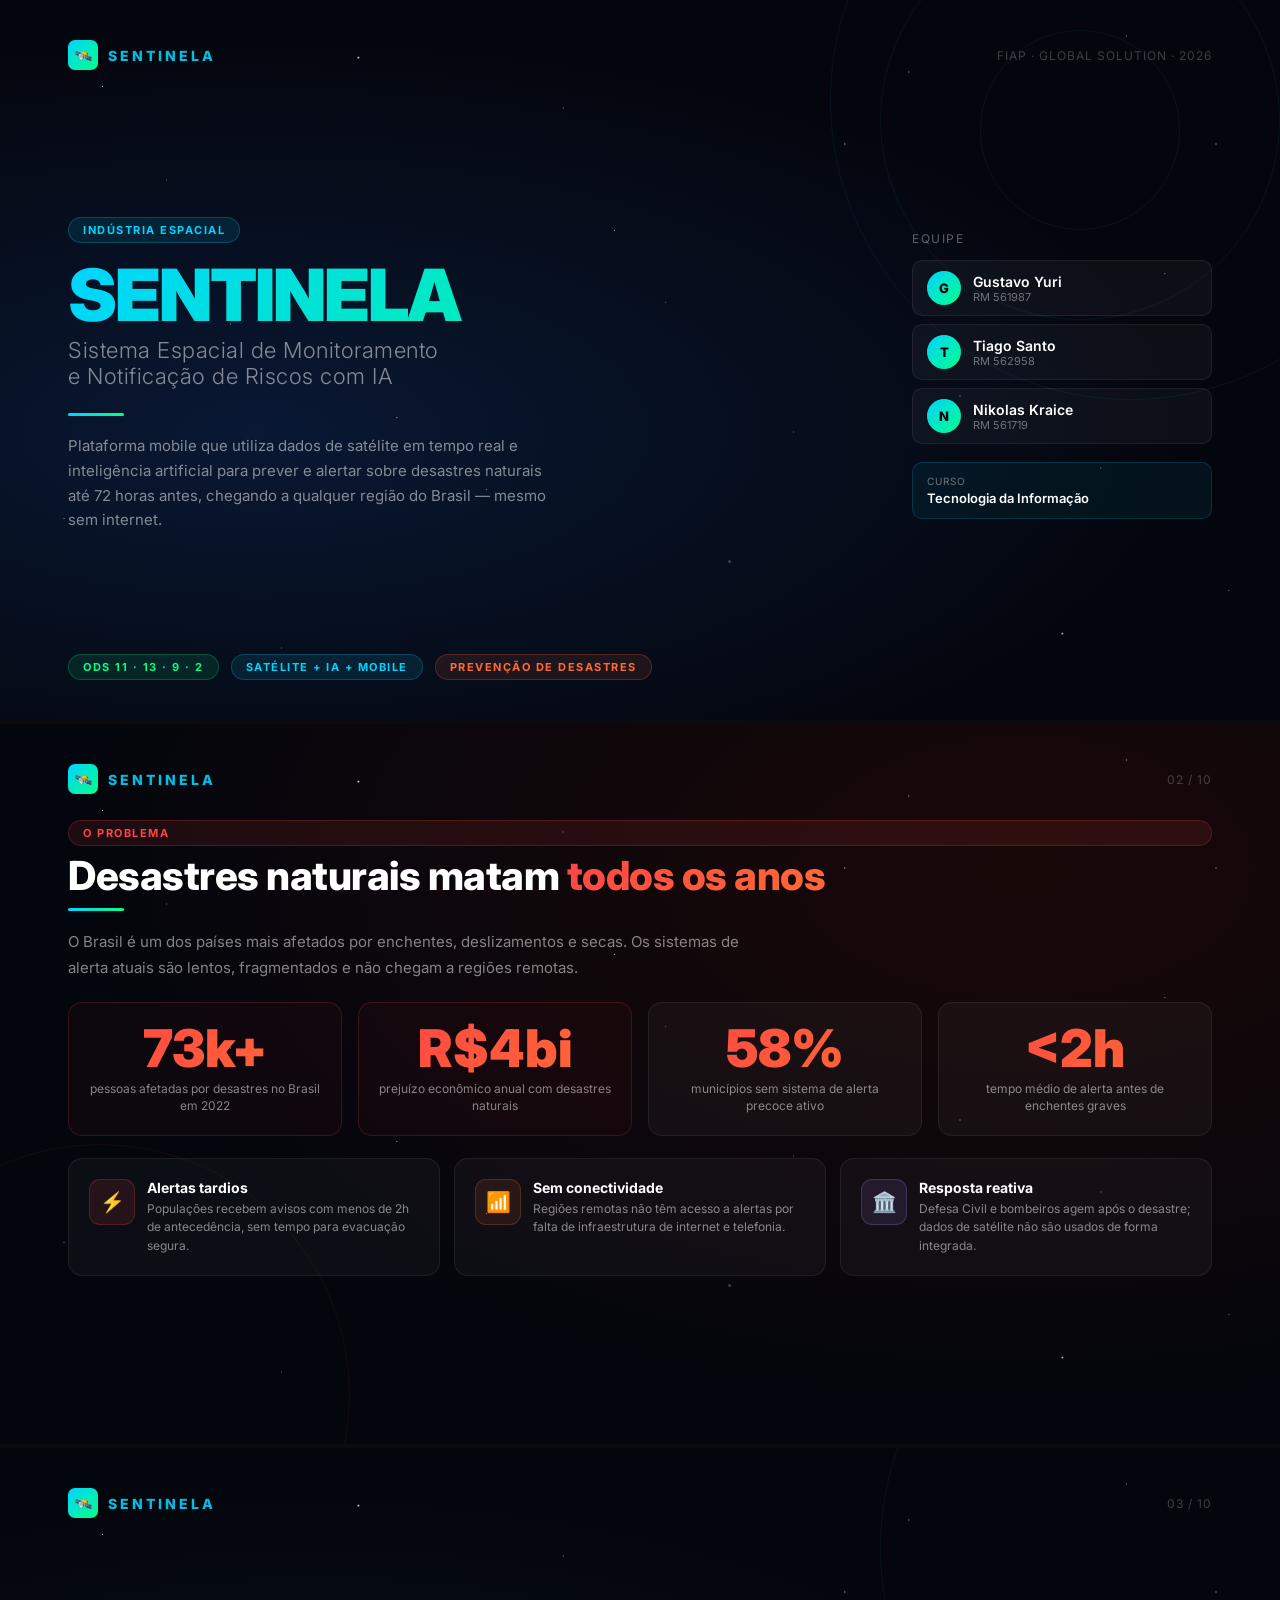
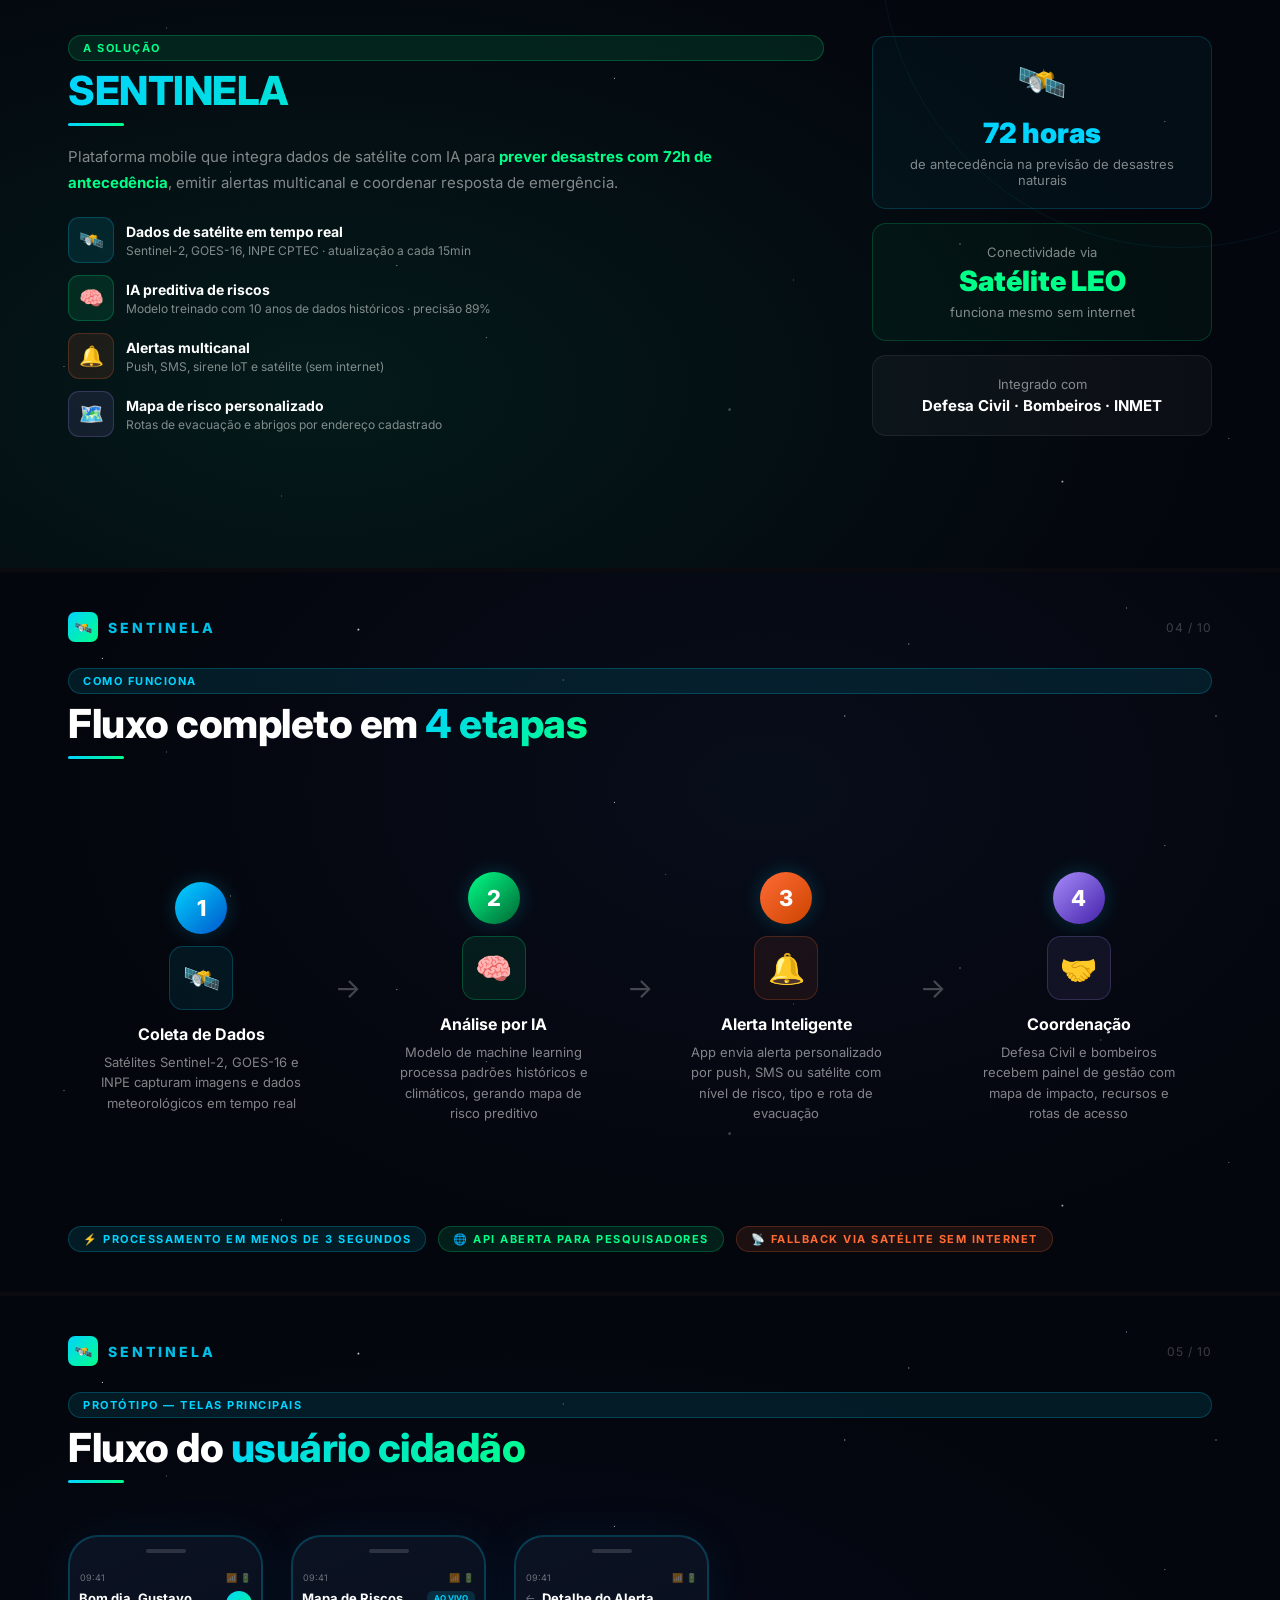
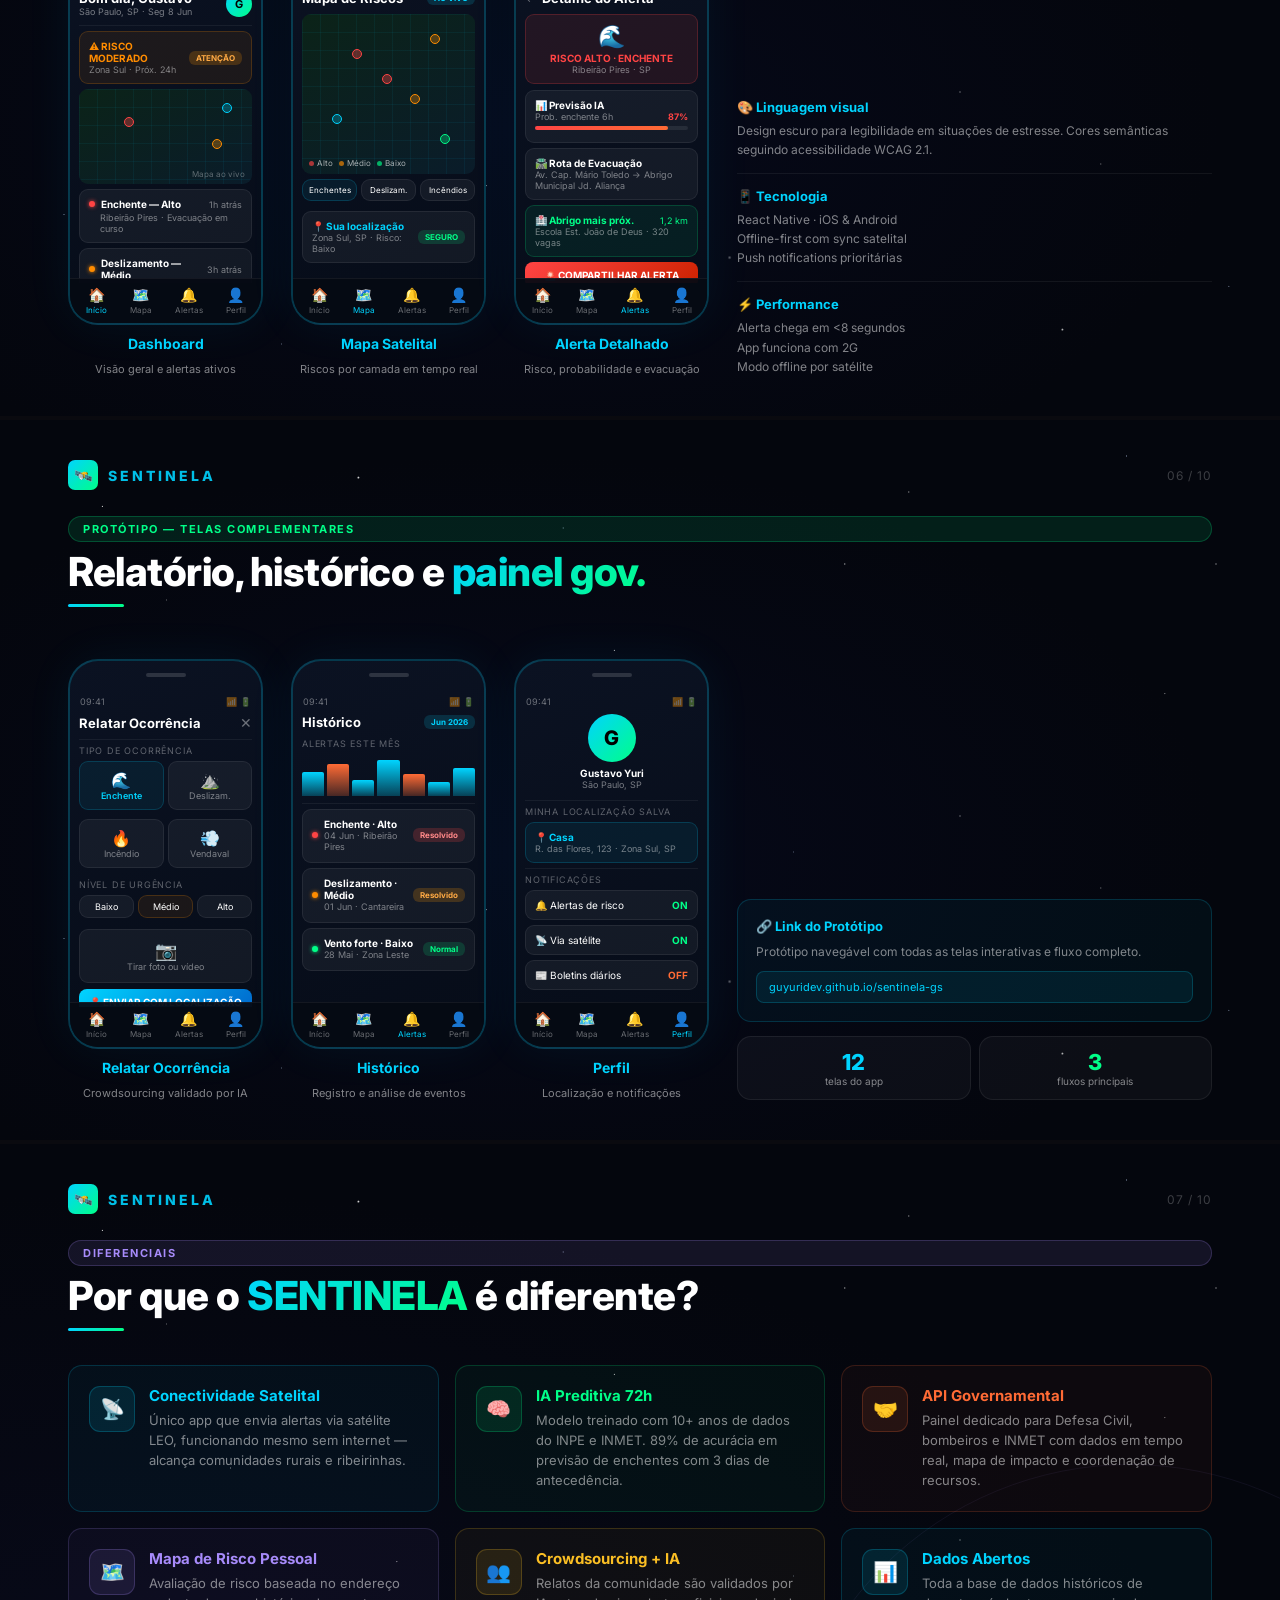
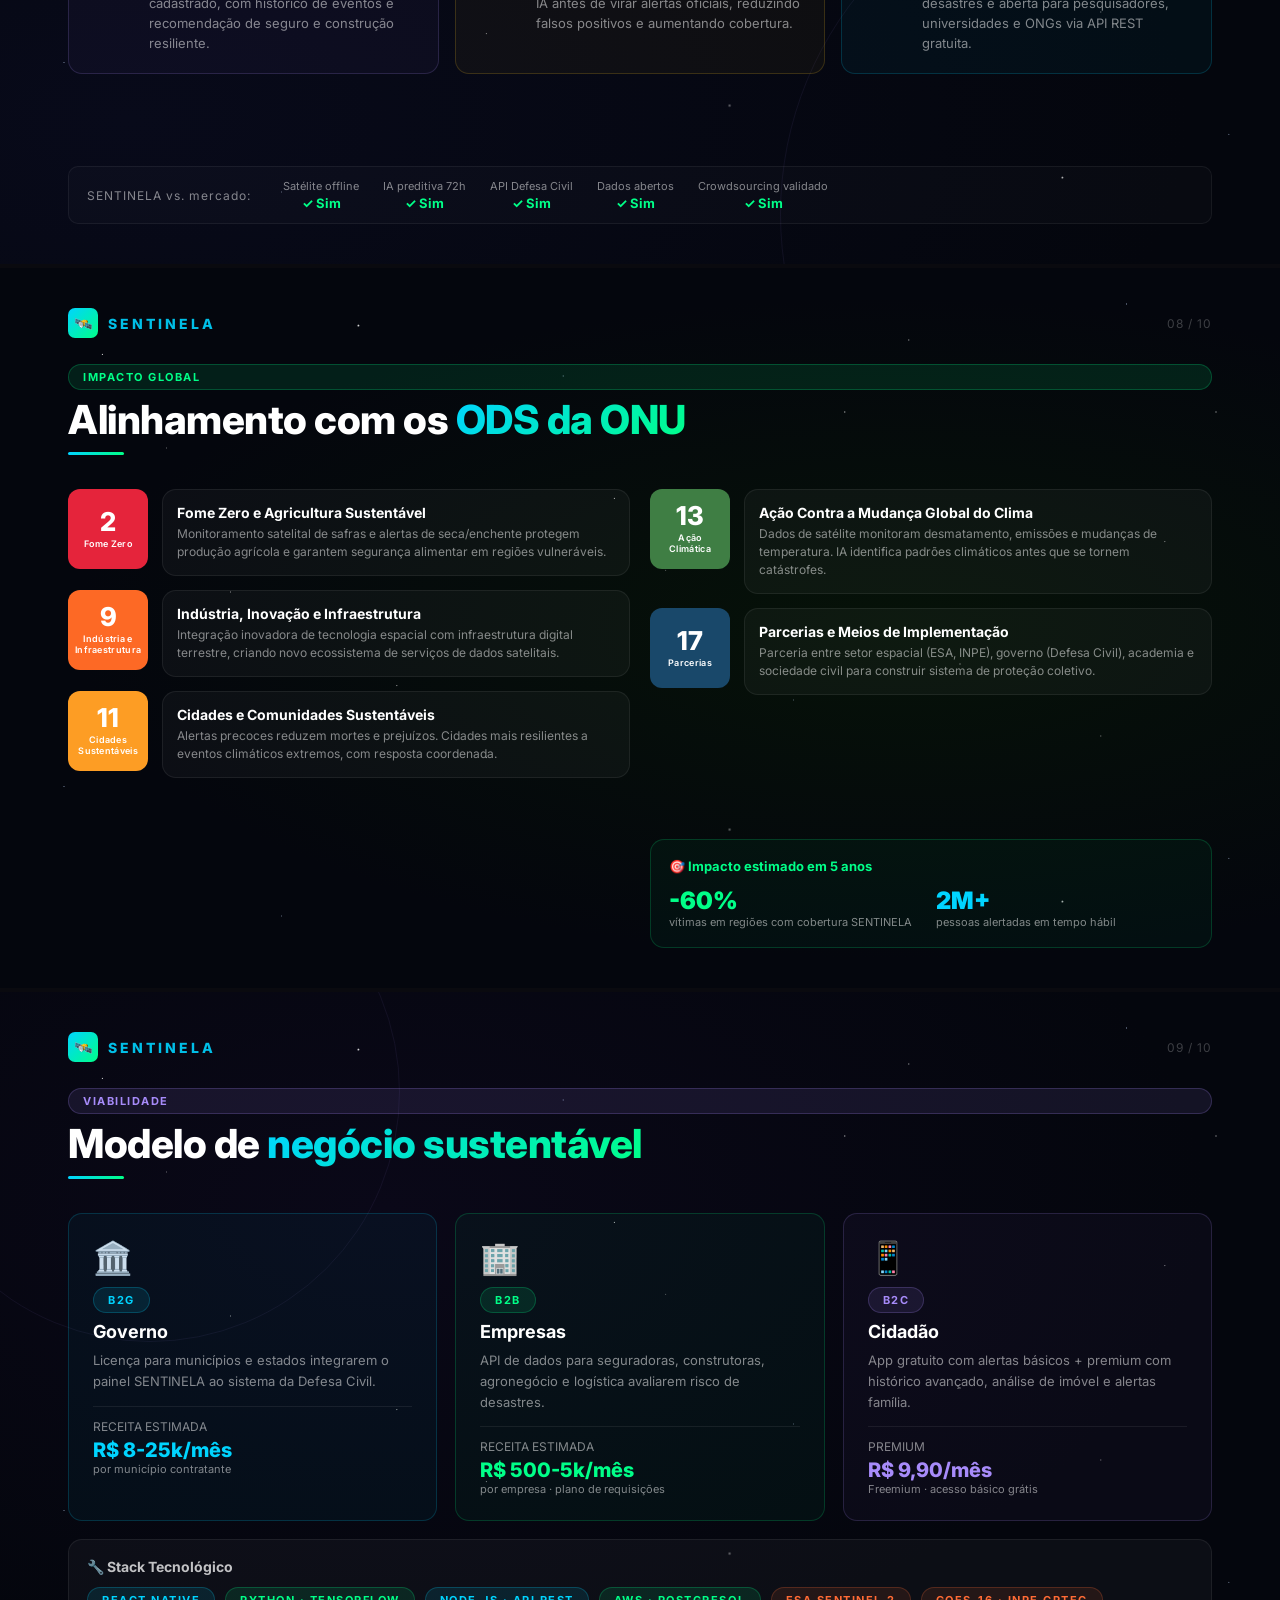
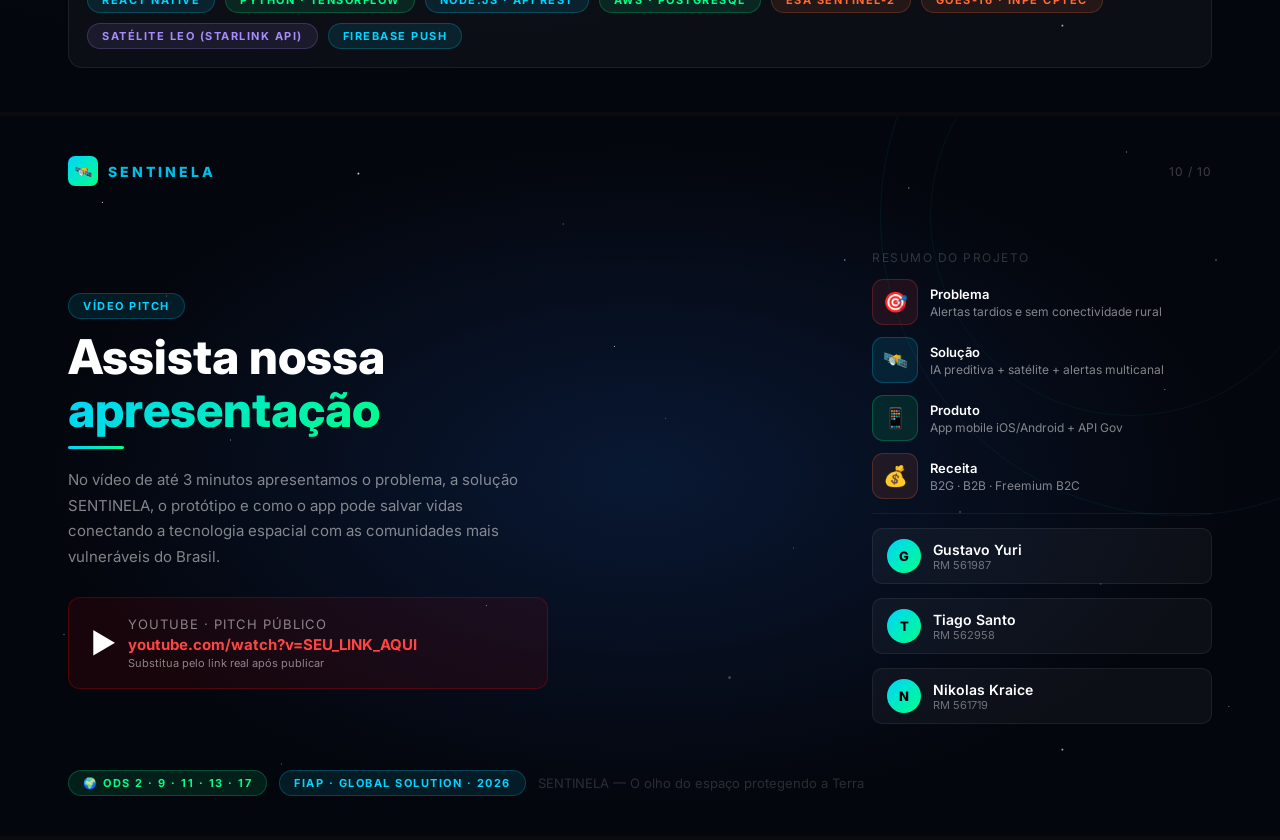
==== index.html @ 5c523df2 "feat: apresentacao global solution FIAP 2026 — sentinela" ====
<!DOCTYPE html>
<html lang="pt-BR">
<head>
  <meta charset="UTF-8">
  <meta name="viewport" content="width=device-width, initial-scale=1.0">
  <title>SENTINELA — Global Solution FIAP 2026</title>
  <link rel="preconnect" href="https://fonts.googleapis.com">
  <link rel="preconnect" href="https://fonts.gstatic.com" crossorigin>
  <link href="https://fonts.googleapis.com/css2?family=Inter:wght@300;400;500;600;700;800;900&display=swap" rel="stylesheet">
  <link rel="stylesheet" href="css/style.css">
</head>
<body>

<div class="slide slide--cover">
  <div class="stars"></div>
  <div class="orbit orbit--lg"></div>
  <div class="orbit orbit--md"></div>
  <div class="orbit orbit--sm"></div>
  <div class="content">
    <header class="slide-header">
      <div class="logo">
        <div class="logo-icon">🛰️</div>
        <span class="logo-name">SENTINELA</span>
      </div>
      <span class="slide-label">FIAP · GLOBAL SOLUTION · 2026</span>
    </header>
    <main class="cover-main">
      <div class="cover-left">
        <span class="tag tag--blue">Indústria Espacial</span>
        <h1 class="cover-title gradient-text">SENTINELA</h1>
        <p class="cover-subtitle">Sistema Espacial de Monitoramento<br>e Notificação de Riscos com IA</p>
        <div class="accent-bar"></div>
        <p class="cover-desc">
          Plataforma mobile que utiliza dados de satélite em tempo real e inteligência artificial
          para prever e alertar sobre desastres naturais até 72 horas antes, chegando a qualquer
          região do Brasil — mesmo sem internet.
        </p>
      </div>
      <div class="cover-right">
        <p class="team-label">Equipe</p>
        <div class="member-card">
          <div class="member-avatar">G</div>
          <div>
            <p class="member-name">Gustavo Yuri</p>
            <p class="member-rm">RM 561987</p>
          </div>
        </div>
        <div class="member-card">
          <div class="member-avatar">T</div>
          <div>
            <p class="member-name">Tiago Santo</p>
            <p class="member-rm">RM 562958</p>
          </div>
        </div>
        <div class="member-card">
          <div class="member-avatar">N</div>
          <div>
            <p class="member-name">Nikolas Kraice</p>
            <p class="member-rm">RM 561719</p>
          </div>
        </div>
        <div class="course-badge">
          <p class="course-label">CURSO</p>
          <p class="course-name">Tecnologia da Informação</p>
        </div>
      </div>
    </main>
    <footer class="slide-footer">
      <span class="tag tag--green">ODS 11 · 13 · 9 · 2</span>
      <span class="tag tag--blue">Satélite + IA + Mobile</span>
      <span class="tag tag--orange">Prevenção de Desastres</span>
    </footer>
  </div>
</div>

<div class="slide slide--problem">
  <div class="stars"></div>
  <div class="orbit orbit--bottom-left orbit--red"></div>
  <div class="content">
    <header class="slide-header">
      <div class="logo">
        <div class="logo-icon">🛰️</div>
        <span class="logo-name">SENTINELA</span>
      </div>
      <span class="pg-num">02 / 10</span>
    </header>
    <span class="tag tag--red">O Problema</span>
    <h2 class="section-title">Desastres naturais matam <span class="gradient-text-red">todos os anos</span></h2>
    <div class="accent-bar"></div>
    <p class="section-desc">
      O Brasil é um dos países mais afetados por enchentes, deslizamentos e secas.
      Os sistemas de alerta atuais são lentos, fragmentados e não chegam a regiões remotas.
    </p>
    <div class="stats-grid">
      <div class="stat-box stat-box--red">
        <p class="stat-number stat-number--red">73k+</p>
        <p class="stat-label">pessoas afetadas por desastres no Brasil em 2022</p>
      </div>
      <div class="stat-box stat-box--red">
        <p class="stat-number stat-number--red">R$4bi</p>
        <p class="stat-label">prejuízo econômico anual com desastres naturais</p>
      </div>
      <div class="stat-box">
        <p class="stat-number stat-number--red">58%</p>
        <p class="stat-label">municípios sem sistema de alerta precoce ativo</p>
      </div>
      <div class="stat-box">
        <p class="stat-number stat-number--red">&lt;2h</p>
        <p class="stat-label">tempo médio de alerta antes de enchentes graves</p>
      </div>
    </div>
    <div class="pain-grid">
      <div class="pain-card">
        <div class="icon-box icon-box--red">⚡</div>
        <div>
          <p class="pain-title">Alertas tardios</p>
          <p class="pain-desc">Populações recebem avisos com menos de 2h de antecedência, sem tempo para evacuação segura.</p>
        </div>
      </div>
      <div class="pain-card">
        <div class="icon-box icon-box--orange">📶</div>
        <div>
          <p class="pain-title">Sem conectividade</p>
          <p class="pain-desc">Regiões remotas não têm acesso a alertas por falta de infraestrutura de internet e telefonia.</p>
        </div>
      </div>
      <div class="pain-card">
        <div class="icon-box icon-box--purple">🏛️</div>
        <div>
          <p class="pain-title">Resposta reativa</p>
          <p class="pain-desc">Defesa Civil e bombeiros agem após o desastre; dados de satélite não são usados de forma integrada.</p>
        </div>
      </div>
    </div>
  </div>
</div>

<div class="slide slide--solution">
  <div class="stars"></div>
  <div class="orbit orbit--top-right"></div>
  <div class="content">
    <header class="slide-header">
      <div class="logo">
        <div class="logo-icon">🛰️</div>
        <span class="logo-name">SENTINELA</span>
      </div>
      <span class="pg-num">03 / 10</span>
    </header>
    <div class="two-col">
      <div class="two-col__left">
        <span class="tag tag--green">A Solução</span>
        <h2 class="section-title gradient-text">SENTINELA</h2>
        <div class="accent-bar"></div>
        <p class="section-desc">
          Plataforma mobile que integra dados de satélite com IA para
          <strong class="highlight-green">prever desastres com 72h de antecedência</strong>,
          emitir alertas multicanal e coordenar resposta de emergência.
        </p>
        <div class="feature-list">
          <div class="feature-item">
            <div class="icon-box icon-box--blue">🛰️</div>
            <div>
              <p class="feature-title">Dados de satélite em tempo real</p>
              <p class="feature-desc">Sentinel-2, GOES-16, INPE CPTEC · atualização a cada 15min</p>
            </div>
          </div>
          <div class="feature-item">
            <div class="icon-box icon-box--green">🧠</div>
            <div>
              <p class="feature-title">IA preditiva de riscos</p>
              <p class="feature-desc">Modelo treinado com 10 anos de dados históricos · precisão 89%</p>
            </div>
          </div>
          <div class="feature-item">
            <div class="icon-box icon-box--orange">🔔</div>
            <div>
              <p class="feature-title">Alertas multicanal</p>
              <p class="feature-desc">Push, SMS, sirene IoT e satélite (sem internet)</p>
            </div>
          </div>
          <div class="feature-item">
            <div class="icon-box icon-box--purple">🗺️</div>
            <div>
              <p class="feature-title">Mapa de risco personalizado</p>
              <p class="feature-desc">Rotas de evacuação e abrigos por endereço cadastrado</p>
            </div>
          </div>
        </div>
      </div>
      <div class="two-col__right">
        <div class="highlight-card highlight-card--blue">
          <div class="highlight-card__icon">🛰️</div>
          <p class="highlight-card__number">72 horas</p>
          <p class="highlight-card__label">de antecedência na previsão de desastres naturais</p>
        </div>
        <div class="highlight-card highlight-card--green">
          <p class="highlight-card__sub">Conectividade via</p>
          <p class="highlight-card__number highlight-card__number--green">Satélite LEO</p>
          <p class="highlight-card__label">funciona mesmo sem internet</p>
        </div>
        <div class="highlight-card">
          <p class="highlight-card__sub">Integrado com</p>
          <p class="highlight-card__partners">Defesa Civil · Bombeiros · INMET</p>
        </div>
      </div>
    </div>
  </div>
</div>

<div class="slide slide--how">
  <div class="stars"></div>
  <div class="content">
    <header class="slide-header">
      <div class="logo">
        <div class="logo-icon">🛰️</div>
        <span class="logo-name">SENTINELA</span>
      </div>
      <span class="pg-num">04 / 10</span>
    </header>
    <span class="tag tag--blue">Como Funciona</span>
    <h2 class="section-title">Fluxo completo em <span class="gradient-text">4 etapas</span></h2>
    <div class="accent-bar"></div>
    <div class="flow-row">
      <div class="flow-step">
        <div class="flow-num flow-num--blue">1</div>
        <div class="flow-icon-box flow-icon-box--blue">🛰️</div>
        <p class="flow-title">Coleta de Dados</p>
        <p class="flow-desc">Satélites Sentinel-2, GOES-16 e INPE capturam imagens e dados meteorológicos em tempo real</p>
      </div>
      <div class="flow-arrow">→</div>
      <div class="flow-step">
        <div class="flow-num flow-num--green">2</div>
        <div class="flow-icon-box flow-icon-box--green">🧠</div>
        <p class="flow-title">Análise por IA</p>
        <p class="flow-desc">Modelo de machine learning processa padrões históricos e climáticos, gerando mapa de risco preditivo</p>
      </div>
      <div class="flow-arrow">→</div>
      <div class="flow-step">
        <div class="flow-num flow-num--orange">3</div>
        <div class="flow-icon-box flow-icon-box--orange">🔔</div>
        <p class="flow-title">Alerta Inteligente</p>
        <p class="flow-desc">App envia alerta personalizado por push, SMS ou satélite com nível de risco, tipo e rota de evacuação</p>
      </div>
      <div class="flow-arrow">→</div>
      <div class="flow-step">
        <div class="flow-num flow-num--purple">4</div>
        <div class="flow-icon-box flow-icon-box--purple">🤝</div>
        <p class="flow-title">Coordenação</p>
        <p class="flow-desc">Defesa Civil e bombeiros recebem painel de gestão com mapa de impacto, recursos e rotas de acesso</p>
      </div>
    </div>
    <div class="flow-tags">
      <span class="tag tag--blue">⚡ Processamento em menos de 3 segundos</span>
      <span class="tag tag--green">🌐 API aberta para pesquisadores</span>
      <span class="tag tag--orange">📡 Fallback via satélite sem internet</span>
    </div>
  </div>
</div>

<div class="slide slide--proto">
  <div class="stars"></div>
  <div class="content">
    <header class="slide-header">
      <div class="logo">
        <div class="logo-icon">🛰️</div>
        <span class="logo-name">SENTINELA</span>
      </div>
      <span class="pg-num">05 / 10</span>
    </header>
    <span class="tag tag--blue">Protótipo — Telas Principais</span>
    <h2 class="section-title">Fluxo do <span class="gradient-text">usuário cidadão</span></h2>
    <div class="accent-bar"></div>
    <div class="phones-row">
      <div class="phone-wrap">
        <div class="phone">
          <div class="phone-notch"></div>
          <div class="phone-screen">
            <div class="ph-status"><span>09:41</span><span>📶 🔋</span></div>
            <div class="ph-topbar">
              <div>
                <p class="ph-heading">Bom dia, Gustavo</p>
                <p class="ph-tiny">São Paulo, SP · Seg 8 Jun</p>
              </div>
              <div class="ph-avatar">G</div>
            </div>
            <div class="ph-divider"></div>
            <div class="ph-card ph-card--orange">
              <div class="ph-row">
                <div>
                  <p class="ph-bold ph-bold--orange">⚠ RISCO MODERADO</p>
                  <p class="ph-tiny">Zona Sul · Próx. 24h</p>
                </div>
                <span class="ph-badge ph-badge--orange">ATENÇÃO</span>
              </div>
            </div>
            <div class="ph-map">
              <div class="ph-map-grid"></div>
              <div class="ph-pin ph-pin--red"></div>
              <div class="ph-pin ph-pin--orange"></div>
              <div class="ph-pin ph-pin--blue"></div>
              <p class="ph-map-label">Mapa ao vivo</p>
            </div>
            <div class="ph-card">
              <div class="ph-row ph-row--mb">
                <div class="ph-dot ph-dot--red"></div>
                <p class="ph-bold ph-row__flex">Enchente — Alto</p>
                <p class="ph-tiny">1h atrás</p>
              </div>
              <p class="ph-tiny ph-tiny--indent">Ribeirão Pires · Evacuação em curso</p>
            </div>
            <div class="ph-card">
              <div class="ph-row ph-row--mb">
                <div class="ph-dot ph-dot--orange"></div>
                <p class="ph-bold ph-row__flex">Deslizamento — Médio</p>
                <p class="ph-tiny">3h atrás</p>
              </div>
              <p class="ph-tiny ph-tiny--indent">Serra da Cantareira · Monitorando</p>
            </div>
          </div>
          <div class="ph-nav">
            <div class="ph-nav-item"><span class="ph-nav-ico">🏠</span><span class="ph-nav-lbl ph-nav-lbl--active">Início</span></div>
            <div class="ph-nav-item"><span class="ph-nav-ico">🗺️</span><span class="ph-nav-lbl">Mapa</span></div>
            <div class="ph-nav-item"><span class="ph-nav-ico">🔔</span><span class="ph-nav-lbl">Alertas</span></div>
            <div class="ph-nav-item"><span class="ph-nav-ico">👤</span><span class="ph-nav-lbl">Perfil</span></div>
          </div>
        </div>
        <p class="phone-title">Dashboard</p>
        <p class="phone-sub">Visão geral e alertas ativos</p>
      </div>

      <div class="phone-wrap">
        <div class="phone">
          <div class="phone-notch"></div>
          <div class="phone-screen">
            <div class="ph-status"><span>09:41</span><span>📶 🔋</span></div>
            <div class="ph-topbar">
              <p class="ph-heading">Mapa de Riscos</p>
              <span class="ph-badge ph-badge--blue">AO VIVO</span>
            </div>
            <div class="ph-map ph-map--tall">
              <div class="ph-map-grid"></div>
              <div class="ph-pin ph-pin--red" style="top:35px;left:50px;"></div>
              <div class="ph-pin ph-pin--red" style="top:60px;left:80px;"></div>
              <div class="ph-pin ph-pin--orange" style="top:20px;right:35px;"></div>
              <div class="ph-pin ph-pin--orange" style="top:80px;right:55px;"></div>
              <div class="ph-pin ph-pin--blue" style="top:100px;left:30px;"></div>
              <div class="ph-pin ph-pin--green" style="top:120px;right:25px;"></div>
              <div class="ph-map-legend">
                <span class="legend-item legend-item--red">Alto</span>
                <span class="legend-item legend-item--orange">Médio</span>
                <span class="legend-item legend-item--green">Baixo</span>
              </div>
            </div>
            <div class="ph-layer-row">
              <div class="ph-card ph-card--blue ph-layer">Enchentes</div>
              <div class="ph-card ph-layer">Deslizam.</div>
              <div class="ph-card ph-layer">Incêndios</div>
            </div>
            <div class="ph-card">
              <div class="ph-row">
                <div>
                  <p class="ph-bold ph-bold--blue">📍 Sua localização</p>
                  <p class="ph-tiny">Zona Sul, SP · Risco: Baixo</p>
                </div>
                <span class="ph-badge ph-badge--green">SEGURO</span>
              </div>
            </div>
          </div>
          <div class="ph-nav">
            <div class="ph-nav-item"><span class="ph-nav-ico">🏠</span><span class="ph-nav-lbl">Início</span></div>
            <div class="ph-nav-item"><span class="ph-nav-ico">🗺️</span><span class="ph-nav-lbl ph-nav-lbl--active">Mapa</span></div>
            <div class="ph-nav-item"><span class="ph-nav-ico">🔔</span><span class="ph-nav-lbl">Alertas</span></div>
            <div class="ph-nav-item"><span class="ph-nav-ico">👤</span><span class="ph-nav-lbl">Perfil</span></div>
          </div>
        </div>
        <p class="phone-title">Mapa Satelital</p>
        <p class="phone-sub">Riscos por camada em tempo real</p>
      </div>

      <div class="phone-wrap">
        <div class="phone">
          <div class="phone-notch"></div>
          <div class="phone-screen">
            <div class="ph-status"><span>09:41</span><span>📶 🔋</span></div>
            <div class="ph-back-row">
              <span class="ph-back">←</span>
              <p class="ph-heading">Detalhe do Alerta</p>
            </div>
            <div class="ph-card ph-card--red ph-alert-header">
              <span class="ph-alert-icon">🌊</span>
              <p class="ph-bold ph-bold--red">RISCO ALTO · ENCHENTE</p>
              <p class="ph-tiny">Ribeirão Pires · SP</p>
            </div>
            <div class="ph-card">
              <p class="ph-bold">📊 Previsão IA</p>
              <div class="ph-prob-row">
                <p class="ph-tiny">Prob. enchente 6h</p>
                <p class="ph-tiny ph-tiny--red">87%</p>
              </div>
              <div class="ph-progress">
                <div class="ph-progress-fill"></div>
              </div>
            </div>
            <div class="ph-card">
              <p class="ph-bold">🛣️ Rota de Evacuação</p>
              <p class="ph-tiny">Av. Cap. Mário Toledo → Abrigo Municipal Jd. Aliança</p>
            </div>
            <div class="ph-card ph-card--green">
              <div class="ph-row">
                <p class="ph-bold ph-bold--green">🏥 Abrigo mais próx.</p>
                <p class="ph-tiny ph-tiny--green">1,2 km</p>
              </div>
              <p class="ph-tiny">Escola Est. João de Deus · 320 vagas</p>
            </div>
            <div class="ph-btn ph-btn--red">🚨 COMPARTILHAR ALERTA</div>
          </div>
          <div class="ph-nav">
            <div class="ph-nav-item"><span class="ph-nav-ico">🏠</span><span class="ph-nav-lbl">Início</span></div>
            <div class="ph-nav-item"><span class="ph-nav-ico">🗺️</span><span class="ph-nav-lbl">Mapa</span></div>
            <div class="ph-nav-item"><span class="ph-nav-ico">🔔</span><span class="ph-nav-lbl ph-nav-lbl--active">Alertas</span></div>
            <div class="ph-nav-item"><span class="ph-nav-ico">👤</span><span class="ph-nav-lbl">Perfil</span></div>
          </div>
        </div>
        <p class="phone-title">Alerta Detalhado</p>
        <p class="phone-sub">Risco, probabilidade e evacuação</p>
      </div>

      <div class="proto-info">
        <div class="proto-block">
          <p class="proto-block__title">🎨 Linguagem visual</p>
          <p class="proto-block__text">Design escuro para legibilidade em situações de estresse. Cores semânticas seguindo acessibilidade WCAG 2.1.</p>
        </div>
        <div class="proto-divider"></div>
        <div class="proto-block">
          <p class="proto-block__title">📱 Tecnologia</p>
          <p class="proto-block__text">React Native · iOS &amp; Android<br>Offline-first com sync satelital<br>Push notifications prioritárias</p>
        </div>
        <div class="proto-divider"></div>
        <div class="proto-block">
          <p class="proto-block__title">⚡ Performance</p>
          <p class="proto-block__text">Alerta chega em &lt;8 segundos<br>App funciona com 2G<br>Modo offline por satélite</p>
        </div>
      </div>
    </div>
  </div>
</div>

<div class="slide slide--proto">
  <div class="stars"></div>
  <div class="content">
    <header class="slide-header">
      <div class="logo">
        <div class="logo-icon">🛰️</div>
        <span class="logo-name">SENTINELA</span>
      </div>
      <span class="pg-num">06 / 10</span>
    </header>
    <span class="tag tag--green">Protótipo — Telas Complementares</span>
    <h2 class="section-title">Relatório, histórico e <span class="gradient-text">painel gov.</span></h2>
    <div class="accent-bar"></div>
    <div class="phones-row">
      <div class="phone-wrap">
        <div class="phone">
          <div class="phone-notch"></div>
          <div class="phone-screen">
            <div class="ph-status"><span>09:41</span><span>📶 🔋</span></div>
            <div class="ph-topbar">
              <p class="ph-heading">Relatar Ocorrência</p>
              <span class="ph-close">✕</span>
            </div>
            <div class="ph-divider"></div>
            <p class="ph-section-label">TIPO DE OCORRÊNCIA</p>
            <div class="ph-type-grid">
              <div class="ph-card ph-card--blue ph-type-item">
                <span>🌊</span>
                <p class="ph-tiny ph-tiny--blue">Enchente</p>
              </div>
              <div class="ph-card ph-type-item">
                <span>⛰️</span>
                <p class="ph-tiny">Deslizam.</p>
              </div>
              <div class="ph-card ph-type-item">
                <span>🔥</span>
                <p class="ph-tiny">Incêndio</p>
              </div>
              <div class="ph-card ph-type-item">
                <span>💨</span>
                <p class="ph-tiny">Vendaval</p>
              </div>
            </div>
            <p class="ph-section-label">NÍVEL DE URGÊNCIA</p>
            <div class="ph-level-row">
              <div class="ph-card ph-level">Baixo</div>
              <div class="ph-card ph-card--orange ph-level">Médio</div>
              <div class="ph-card ph-level">Alto</div>
            </div>
            <div class="ph-card ph-photo-card">
              <span>📷</span>
              <p class="ph-tiny">Tirar foto ou vídeo</p>
            </div>
            <div class="ph-btn">📍 ENVIAR COM LOCALIZAÇÃO</div>
          </div>
          <div class="ph-nav">
            <div class="ph-nav-item"><span class="ph-nav-ico">🏠</span><span class="ph-nav-lbl">Início</span></div>
            <div class="ph-nav-item"><span class="ph-nav-ico">🗺️</span><span class="ph-nav-lbl">Mapa</span></div>
            <div class="ph-nav-item"><span class="ph-nav-ico">🔔</span><span class="ph-nav-lbl">Alertas</span></div>
            <div class="ph-nav-item"><span class="ph-nav-ico">👤</span><span class="ph-nav-lbl">Perfil</span></div>
          </div>
        </div>
        <p class="phone-title">Relatar Ocorrência</p>
        <p class="phone-sub">Crowdsourcing validado por IA</p>
      </div>

      <div class="phone-wrap">
        <div class="phone">
          <div class="phone-notch"></div>
          <div class="phone-screen">
            <div class="ph-status"><span>09:41</span><span>📶 🔋</span></div>
            <div class="ph-topbar">
              <p class="ph-heading">Histórico</p>
              <span class="ph-badge ph-badge--blue">Jun 2026</span>
            </div>
            <p class="ph-section-label">ALERTAS ESTE MÊS</p>
            <div class="ph-bars">
              <div class="ph-bar ph-bar--blue" style="height:60%;"></div>
              <div class="ph-bar ph-bar--orange" style="height:80%;"></div>
              <div class="ph-bar ph-bar--blue" style="height:40%;"></div>
              <div class="ph-bar ph-bar--blue" style="height:90%;"></div>
              <div class="ph-bar ph-bar--orange" style="height:55%;"></div>
              <div class="ph-bar ph-bar--blue" style="height:35%;"></div>
              <div class="ph-bar ph-bar--blue" style="height:70%;"></div>
            </div>
            <div class="ph-divider"></div>
            <div class="ph-card">
              <div class="ph-row ph-row--mb">
                <div class="ph-dot ph-dot--red"></div>
                <div class="ph-row__flex">
                  <p class="ph-bold">Enchente · Alto</p>
                  <p class="ph-tiny">04 Jun · Ribeirão Pires</p>
                </div>
                <span class="ph-badge ph-badge--red">Resolvido</span>
              </div>
            </div>
            <div class="ph-card">
              <div class="ph-row ph-row--mb">
                <div class="ph-dot ph-dot--orange"></div>
                <div class="ph-row__flex">
                  <p class="ph-bold">Deslizamento · Médio</p>
                  <p class="ph-tiny">01 Jun · Cantareira</p>
                </div>
                <span class="ph-badge ph-badge--orange">Resolvido</span>
              </div>
            </div>
            <div class="ph-card">
              <div class="ph-row ph-row--mb">
                <div class="ph-dot ph-dot--green"></div>
                <div class="ph-row__flex">
                  <p class="ph-bold">Vento forte · Baixo</p>
                  <p class="ph-tiny">28 Mai · Zona Leste</p>
                </div>
                <span class="ph-badge ph-badge--green">Normal</span>
              </div>
            </div>
          </div>
          <div class="ph-nav">
            <div class="ph-nav-item"><span class="ph-nav-ico">🏠</span><span class="ph-nav-lbl">Início</span></div>
            <div class="ph-nav-item"><span class="ph-nav-ico">🗺️</span><span class="ph-nav-lbl">Mapa</span></div>
            <div class="ph-nav-item"><span class="ph-nav-ico">🔔</span><span class="ph-nav-lbl ph-nav-lbl--active">Alertas</span></div>
            <div class="ph-nav-item"><span class="ph-nav-ico">👤</span><span class="ph-nav-lbl">Perfil</span></div>
          </div>
        </div>
        <p class="phone-title">Histórico</p>
        <p class="phone-sub">Registro e análise de eventos</p>
      </div>

      <div class="phone-wrap">
        <div class="phone">
          <div class="phone-notch"></div>
          <div class="phone-screen">
            <div class="ph-status"><span>09:41</span><span>📶 🔋</span></div>
            <div class="ph-profile-header">
              <div class="ph-profile-avatar">G</div>
              <p class="ph-bold">Gustavo Yuri</p>
              <p class="ph-tiny">São Paulo, SP</p>
            </div>
            <div class="ph-divider"></div>
            <p class="ph-section-label">MINHA LOCALIZAÇÃO SALVA</p>
            <div class="ph-card ph-card--blue">
              <p class="ph-bold ph-bold--blue">📍 Casa</p>
              <p class="ph-tiny">R. das Flores, 123 · Zona Sul, SP</p>
            </div>
            <div class="ph-divider"></div>
            <p class="ph-section-label">NOTIFICAÇÕES</p>
            <div class="ph-card">
              <div class="ph-row"><p class="ph-text">🔔 Alertas de risco</p><p class="ph-toggle ph-toggle--on">ON</p></div>
            </div>
            <div class="ph-card">
              <div class="ph-row"><p class="ph-text">📡 Via satélite</p><p class="ph-toggle ph-toggle--on">ON</p></div>
            </div>
            <div class="ph-card">
              <div class="ph-row"><p class="ph-text">📰 Boletins diários</p><p class="ph-toggle ph-toggle--off">OFF</p></div>
            </div>
          </div>
          <div class="ph-nav">
            <div class="ph-nav-item"><span class="ph-nav-ico">🏠</span><span class="ph-nav-lbl">Início</span></div>
            <div class="ph-nav-item"><span class="ph-nav-ico">🗺️</span><span class="ph-nav-lbl">Mapa</span></div>
            <div class="ph-nav-item"><span class="ph-nav-ico">🔔</span><span class="ph-nav-lbl">Alertas</span></div>
            <div class="ph-nav-item"><span class="ph-nav-ico">👤</span><span class="ph-nav-lbl ph-nav-lbl--active">Perfil</span></div>
          </div>
        </div>
        <p class="phone-title">Perfil</p>
        <p class="phone-sub">Localização e notificações</p>
      </div>

      <div class="proto-info">
        <div class="proto-link-card">
          <p class="proto-link-card__title">🔗 Link do Protótipo</p>
          <p class="proto-link-card__desc">Protótipo navegável com todas as telas interativas e fluxo completo.</p>
          <div class="proto-link-card__url">guyuridev.github.io/sentinela-gs</div>
        </div>
        <div class="proto-stats">
          <div class="proto-stat">
            <p class="proto-stat__num">12</p>
            <p class="proto-stat__lbl">telas do app</p>
          </div>
          <div class="proto-stat">
            <p class="proto-stat__num proto-stat__num--green">3</p>
            <p class="proto-stat__lbl">fluxos principais</p>
          </div>
        </div>
      </div>
    </div>
  </div>
</div>

<div class="slide slide--diff">
  <div class="stars"></div>
  <div class="orbit orbit--bottom-right orbit--purple"></div>
  <div class="content">
    <header class="slide-header">
      <div class="logo">
        <div class="logo-icon">🛰️</div>
        <span class="logo-name">SENTINELA</span>
      </div>
      <span class="pg-num">07 / 10</span>
    </header>
    <span class="tag tag--purple">Diferenciais</span>
    <h2 class="section-title">Por que o <span class="gradient-text">SENTINELA</span> é diferente?</h2>
    <div class="accent-bar"></div>
    <div class="diff-grid">
      <div class="diff-card diff-card--blue">
        <div class="icon-box icon-box--blue">📡</div>
        <div>
          <p class="diff-title diff-title--blue">Conectividade Satelital</p>
          <p class="diff-desc">Único app que envia alertas via satélite LEO, funcionando mesmo sem internet — alcança comunidades rurais e ribeirinhas.</p>
        </div>
      </div>
      <div class="diff-card diff-card--green">
        <div class="icon-box icon-box--green">🧠</div>
        <div>
          <p class="diff-title diff-title--green">IA Preditiva 72h</p>
          <p class="diff-desc">Modelo treinado com 10+ anos de dados do INPE e INMET. 89% de acurácia em previsão de enchentes com 3 dias de antecedência.</p>
        </div>
      </div>
      <div class="diff-card diff-card--orange">
        <div class="icon-box icon-box--orange">🤝</div>
        <div>
          <p class="diff-title diff-title--orange">API Governamental</p>
          <p class="diff-desc">Painel dedicado para Defesa Civil, bombeiros e INMET com dados em tempo real, mapa de impacto e coordenação de recursos.</p>
        </div>
      </div>
      <div class="diff-card diff-card--purple">
        <div class="icon-box icon-box--purple">🗺️</div>
        <div>
          <p class="diff-title diff-title--purple">Mapa de Risco Pessoal</p>
          <p class="diff-desc">Avaliação de risco baseada no endereço cadastrado, com histórico de eventos e recomendação de seguro e construção resiliente.</p>
        </div>
      </div>
      <div class="diff-card diff-card--yellow">
        <div class="icon-box icon-box--yellow">👥</div>
        <div>
          <p class="diff-title diff-title--yellow">Crowdsourcing + IA</p>
          <p class="diff-desc">Relatos da comunidade são validados por IA antes de virar alertas oficiais, reduzindo falsos positivos e aumentando cobertura.</p>
        </div>
      </div>
      <div class="diff-card diff-card--blue">
        <div class="icon-box icon-box--blue">📊</div>
        <div>
          <p class="diff-title diff-title--blue">Dados Abertos</p>
          <p class="diff-desc">Toda a base de dados históricos de desastres é aberta para pesquisadores, universidades e ONGs via API REST gratuita.</p>
        </div>
      </div>
    </div>
    <div class="vs-bar">
      <span class="vs-label">SENTINELA vs. mercado:</span>
      <div class="vs-items">
        <div class="vs-item"><p class="vs-item__label">Satélite offline</p><p class="vs-item__value">✓ Sim</p></div>
        <div class="vs-item"><p class="vs-item__label">IA preditiva 72h</p><p class="vs-item__value">✓ Sim</p></div>
        <div class="vs-item"><p class="vs-item__label">API Defesa Civil</p><p class="vs-item__value">✓ Sim</p></div>
        <div class="vs-item"><p class="vs-item__label">Dados abertos</p><p class="vs-item__value">✓ Sim</p></div>
        <div class="vs-item"><p class="vs-item__label">Crowdsourcing validado</p><p class="vs-item__value">✓ Sim</p></div>
      </div>
    </div>
  </div>
</div>

<div class="slide slide--ods">
  <div class="stars"></div>
  <div class="content">
    <header class="slide-header">
      <div class="logo">
        <div class="logo-icon">🛰️</div>
        <span class="logo-name">SENTINELA</span>
      </div>
      <span class="pg-num">08 / 10</span>
    </header>
    <span class="tag tag--green">Impacto Global</span>
    <h2 class="section-title">Alinhamento com os <span class="gradient-text">ODS da ONU</span></h2>
    <div class="accent-bar"></div>
    <div class="ods-layout">
      <div class="ods-col">
        <div class="ods-row">
          <div class="ods-badge" style="background:#e5243b;">
            <span class="ods-num">2</span>
            <span class="ods-lbl">Fome Zero</span>
          </div>
          <div class="card ods-card">
            <p class="ods-card__title">Fome Zero e Agricultura Sustentável</p>
            <p class="ods-card__desc">Monitoramento satelital de safras e alertas de seca/enchente protegem produção agrícola e garantem segurança alimentar em regiões vulneráveis.</p>
          </div>
        </div>
        <div class="ods-row">
          <div class="ods-badge" style="background:#fd6925;">
            <span class="ods-num">9</span>
            <span class="ods-lbl">Indústria e Infraestrutura</span>
          </div>
          <div class="card ods-card">
            <p class="ods-card__title">Indústria, Inovação e Infraestrutura</p>
            <p class="ods-card__desc">Integração inovadora de tecnologia espacial com infraestrutura digital terrestre, criando novo ecossistema de serviços de dados satelitais.</p>
          </div>
        </div>
        <div class="ods-row">
          <div class="ods-badge" style="background:#fd9d24;">
            <span class="ods-num">11</span>
            <span class="ods-lbl">Cidades Sustentáveis</span>
          </div>
          <div class="card ods-card">
            <p class="ods-card__title">Cidades e Comunidades Sustentáveis</p>
            <p class="ods-card__desc">Alertas precoces reduzem mortes e prejuízos. Cidades mais resilientes a eventos climáticos extremos, com resposta coordenada.</p>
          </div>
        </div>
      </div>
      <div class="ods-col">
        <div class="ods-row">
          <div class="ods-badge" style="background:#3f7e44;">
            <span class="ods-num">13</span>
            <span class="ods-lbl">Ação Climática</span>
          </div>
          <div class="card ods-card">
            <p class="ods-card__title">Ação Contra a Mudança Global do Clima</p>
            <p class="ods-card__desc">Dados de satélite monitoram desmatamento, emissões e mudanças de temperatura. IA identifica padrões climáticos antes que se tornem catástrofes.</p>
          </div>
        </div>
        <div class="ods-row">
          <div class="ods-badge" style="background:#19486a;">
            <span class="ods-num">17</span>
            <span class="ods-lbl">Parcerias</span>
          </div>
          <div class="card ods-card">
            <p class="ods-card__title">Parcerias e Meios de Implementação</p>
            <p class="ods-card__desc">Parceria entre setor espacial (ESA, INPE), governo (Defesa Civil), academia e sociedade civil para construir sistema de proteção coletivo.</p>
          </div>
        </div>
        <div class="card ods-impact">
          <p class="ods-impact__title">🎯 Impacto estimado em 5 anos</p>
          <div class="ods-impact__stats">
            <div>
              <p class="ods-impact__num ods-impact__num--green">-60%</p>
              <p class="ods-impact__lbl">vítimas em regiões com cobertura SENTINELA</p>
            </div>
            <div>
              <p class="ods-impact__num ods-impact__num--blue">2M+</p>
              <p class="ods-impact__lbl">pessoas alertadas em tempo hábil</p>
            </div>
          </div>
        </div>
      </div>
    </div>
  </div>
</div>

<div class="slide slide--biz">
  <div class="stars"></div>
  <div class="orbit orbit--top-left orbit--purple"></div>
  <div class="content">
    <header class="slide-header">
      <div class="logo">
        <div class="logo-icon">🛰️</div>
        <span class="logo-name">SENTINELA</span>
      </div>
      <span class="pg-num">09 / 10</span>
    </header>
    <span class="tag tag--purple">Viabilidade</span>
    <h2 class="section-title">Modelo de <span class="gradient-text">negócio sustentável</span></h2>
    <div class="accent-bar"></div>
    <div class="biz-grid">
      <div class="biz-card biz-card--blue">
        <span class="biz-icon">🏛️</span>
        <span class="tag tag--blue">B2G</span>
        <p class="biz-title">Governo</p>
        <p class="biz-desc">Licença para municípios e estados integrarem o painel SENTINELA ao sistema da Defesa Civil.</p>
        <div class="biz-revenue">
          <p class="biz-revenue__label">RECEITA ESTIMADA</p>
          <p class="biz-revenue__value biz-revenue__value--blue">R$ 8-25k/mês</p>
          <p class="biz-revenue__detail">por município contratante</p>
        </div>
      </div>
      <div class="biz-card biz-card--green">
        <span class="biz-icon">🏢</span>
        <span class="tag tag--green">B2B</span>
        <p class="biz-title">Empresas</p>
        <p class="biz-desc">API de dados para seguradoras, construtoras, agronegócio e logística avaliarem risco de desastres.</p>
        <div class="biz-revenue">
          <p class="biz-revenue__label">RECEITA ESTIMADA</p>
          <p class="biz-revenue__value biz-revenue__value--green">R$ 500-5k/mês</p>
          <p class="biz-revenue__detail">por empresa · plano de requisições</p>
        </div>
      </div>
      <div class="biz-card biz-card--purple">
        <span class="biz-icon">📱</span>
        <span class="tag tag--purple">B2C</span>
        <p class="biz-title">Cidadão</p>
        <p class="biz-desc">App gratuito com alertas básicos + premium com histórico avançado, análise de imóvel e alertas família.</p>
        <div class="biz-revenue">
          <p class="biz-revenue__label">PREMIUM</p>
          <p class="biz-revenue__value biz-revenue__value--purple">R$ 9,90/mês</p>
          <p class="biz-revenue__detail">Freemium · acesso básico grátis</p>
        </div>
      </div>
    </div>
    <div class="tech-stack">
      <p class="tech-stack__label">🔧 Stack Tecnológico</p>
      <div class="tech-stack__tags">
        <span class="tag tag--blue">React Native</span>
        <span class="tag tag--green">Python · TensorFlow</span>
        <span class="tag tag--blue">Node.js · API REST</span>
        <span class="tag tag--green">AWS · PostgreSQL</span>
        <span class="tag tag--orange">ESA Sentinel-2</span>
        <span class="tag tag--orange">GOES-16 · INPE CPTEC</span>
        <span class="tag tag--purple">Satélite LEO (Starlink API)</span>
        <span class="tag tag--blue">Firebase Push</span>
      </div>
    </div>
  </div>
</div>

<div class="slide slide--pitch">
  <div class="stars"></div>
  <div class="orbit orbit--top-right"></div>
  <div class="orbit orbit--md orbit--green" style="top:-100px;right:-50px;"></div>
  <div class="content">
    <header class="slide-header">
      <div class="logo">
        <div class="logo-icon">🛰️</div>
        <span class="logo-name">SENTINELA</span>
      </div>
      <span class="pg-num">10 / 10</span>
    </header>
    <main class="pitch-main">
      <div class="pitch-left">
        <span class="tag tag--blue">Vídeo Pitch</span>
        <h2 class="pitch-title">Assista nossa<br><span class="gradient-text">apresentação</span></h2>
        <div class="accent-bar"></div>
        <p class="pitch-desc">
          No vídeo de até 3 minutos apresentamos o problema, a solução SENTINELA,
          o protótipo e como o app pode salvar vidas conectando a tecnologia espacial
          com as comunidades mais vulneráveis do Brasil.
        </p>
        <div class="youtube-box">
          <span class="youtube-box__icon">▶️</span>
          <div>
            <p class="youtube-box__label">YOUTUBE · PITCH PÚBLICO</p>
            <p class="youtube-box__link">youtube.com/watch?v=SEU_LINK_AQUI</p>
            <p class="youtube-box__hint">Substitua pelo link real após publicar</p>
          </div>
        </div>
      </div>
      <div class="pitch-right">
        <p class="pitch-summary-label">Resumo do Projeto</p>
        <div class="pitch-summary-items">
          <div class="pitch-summary-item">
            <div class="icon-box icon-box--red">🎯</div>
            <div>
              <p class="pitch-summary-item__title">Problema</p>
              <p class="pitch-summary-item__desc">Alertas tardios e sem conectividade rural</p>
            </div>
          </div>
          <div class="pitch-summary-item">
            <div class="icon-box icon-box--blue">🛰️</div>
            <div>
              <p class="pitch-summary-item__title">Solução</p>
              <p class="pitch-summary-item__desc">IA preditiva + satélite + alertas multicanal</p>
            </div>
          </div>
          <div class="pitch-summary-item">
            <div class="icon-box icon-box--green">📱</div>
            <div>
              <p class="pitch-summary-item__title">Produto</p>
              <p class="pitch-summary-item__desc">App mobile iOS/Android + API Gov</p>
            </div>
          </div>
          <div class="pitch-summary-item">
            <div class="icon-box icon-box--orange">💰</div>
            <div>
              <p class="pitch-summary-item__title">Receita</p>
              <p class="pitch-summary-item__desc">B2G · B2B · Freemium B2C</p>
            </div>
          </div>
        </div>
        <div class="pitch-divider"></div>
        <div class="pitch-team">
          <div class="member-card">
            <div class="member-avatar">G</div>
            <div><p class="member-name">Gustavo Yuri</p><p class="member-rm">RM 561987</p></div>
          </div>
          <div class="member-card">
            <div class="member-avatar">T</div>
            <div><p class="member-name">Tiago Santo</p><p class="member-rm">RM 562958</p></div>
          </div>
          <div class="member-card">
            <div class="member-avatar">N</div>
            <div><p class="member-name">Nikolas Kraice</p><p class="member-rm">RM 561719</p></div>
          </div>
        </div>
      </div>
    </main>
    <footer class="slide-footer">
      <div class="footer-tags">
        <span class="tag tag--green">🌍 ODS 2 · 9 · 11 · 13 · 17</span>
        <span class="tag tag--blue">FIAP · Global Solution · 2026</span>
      </div>
      <p class="footer-tagline">SENTINELA — O olho do espaço protegendo a Terra</p>
    </footer>
  </div>
</div>

<script src="js/app.js"></script>
</body>
</html>
---- css/style.css ----
@import url('https://fonts.googleapis.com/css2?family=Inter:wght@300;400;500;600;700;800;900&display=swap');

*, *::before, *::after {
  margin: 0;
  padding: 0;
  box-sizing: border-box;
}

:root {
  --blue: #00d4ff;
  --green: #00ff88;
  --orange: #ff6b35;
  --purple: #a78bfa;
  --yellow: #fbbf24;
  --red: #ff4444;
  --bg-dark: #04060d;
  --bg-slide: #060a14;
  --text-muted: rgba(255, 255, 255, 0.5);
  --text-semi: rgba(255, 255, 255, 0.75);
  --border-subtle: rgba(255, 255, 255, 0.07);
  --card-bg: rgba(255, 255, 255, 0.035);
}

body {
  font-family: 'Inter', 'Segoe UI', sans-serif;
  background: #0a0a0f;
  color: #fff;
}

@media print {
  @page {
    size: 1280px 720px landscape;
    margin: 0;
  }
  body {
    background: #000;
  }
  .slide {
    page-break-after: always;
    page-break-inside: avoid;
  }
}

.slide {
  width: 1280px;
  height: 720px;
  position: relative;
  overflow: hidden;
  display: flex;
  flex-direction: column;
  margin-bottom: 4px;
}

.slide--cover   { background: radial-gradient(ellipse at 20% 60%, #091833 0%, var(--bg-dark) 65%); }
.slide--problem { background: radial-gradient(ellipse at 80% 20%, #1a0808 0%, var(--bg-dark) 65%); }
.slide--solution{ background: radial-gradient(ellipse at 25% 75%, #041a1a 0%, var(--bg-dark) 65%); }
.slide--how     { background: radial-gradient(ellipse at 60% 30%, #080d1a 0%, var(--bg-dark) 65%); }
.slide--proto   { background: radial-gradient(ellipse at 40% 60%, #06091a 0%, var(--bg-dark) 65%); }
.slide--diff    { background: radial-gradient(ellipse at 10% 80%, #080a1a 0%, var(--bg-dark) 65%); }
.slide--ods     { background: radial-gradient(ellipse at 70% 50%, #061208 0%, var(--bg-dark) 65%); }
.slide--biz     { background: radial-gradient(ellipse at 30% 30%, #0a0818 0%, var(--bg-dark) 65%); }
.slide--pitch   { background: radial-gradient(ellipse at 50% 50%, #091833 0%, var(--bg-dark) 65%); }

.stars {
  position: absolute;
  inset: 0;
  pointer-events: none;
  z-index: 1;
}

.stars::before {
  content: '';
  position: absolute;
  inset: 0;
  background-image:
    radial-gradient(1px 1px at 8% 12%, rgba(255,255,255,.85) 0%, transparent 100%),
    radial-gradient(1px 1px at 18% 45%, rgba(255,255,255,.55) 0%, transparent 100%),
    radial-gradient(1.5px 1.5px at 28% 8%, rgba(255,255,255,.9) 0%, transparent 100%),
    radial-gradient(1px 1px at 38% 68%, rgba(255,255,255,.5) 0%, transparent 100%),
    radial-gradient(1px 1px at 48% 32%, rgba(255,255,255,.7) 0%, transparent 100%),
    radial-gradient(2px 2px at 57% 78%, rgba(255,255,255,.35) 0%, transparent 100%),
    radial-gradient(1px 1px at 66% 20%, rgba(255,255,255,.8) 0%, transparent 100%),
    radial-gradient(1px 1px at 75% 55%, rgba(255,255,255,.6) 0%, transparent 100%),
    radial-gradient(1.5px 1.5px at 83% 88%, rgba(255,255,255,.75) 0%, transparent 100%),
    radial-gradient(1px 1px at 91% 38%, rgba(255,255,255,.5) 0%, transparent 100%),
    radial-gradient(1px 1px at 5% 72%, rgba(200,220,255,.6) 0%, transparent 100%),
    radial-gradient(1px 1px at 22% 90%, rgba(200,220,255,.45) 0%, transparent 100%),
    radial-gradient(1px 1px at 44% 15%, rgba(200,220,255,.55) 0%, transparent 100%),
    radial-gradient(1px 1px at 62% 60%, rgba(200,220,255,.4) 0%, transparent 100%),
    radial-gradient(1px 1px at 88% 5%, rgba(200,220,255,.7) 0%, transparent 100%),
    radial-gradient(1px 1px at 96% 82%, rgba(200,220,255,.5) 0%, transparent 100%);
}

.stars::after {
  content: '';
  position: absolute;
  inset: 0;
  background-image:
    radial-gradient(1px 1px at 13% 25%, rgba(255,255,255,.4) 0%, transparent 100%),
    radial-gradient(1px 1px at 31% 58%, rgba(255,255,255,.6) 0%, transparent 100%),
    radial-gradient(1px 1px at 52% 42%, rgba(255,255,255,.3) 0%, transparent 100%),
    radial-gradient(1px 1px at 71% 10%, rgba(255,255,255,.65) 0%, transparent 100%),
    radial-gradient(1px 1px at 86% 65%, rgba(255,255,255,.45) 0%, transparent 100%),
    radial-gradient(1px 1px at 95% 20%, rgba(255,255,255,.7) 0%, transparent 100%);
}

.orbit {
  position: absolute;
  border-radius: 50%;
  border: 1px solid rgba(0, 212, 255, 0.07);
  pointer-events: none;
  z-index: 1;
}

.orbit--lg  { width: 600px; height: 600px; top: -200px; right: -150px; }
.orbit--md  { width: 400px; height: 400px; top: -80px; right: 0px; }
.orbit--sm  { width: 200px; height: 200px; top: 30px; right: 100px; }
.orbit--red         { border-color: rgba(255, 68, 68, 0.07); }
.orbit--purple      { border-color: rgba(167, 139, 250, 0.07); }
.orbit--green       { border-color: rgba(0, 255, 136, 0.06); }
.orbit--top-right   { width: 600px; height: 600px; top: -200px; right: -200px; }
.orbit--top-left    { width: 500px; height: 500px; top: -150px; left: -100px; }
.orbit--bottom-left { width: 500px; height: 500px; bottom: -200px; left: -150px; }
.orbit--bottom-right{ width: 700px; height: 700px; bottom: -300px; right: -200px; }

.content {
  position: relative;
  z-index: 2;
  padding: 40px 68px;
  height: 100%;
  display: flex;
  flex-direction: column;
}

.slide-header {
  display: flex;
  align-items: center;
  justify-content: space-between;
  margin-bottom: 26px;
}

.logo {
  display: flex;
  align-items: center;
  gap: 10px;
}

.logo-icon {
  width: 30px;
  height: 30px;
  border-radius: 7px;
  background: linear-gradient(135deg, var(--blue), var(--green));
  display: flex;
  align-items: center;
  justify-content: center;
  font-size: 15px;
}

.logo-name {
  font-size: 14px;
  font-weight: 800;
  letter-spacing: 3px;
  color: var(--blue);
  opacity: 0.9;
}

.slide-label {
  font-size: 12px;
  opacity: 0.22;
  letter-spacing: 1px;
}

.pg-num {
  font-size: 12px;
  opacity: 0.22;
  letter-spacing: 1px;
}

.tag {
  display: inline-block;
  padding: 5px 14px;
  border-radius: 20px;
  font-size: 11px;
  font-weight: 700;
  letter-spacing: 1.5px;
  text-transform: uppercase;
}

.tag--blue   { background: rgba(0,212,255,.1); color: var(--blue); border: 1px solid rgba(0,212,255,.22); }
.tag--green  { background: rgba(0,255,136,.1); color: var(--green); border: 1px solid rgba(0,255,136,.22); }
.tag--orange { background: rgba(255,107,53,.1); color: var(--orange); border: 1px solid rgba(255,107,53,.22); }
.tag--purple { background: rgba(167,139,250,.1); color: var(--purple); border: 1px solid rgba(167,139,250,.22); }
.tag--red    { background: rgba(255,68,68,.1); color: var(--red); border: 1px solid rgba(255,68,68,.22); }

.gradient-text {
  background: linear-gradient(135deg, var(--blue), var(--green));
  -webkit-background-clip: text;
  -webkit-text-fill-color: transparent;
  background-clip: text;
}

.gradient-text-red {
  background: linear-gradient(135deg, var(--red), var(--orange));
  -webkit-background-clip: text;
  -webkit-text-fill-color: transparent;
  background-clip: text;
}

.accent-bar {
  width: 56px;
  height: 3px;
  background: linear-gradient(90deg, var(--blue), var(--green));
  border-radius: 2px;
  margin: 10px 0 18px;
}

.section-title {
  font-size: 40px;
  font-weight: 800;
  line-height: 1.1;
  letter-spacing: -0.5px;
  margin-top: 8px;
}

.section-desc {
  font-size: 15px;
  color: var(--text-muted);
  line-height: 1.7;
  margin-bottom: 22px;
  max-width: 680px;
}

.card {
  background: var(--card-bg);
  border: 1px solid var(--border-subtle);
  border-radius: 14px;
  padding: 22px;
}

.icon-box {
  width: 46px;
  height: 46px;
  border-radius: 11px;
  display: flex;
  align-items: center;
  justify-content: center;
  font-size: 20px;
  flex-shrink: 0;
}

.icon-box--blue   { background: rgba(0,212,255,.1); border: 1px solid rgba(0,212,255,.22); }
.icon-box--green  { background: rgba(0,255,136,.1); border: 1px solid rgba(0,255,136,.22); }
.icon-box--orange { background: rgba(255,107,53,.1); border: 1px solid rgba(255,107,53,.22); }
.icon-box--purple { background: rgba(167,139,250,.1); border: 1px solid rgba(167,139,250,.22); }
.icon-box--yellow { background: rgba(251,191,36,.1); border: 1px solid rgba(251,191,36,.22); }
.icon-box--red    { background: rgba(255,68,68,.1); border: 1px solid rgba(255,68,68,.22); }

.slide-footer {
  display: flex;
  align-items: center;
  gap: 12px;
}

.cover-main {
  flex: 1;
  display: flex;
  align-items: center;
  gap: 80px;
}

.cover-left {
  flex: 1;
}

.cover-title {
  font-size: 72px;
  font-weight: 900;
  line-height: 1.0;
  letter-spacing: -2px;
  margin-bottom: 6px;
  margin-top: 16px;
}

.cover-subtitle {
  font-size: 22px;
  font-weight: 300;
  color: var(--text-muted);
  margin-bottom: 24px;
  letter-spacing: 0.5px;
}

.cover-desc {
  font-size: 15px;
  color: var(--text-muted);
  max-width: 480px;
  line-height: 1.65;
}

.cover-right {
  width: 300px;
}

.team-label {
  font-size: 12px;
  opacity: 0.35;
  letter-spacing: 1.5px;
  text-transform: uppercase;
  margin-bottom: 14px;
}

.member-card {
  display: flex;
  align-items: center;
  gap: 12px;
  background: rgba(255,255,255,.04);
  border: 1px solid var(--border-subtle);
  border-radius: 10px;
  padding: 10px 14px;
  margin-bottom: 8px;
}

.member-avatar {
  width: 34px;
  height: 34px;
  border-radius: 50%;
  background: linear-gradient(135deg, var(--blue), var(--green));
  display: flex;
  align-items: center;
  justify-content: center;
  font-weight: 800;
  font-size: 13px;
  color: #000;
  flex-shrink: 0;
}

.member-name {
  font-size: 14px;
  font-weight: 600;
}

.member-rm {
  font-size: 11px;
  opacity: 0.4;
}

.course-badge {
  margin-top: 18px;
  padding: 12px 14px;
  background: rgba(0,212,255,.06);
  border: 1px solid rgba(0,212,255,.16);
  border-radius: 10px;
}

.course-label {
  font-size: 10px;
  opacity: 0.4;
  margin-bottom: 3px;
  letter-spacing: 1px;
}

.course-name {
  font-size: 13px;
  font-weight: 600;
}

.stats-grid {
  display: grid;
  grid-template-columns: repeat(4, 1fr);
  gap: 16px;
  margin-bottom: 22px;
}

.stat-box {
  background: var(--card-bg);
  border: 1px solid var(--border-subtle);
  border-radius: 14px;
  padding: 20px;
  text-align: center;
}

.stat-box--red {
  background: rgba(255,68,68,.04);
  border-color: rgba(255,68,68,.18);
}

.stat-number {
  font-size: 52px;
  font-weight: 900;
  line-height: 1;
  background: linear-gradient(135deg, var(--blue), var(--green));
  -webkit-background-clip: text;
  -webkit-text-fill-color: transparent;
  background-clip: text;
}

.stat-number--red {
  background: linear-gradient(135deg, var(--red), var(--orange));
  -webkit-background-clip: text;
  -webkit-text-fill-color: transparent;
  background-clip: text;
}

.stat-label {
  font-size: 12px;
  color: var(--text-muted);
  margin-top: 6px;
  line-height: 1.4;
}

.pain-grid {
  display: grid;
  grid-template-columns: repeat(3, 1fr);
  gap: 14px;
}

.pain-card {
  background: var(--card-bg);
  border: 1px solid var(--border-subtle);
  border-radius: 14px;
  padding: 20px;
  display: flex;
  align-items: flex-start;
  gap: 12px;
}

.pain-title {
  font-size: 14px;
  font-weight: 700;
  margin-bottom: 4px;
}

.pain-desc {
  font-size: 12px;
  color: var(--text-muted);
  line-height: 1.55;
}

.two-col {
  display: flex;
  gap: 48px;
  flex: 1;
  align-items: stretch;
}

.two-col__left {
  flex: 1.1;
  display: flex;
  flex-direction: column;
  justify-content: center;
}

.two-col__right {
  width: 340px;
  display: flex;
  flex-direction: column;
  gap: 14px;
  justify-content: center;
}

.feature-list {
  display: flex;
  flex-direction: column;
  gap: 12px;
}

.feature-item {
  display: flex;
  align-items: center;
  gap: 12px;
}

.feature-title {
  font-size: 14px;
  font-weight: 700;
  margin-bottom: 3px;
}

.feature-desc {
  font-size: 12px;
  color: var(--text-muted);
}

.highlight-green {
  color: var(--green);
  opacity: 1;
}

.highlight-card {
  background: var(--card-bg);
  border: 1px solid var(--border-subtle);
  border-radius: 14px;
  padding: 20px;
  text-align: center;
}

.highlight-card--blue {
  background: rgba(0,212,255,.04);
  border-color: rgba(0,212,255,.18);
}

.highlight-card--green {
  background: rgba(0,255,136,.04);
  border-color: rgba(0,255,136,.18);
}

.highlight-card__icon {
  font-size: 40px;
  margin-bottom: 10px;
}

.highlight-card__number {
  font-size: 28px;
  font-weight: 900;
  color: var(--blue);
}

.highlight-card__number--green {
  color: var(--green);
}

.highlight-card__label {
  font-size: 13px;
  color: var(--text-muted);
  margin-top: 6px;
}

.highlight-card__sub {
  font-size: 13px;
  color: var(--text-muted);
  margin-bottom: 4px;
}

.highlight-card__partners {
  font-size: 15px;
  font-weight: 700;
}

.flow-row {
  display: flex;
  align-items: flex-start;
  gap: 0;
  flex: 1;
  align-items: center;
  margin-top: 12px;
}

.flow-step {
  flex: 1;
  display: flex;
  flex-direction: column;
  align-items: center;
  text-align: center;
}

.flow-arrow {
  font-size: 28px;
  opacity: 0.25;
  flex-shrink: 0;
  margin-top: -20px;
}

.flow-num {
  width: 52px;
  height: 52px;
  border-radius: 50%;
  display: flex;
  align-items: center;
  justify-content: center;
  font-size: 22px;
  font-weight: 800;
  margin-bottom: 12px;
  box-shadow: 0 0 20px rgba(0,212,255,.2);
}

.flow-num--blue   { background: linear-gradient(135deg, var(--blue), #0055cc); }
.flow-num--green  { background: linear-gradient(135deg, var(--green), #006633); }
.flow-num--orange { background: linear-gradient(135deg, var(--orange), #cc4400); }
.flow-num--purple { background: linear-gradient(135deg, var(--purple), #4422aa); }

.flow-icon-box {
  width: 64px;
  height: 64px;
  border-radius: 14px;
  display: flex;
  align-items: center;
  justify-content: center;
  font-size: 30px;
  margin-bottom: 14px;
}

.flow-icon-box--blue   { background: rgba(0,212,255,.08); border: 1px solid rgba(0,212,255,.22); }
.flow-icon-box--green  { background: rgba(0,255,136,.08); border: 1px solid rgba(0,255,136,.22); }
.flow-icon-box--orange { background: rgba(255,107,53,.08); border: 1px solid rgba(255,107,53,.22); }
.flow-icon-box--purple { background: rgba(167,139,250,.08); border: 1px solid rgba(167,139,250,.22); }

.flow-title {
  font-size: 16px;
  font-weight: 700;
  margin-bottom: 8px;
}

.flow-desc {
  font-size: 13px;
  color: var(--text-muted);
  line-height: 1.55;
  max-width: 200px;
}

.flow-tags {
  display: flex;
  gap: 12px;
  margin-top: 20px;
}

.phones-row {
  display: flex;
  gap: 28px;
  flex: 1;
  align-items: flex-end;
}

.phone-wrap {
  display: flex;
  flex-direction: column;
  align-items: center;
  gap: 10px;
}

.phone {
  width: 195px;
  height: 390px;
  background: linear-gradient(160deg, #0b1222, #060c18);
  border-radius: 30px;
  border: 2px solid rgba(0,212,255,.22);
  position: relative;
  overflow: hidden;
  flex-shrink: 0;
  box-shadow: 0 0 50px rgba(0,212,255,.06);
}

.phone-notch {
  position: absolute;
  top: 12px;
  left: 50%;
  transform: translateX(-50%);
  width: 40px;
  height: 4px;
  background: rgba(255,255,255,.14);
  border-radius: 2px;
  z-index: 5;
}

.phone-screen {
  margin-top: 28px;
  height: calc(100% - 68px);
  overflow: hidden;
  padding: 7px 9px 0;
}

.phone-title {
  font-size: 14px;
  font-weight: 700;
  color: var(--blue);
  text-align: center;
}

.phone-sub {
  font-size: 11px;
  color: var(--text-muted);
  text-align: center;
}

.ph-status {
  display: flex;
  justify-content: space-between;
  font-size: 9px;
  opacity: 0.4;
  margin-bottom: 7px;
  padding: 0 1px;
}

.ph-topbar {
  display: flex;
  align-items: center;
  justify-content: space-between;
  margin-bottom: 8px;
}

.ph-heading {
  font-size: 13px;
  font-weight: 700;
}

.ph-tiny {
  font-size: 9px;
  opacity: 0.45;
}

.ph-tiny--red   { color: var(--red); opacity: 1; font-weight: 700; }
.ph-tiny--green { color: var(--green); opacity: 1; }
.ph-tiny--blue  { color: var(--blue); opacity: 1; font-weight: 600; }
.ph-tiny--indent { padding-left: 11px; }

.ph-divider {
  height: 1px;
  background: rgba(255,255,255,.06);
  margin: 5px 0;
}

.ph-card {
  background: rgba(255,255,255,.05);
  border: 1px solid rgba(255,255,255,.07);
  border-radius: 9px;
  padding: 8px 9px;
  margin-bottom: 5px;
}

.ph-card--red    { background: rgba(255,68,68,.1); border-color: rgba(255,68,68,.22); }
.ph-card--orange { background: rgba(255,140,0,.08); border-color: rgba(255,140,0,.2); }
.ph-card--green  { background: rgba(0,255,136,.07); border-color: rgba(0,255,136,.18); }
.ph-card--blue   { background: rgba(0,212,255,.07); border-color: rgba(0,212,255,.18); }

.ph-row {
  display: flex;
  align-items: center;
  justify-content: space-between;
}

.ph-row--mb {
  margin-bottom: 2px;
}

.ph-row__flex {
  flex: 1;
  margin-left: 6px;
}

.ph-bold {
  font-size: 10px;
  font-weight: 700;
}

.ph-bold--orange { color: #ff8c00; }
.ph-bold--red    { color: var(--red); }
.ph-bold--green  { color: var(--green); }
.ph-bold--blue   { color: var(--blue); }

.ph-badge {
  display: inline-block;
  padding: 2px 7px;
  border-radius: 6px;
  font-size: 8px;
  font-weight: 700;
}

.ph-badge--red    { background: rgba(255,68,68,.2); color: #ff8888; }
.ph-badge--orange { background: rgba(255,150,0,.2); color: #ffaa44; }
.ph-badge--green  { background: rgba(0,255,136,.15); color: var(--green); }
.ph-badge--blue   { background: rgba(0,212,255,.15); color: var(--blue); }

.ph-avatar {
  width: 26px;
  height: 26px;
  border-radius: 50%;
  background: linear-gradient(135deg, var(--blue), var(--green));
  display: flex;
  align-items: center;
  justify-content: center;
  font-size: 11px;
  font-weight: 700;
  color: #000;
  flex-shrink: 0;
}

.ph-map {
  height: 95px;
  border-radius: 9px;
  background: linear-gradient(150deg, #0b2318, #0a1c2a);
  position: relative;
  overflow: hidden;
  margin-bottom: 5px;
}

.ph-map--tall {
  height: 160px;
}

.ph-map-grid {
  position: absolute;
  inset: 0;
  background-image:
    linear-gradient(rgba(0,212,255,.06) 1px, transparent 1px),
    linear-gradient(90deg, rgba(0,212,255,.06) 1px, transparent 1px);
  background-size: 18px 18px;
}

.ph-map-label {
  position: absolute;
  bottom: 5px;
  right: 7px;
  font-size: 8px;
  opacity: 0.35;
}

.ph-pin {
  position: absolute;
  width: 10px;
  height: 10px;
  border-radius: 50%;
  border: 1.5px solid;
}

.ph-pin--red    { background: rgba(255,68,68,.35); border-color: var(--red); top: 28px; left: 45px; }
.ph-pin--orange { background: rgba(255,140,0,.3); border-color: #ff8c00; top: 50px; right: 30px; }
.ph-pin--blue   { background: rgba(0,212,255,.25); border-color: var(--blue); top: 14px; right: 20px; }
.ph-pin--green  { background: rgba(0,255,136,.3); border-color: var(--green); }

.ph-map-legend {
  position: absolute;
  bottom: 6px;
  left: 7px;
  display: flex;
  gap: 6px;
}

.legend-item {
  font-size: 8px;
  opacity: 0.65;
  display: flex;
  align-items: center;
  gap: 3px;
}

.legend-item::before {
  content: '';
  width: 5px;
  height: 5px;
  border-radius: 50%;
  flex-shrink: 0;
}

.legend-item--red::before    { background: var(--red); }
.legend-item--orange::before { background: #ff8c00; }
.legend-item--green::before  { background: var(--green); }

.ph-layer-row {
  display: flex;
  gap: 4px;
  margin-bottom: 5px;
}

.ph-layer {
  flex: 1;
  text-align: center;
  padding: 5px;
  font-size: 8px;
}

.ph-dot {
  width: 6px;
  height: 6px;
  border-radius: 50%;
  flex-shrink: 0;
}

.ph-dot--red    { background: var(--red); box-shadow: 0 0 4px var(--red); }
.ph-dot--orange { background: #ff8c00; box-shadow: 0 0 4px #ff8c00; }
.ph-dot--green  { background: var(--green); box-shadow: 0 0 4px var(--green); }
.ph-dot--blue   { background: var(--blue); box-shadow: 0 0 4px var(--blue); }

.ph-progress {
  height: 4px;
  background: rgba(255,255,255,.08);
  border-radius: 2px;
  margin: 4px 0;
}

.ph-progress-fill {
  width: 87%;
  height: 100%;
  background: linear-gradient(90deg, var(--red), var(--orange));
  border-radius: 2px;
}

.ph-prob-row {
  display: flex;
  justify-content: space-between;
}

.ph-alert-header {
  text-align: center;
  margin-bottom: 6px;
}

.ph-alert-icon {
  display: block;
  font-size: 22px;
  margin-bottom: 3px;
}

.ph-back-row {
  display: flex;
  align-items: center;
  gap: 6px;
  margin-bottom: 8px;
}

.ph-back {
  font-size: 11px;
  opacity: 0.4;
}

.ph-btn {
  background: linear-gradient(135deg, var(--blue), #0066cc);
  border-radius: 8px;
  padding: 7px;
  text-align: center;
  font-size: 10px;
  font-weight: 700;
  margin-top: 4px;
}

.ph-btn--red {
  background: linear-gradient(135deg, var(--red), #cc2200);
}

.ph-nav {
  position: absolute;
  bottom: 0;
  left: 0;
  right: 0;
  background: rgba(6,10,20,.95);
  border-top: 1px solid rgba(255,255,255,.06);
  display: flex;
  justify-content: space-around;
  padding: 7px 4px 8px;
}

.ph-nav-item {
  display: flex;
  flex-direction: column;
  align-items: center;
  gap: 2px;
}

.ph-nav-ico {
  font-size: 14px;
}

.ph-nav-lbl {
  font-size: 8px;
  opacity: 0.4;
}

.ph-nav-lbl--active {
  color: var(--blue);
  opacity: 1;
}

.ph-close {
  font-size: 14px;
  opacity: 0.4;
}

.ph-section-label {
  font-size: 9px;
  opacity: 0.35;
  letter-spacing: 0.8px;
  margin-bottom: 5px;
}

.ph-type-grid {
  display: grid;
  grid-template-columns: 1fr 1fr;
  gap: 4px;
  margin-bottom: 6px;
}

.ph-type-item {
  text-align: center;
  padding: 8px;
  font-size: 16px;
}

.ph-level-row {
  display: flex;
  gap: 4px;
  margin-bottom: 6px;
}

.ph-level {
  flex: 1;
  text-align: center;
  padding: 5px;
  font-size: 9px;
}

.ph-photo-card {
  text-align: center;
  padding: 10px;
  margin-bottom: 6px;
  font-size: 18px;
}

.ph-bars {
  display: flex;
  align-items: flex-end;
  gap: 3px;
  height: 44px;
  padding: 2px 0;
  margin-bottom: 5px;
}

.ph-bar {
  flex: 1;
  border-radius: 2px 2px 0 0;
}

.ph-bar--blue   { background: linear-gradient(180deg, var(--blue), rgba(0,212,255,.25)); }
.ph-bar--orange { background: linear-gradient(180deg, var(--orange), rgba(255,107,53,.25)); }

.ph-profile-header {
  text-align: center;
  margin-bottom: 10px;
}

.ph-profile-avatar {
  width: 48px;
  height: 48px;
  border-radius: 50%;
  background: linear-gradient(135deg, var(--blue), var(--green));
  display: flex;
  align-items: center;
  justify-content: center;
  font-size: 20px;
  font-weight: 800;
  color: #000;
  margin: 0 auto 5px;
}

.ph-text {
  font-size: 10px;
}

.ph-toggle {
  font-size: 10px;
  font-weight: 700;
}

.ph-toggle--on  { color: var(--green); }
.ph-toggle--off { color: var(--orange); }

.proto-info {
  flex: 1;
  display: flex;
  flex-direction: column;
  justify-content: center;
  gap: 14px;
}

.proto-block__title {
  font-size: 13px;
  font-weight: 700;
  color: var(--blue);
  margin-bottom: 6px;
}

.proto-block__text {
  font-size: 12px;
  color: var(--text-muted);
  line-height: 1.6;
}

.proto-divider {
  height: 1px;
  background: rgba(255,255,255,.06);
}

.proto-link-card {
  background: rgba(0,212,255,.04);
  border: 1px solid rgba(0,212,255,.18);
  border-radius: 14px;
  padding: 18px;
}

.proto-link-card__title {
  font-size: 13px;
  font-weight: 700;
  color: var(--blue);
  margin-bottom: 8px;
}

.proto-link-card__desc {
  font-size: 12px;
  color: var(--text-muted);
  line-height: 1.6;
  margin-bottom: 10px;
}

.proto-link-card__url {
  background: rgba(0,212,255,.08);
  border: 1px solid rgba(0,212,255,.2);
  border-radius: 8px;
  padding: 8px 12px;
  font-size: 11px;
  color: var(--blue);
  word-break: break-all;
}

.proto-stats {
  display: grid;
  grid-template-columns: 1fr 1fr;
  gap: 8px;
}

.proto-stat {
  background: var(--card-bg);
  border: 1px solid var(--border-subtle);
  border-radius: 14px;
  padding: 12px;
  text-align: center;
}

.proto-stat__num {
  font-size: 22px;
  font-weight: 800;
  color: var(--blue);
}

.proto-stat__num--green {
  color: var(--green);
}

.proto-stat__lbl {
  font-size: 10px;
  color: var(--text-muted);
}

.diff-grid {
  display: grid;
  grid-template-columns: repeat(3, 1fr);
  gap: 16px;
  flex: 1;
  align-content: start;
  margin-top: 16px;
}

.diff-card {
  background: var(--card-bg);
  border: 1px solid var(--border-subtle);
  border-radius: 14px;
  padding: 20px;
  display: flex;
  align-items: flex-start;
  gap: 14px;
}

.diff-card--blue   { background: rgba(0,212,255,.04); border-color: rgba(0,212,255,.18); }
.diff-card--green  { background: rgba(0,255,136,.04); border-color: rgba(0,255,136,.18); }
.diff-card--orange { background: rgba(255,107,53,.04); border-color: rgba(255,107,53,.18); }
.diff-card--purple { background: rgba(167,139,250,.04); border-color: rgba(167,139,250,.18); }
.diff-card--yellow { background: rgba(251,191,36,.04); border-color: rgba(251,191,36,.18); }

.diff-title {
  font-size: 15px;
  font-weight: 700;
  margin-bottom: 5px;
}

.diff-title--blue   { color: var(--blue); }
.diff-title--green  { color: var(--green); }
.diff-title--orange { color: var(--orange); }
.diff-title--purple { color: var(--purple); }
.diff-title--yellow { color: var(--yellow); }

.diff-desc {
  font-size: 13px;
  color: var(--text-muted);
  line-height: 1.55;
}

.vs-bar {
  margin-top: 14px;
  padding: 12px 18px;
  background: rgba(255,255,255,.02);
  border: 1px solid rgba(255,255,255,.06);
  border-radius: 10px;
  display: flex;
  gap: 32px;
  align-items: center;
}

.vs-label {
  font-size: 12px;
  color: var(--text-muted);
  letter-spacing: 1px;
  white-space: nowrap;
}

.vs-items {
  display: flex;
  gap: 24px;
}

.vs-item {
  text-align: center;
}

.vs-item__label {
  font-size: 11px;
  color: var(--text-muted);
  margin-bottom: 2px;
}

.vs-item__value {
  font-size: 13px;
  font-weight: 700;
  color: var(--green);
}

.ods-layout {
  display: flex;
  gap: 20px;
  flex: 1;
  margin-top: 16px;
}

.ods-col {
  flex: 1;
  display: flex;
  flex-direction: column;
  gap: 14px;
}

.ods-row {
  display: flex;
  gap: 14px;
  align-items: flex-start;
}

.ods-badge {
  border-radius: 12px;
  display: flex;
  flex-direction: column;
  align-items: center;
  justify-content: center;
  font-weight: 800;
  padding: 12px;
  text-align: center;
  width: 80px;
  height: 80px;
  min-width: 80px;
}

.ods-num {
  font-size: 26px;
  line-height: 1;
}

.ods-lbl {
  font-size: 9px;
  margin-top: 4px;
  line-height: 1.2;
  font-weight: 600;
  letter-spacing: 0.3px;
}

.ods-card {
  flex: 1;
  padding: 14px;
}

.ods-card__title {
  font-size: 14px;
  font-weight: 700;
  margin-bottom: 4px;
}

.ods-card__desc {
  font-size: 12px;
  color: var(--text-muted);
  line-height: 1.5;
}

.ods-impact {
  padding: 18px;
  margin-top: auto;
  background: rgba(0,255,136,.04);
  border-color: rgba(0,255,136,.18);
}

.ods-impact__title {
  font-size: 13px;
  font-weight: 700;
  color: var(--green);
  margin-bottom: 12px;
}

.ods-impact__stats {
  display: grid;
  grid-template-columns: 1fr 1fr;
  gap: 10px;
}

.ods-impact__num {
  font-size: 24px;
  font-weight: 900;
}

.ods-impact__num--green { color: var(--green); }
.ods-impact__num--blue  { color: var(--blue); }

.ods-impact__lbl {
  font-size: 11px;
  color: var(--text-muted);
}

.biz-grid {
  display: grid;
  grid-template-columns: repeat(3, 1fr);
  gap: 18px;
  margin-top: 16px;
  margin-bottom: 18px;
}

.biz-card {
  background: var(--card-bg);
  border: 1px solid var(--border-subtle);
  border-radius: 14px;
  padding: 24px;
}

.biz-card--blue   { background: rgba(0,212,255,.04); border-color: rgba(0,212,255,.18); }
.biz-card--green  { background: rgba(0,255,136,.04); border-color: rgba(0,255,136,.18); }
.biz-card--purple { background: rgba(167,139,250,.04); border-color: rgba(167,139,250,.18); }

.biz-icon {
  display: block;
  font-size: 32px;
  margin-bottom: 10px;
}

.biz-title {
  font-size: 18px;
  font-weight: 700;
  margin: 8px 0;
}

.biz-desc {
  font-size: 13px;
  color: var(--text-muted);
  line-height: 1.6;
  margin-bottom: 14px;
}

.biz-revenue {
  border-top: 1px solid var(--border-subtle);
  padding-top: 12px;
}

.biz-revenue__label {
  font-size: 12px;
  color: var(--text-muted);
  margin-bottom: 4px;
}

.biz-revenue__value {
  font-size: 20px;
  font-weight: 800;
}

.biz-revenue__value--blue   { color: var(--blue); }
.biz-revenue__value--green  { color: var(--green); }
.biz-revenue__value--purple { color: var(--purple); }

.biz-revenue__detail {
  font-size: 11px;
  color: var(--text-muted);
}

.tech-stack {
  background: var(--card-bg);
  border: 1px solid var(--border-subtle);
  border-radius: 14px;
  padding: 18px;
}

.tech-stack__label {
  font-size: 14px;
  font-weight: 700;
  color: var(--text-semi);
  margin-bottom: 12px;
}

.tech-stack__tags {
  display: flex;
  gap: 10px;
  flex-wrap: wrap;
}

.pitch-main {
  flex: 1;
  display: flex;
  align-items: center;
  gap: 60px;
}

.pitch-left {
  flex: 1;
}

.pitch-title {
  font-size: 48px;
  font-weight: 800;
  line-height: 1.1;
  margin: 12px 0 8px;
}

.pitch-desc {
  font-size: 15px;
  color: var(--text-muted);
  line-height: 1.7;
  max-width: 480px;
  margin-bottom: 28px;
}

.youtube-box {
  background: rgba(255,0,0,.08);
  border: 1px solid rgba(255,0,0,.25);
  border-radius: 12px;
  padding: 18px 22px;
  max-width: 480px;
  display: flex;
  align-items: center;
  gap: 12px;
}

.youtube-box__icon {
  font-size: 28px;
}

.youtube-box__label {
  font-size: 13px;
  color: var(--text-muted);
  margin-bottom: 3px;
  letter-spacing: 1px;
}

.youtube-box__link {
  font-size: 15px;
  font-weight: 700;
  color: #ff4444;
}

.youtube-box__hint {
  font-size: 11px;
  color: var(--text-muted);
  margin-top: 2px;
}

.pitch-right {
  width: 340px;
}

.pitch-summary-label {
  font-size: 12px;
  color: var(--text-muted);
  letter-spacing: 1.5px;
  text-transform: uppercase;
  margin-bottom: 14px;
  opacity: 0.35;
}

.pitch-summary-items {
  display: flex;
  flex-direction: column;
  gap: 12px;
}

.pitch-summary-item {
  display: flex;
  align-items: center;
  gap: 12px;
}

.pitch-summary-item__title {
  font-size: 13px;
  font-weight: 600;
  margin-bottom: 2px;
}

.pitch-summary-item__desc {
  font-size: 12px;
  color: var(--text-muted);
}

.pitch-divider {
  height: 1px;
  background: rgba(255,255,255,.06);
  margin: 14px 0;
}

.pitch-team {
  display: flex;
  flex-direction: column;
  gap: 6px;
}

.footer-tags {
  display: flex;
  gap: 12px;
}

.footer-tagline {
  font-size: 13px;
  color: var(--text-muted);
  opacity: 0.3;
}
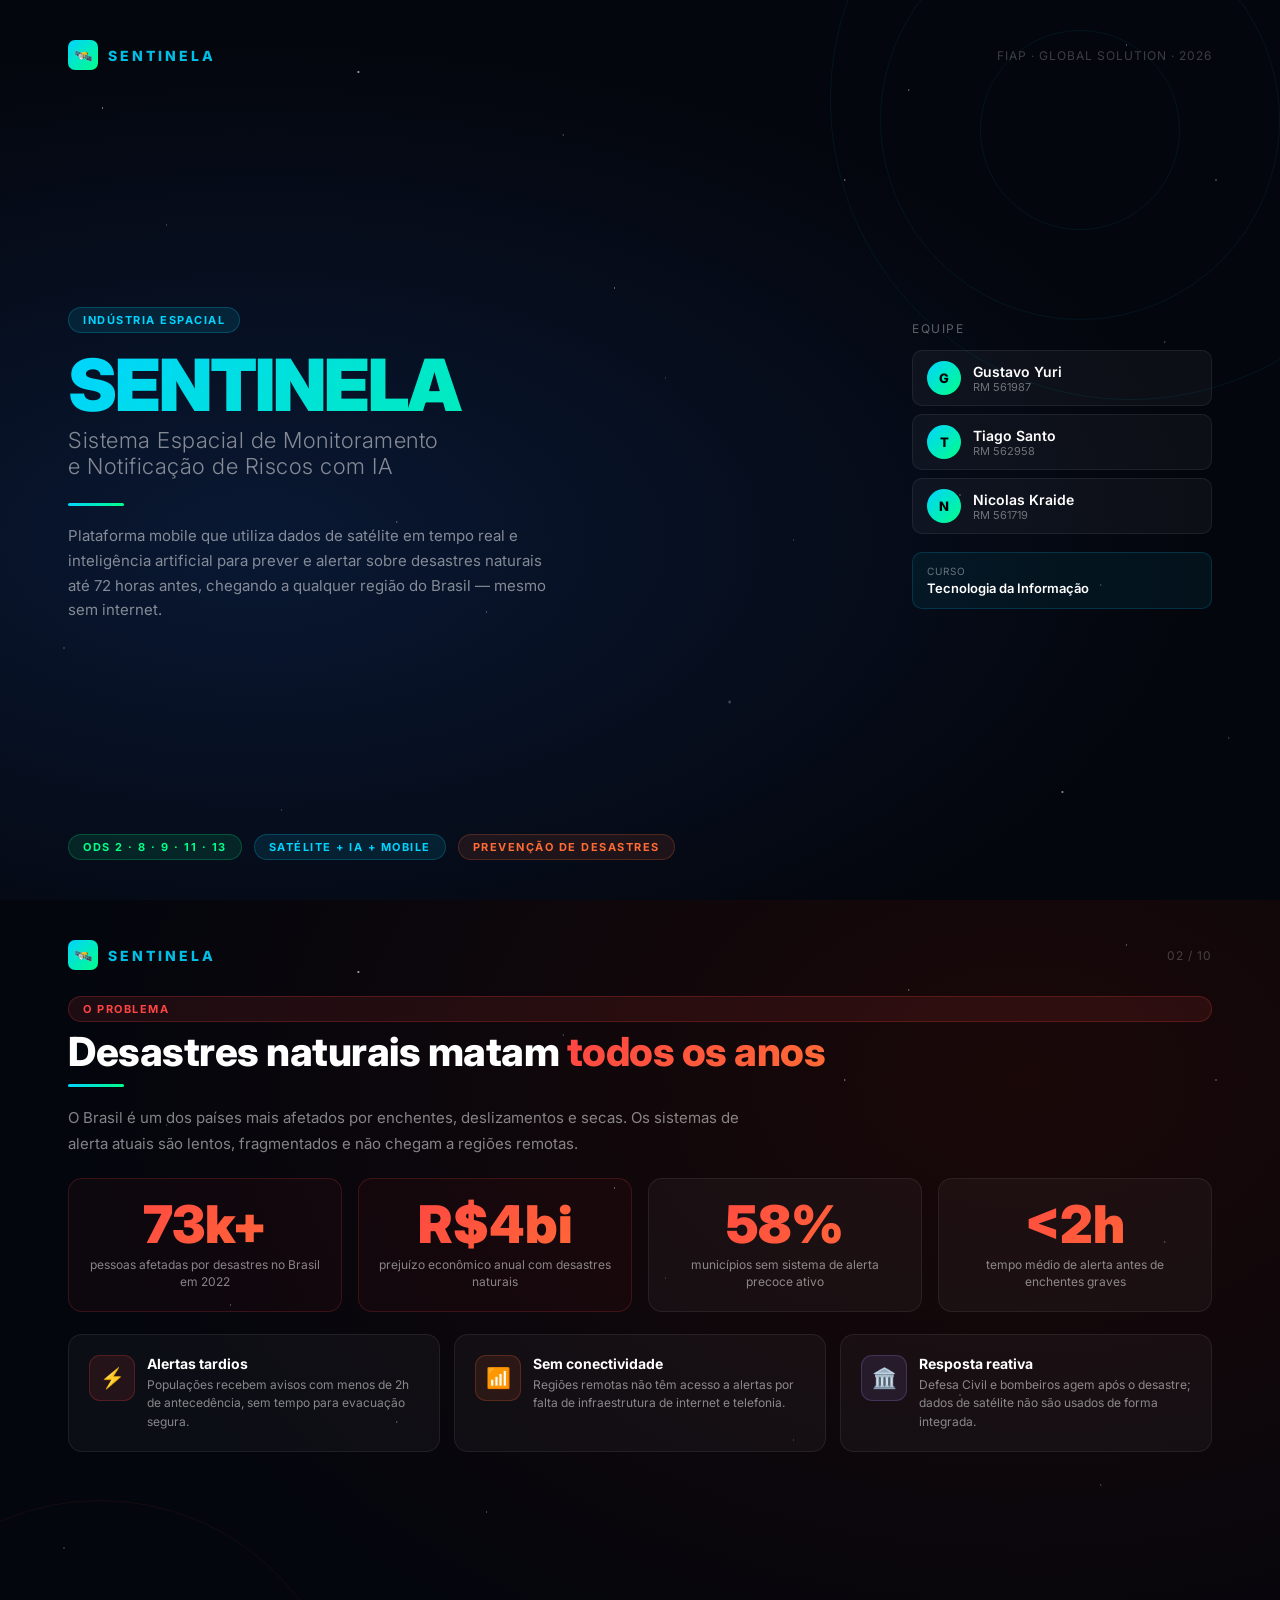
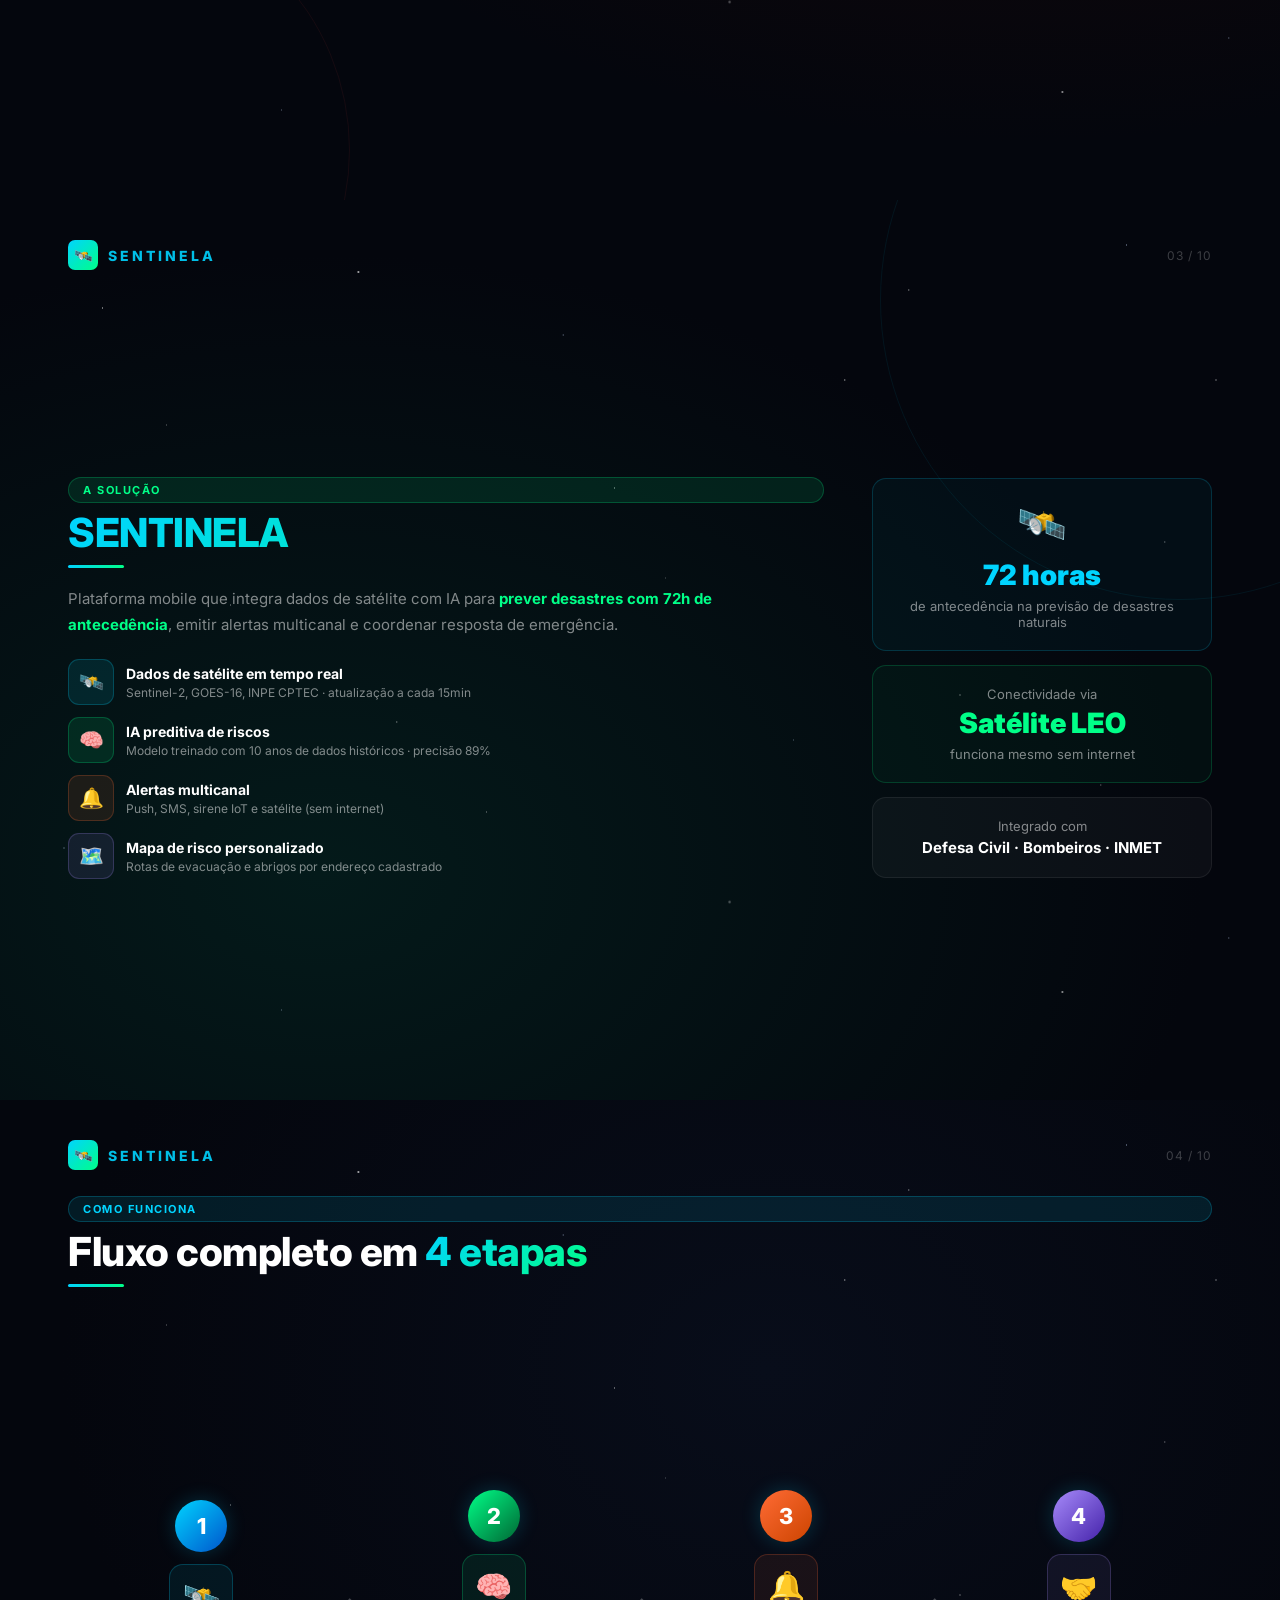
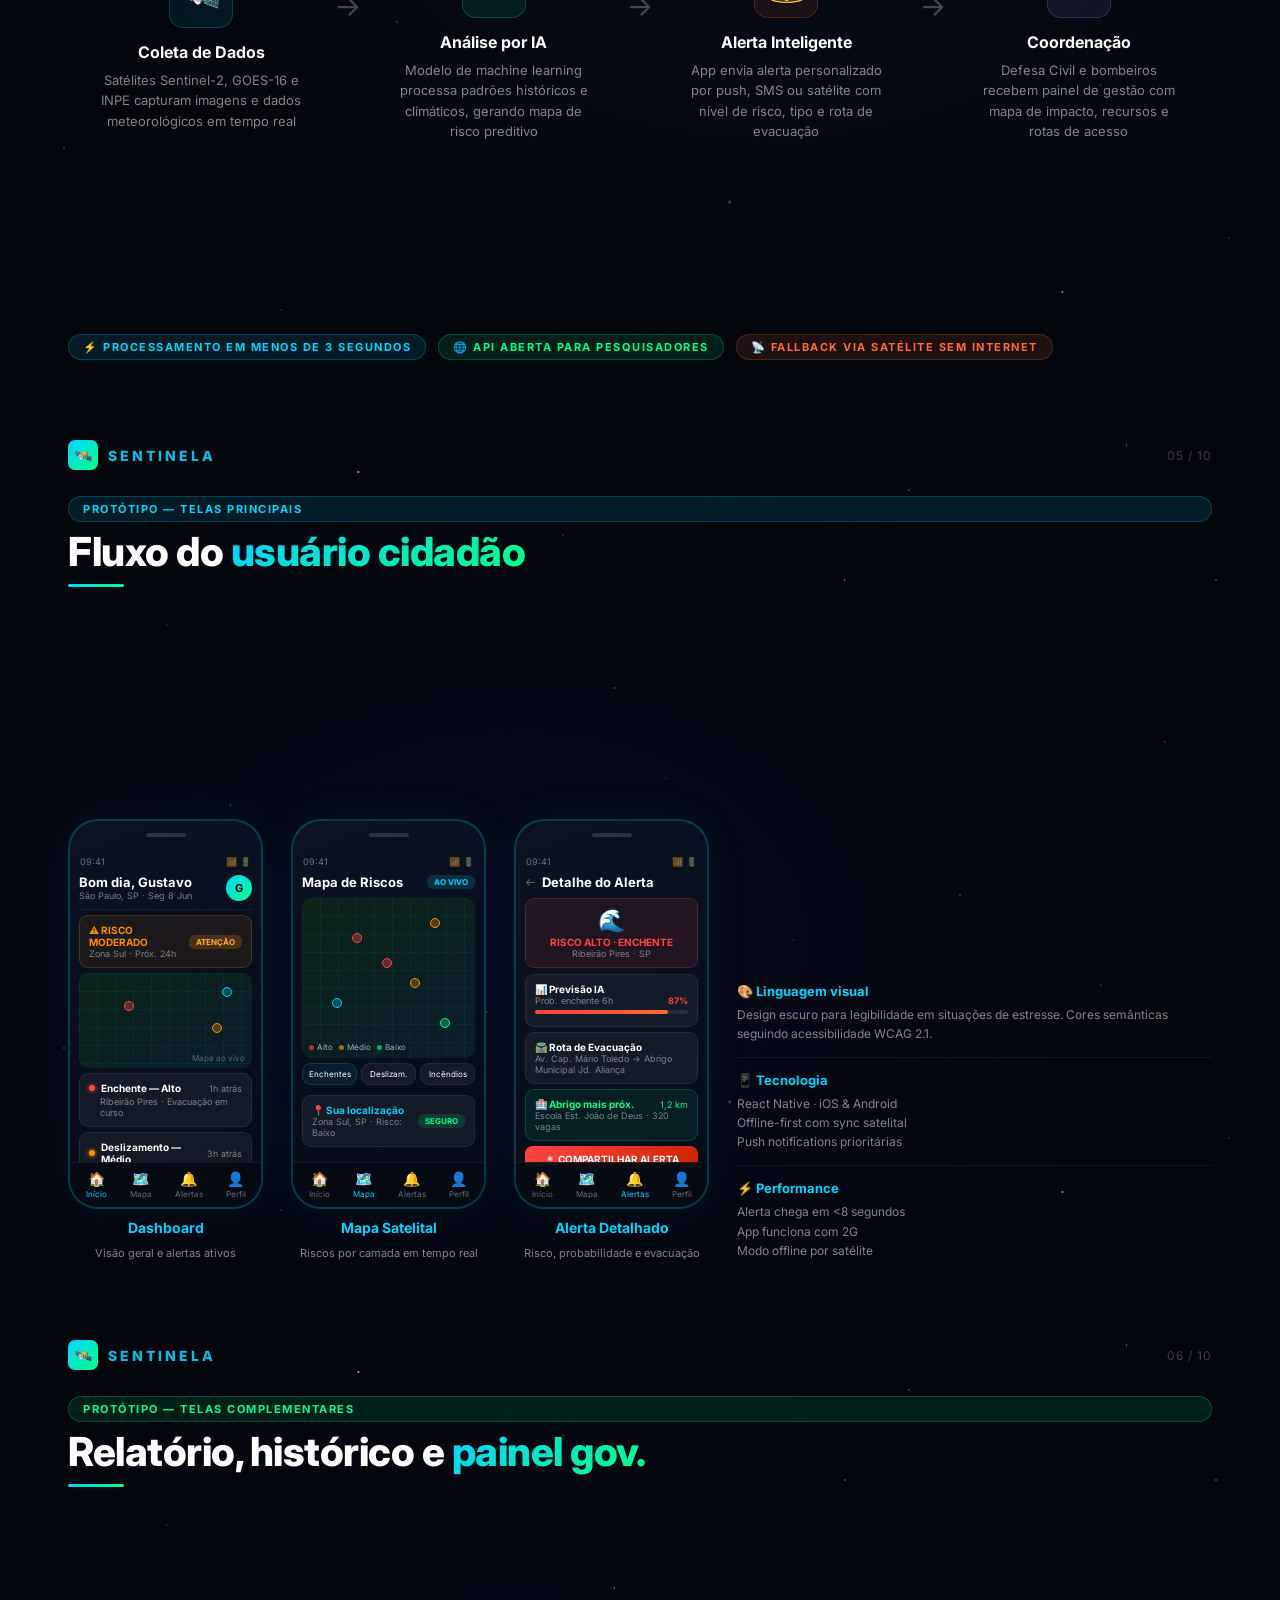
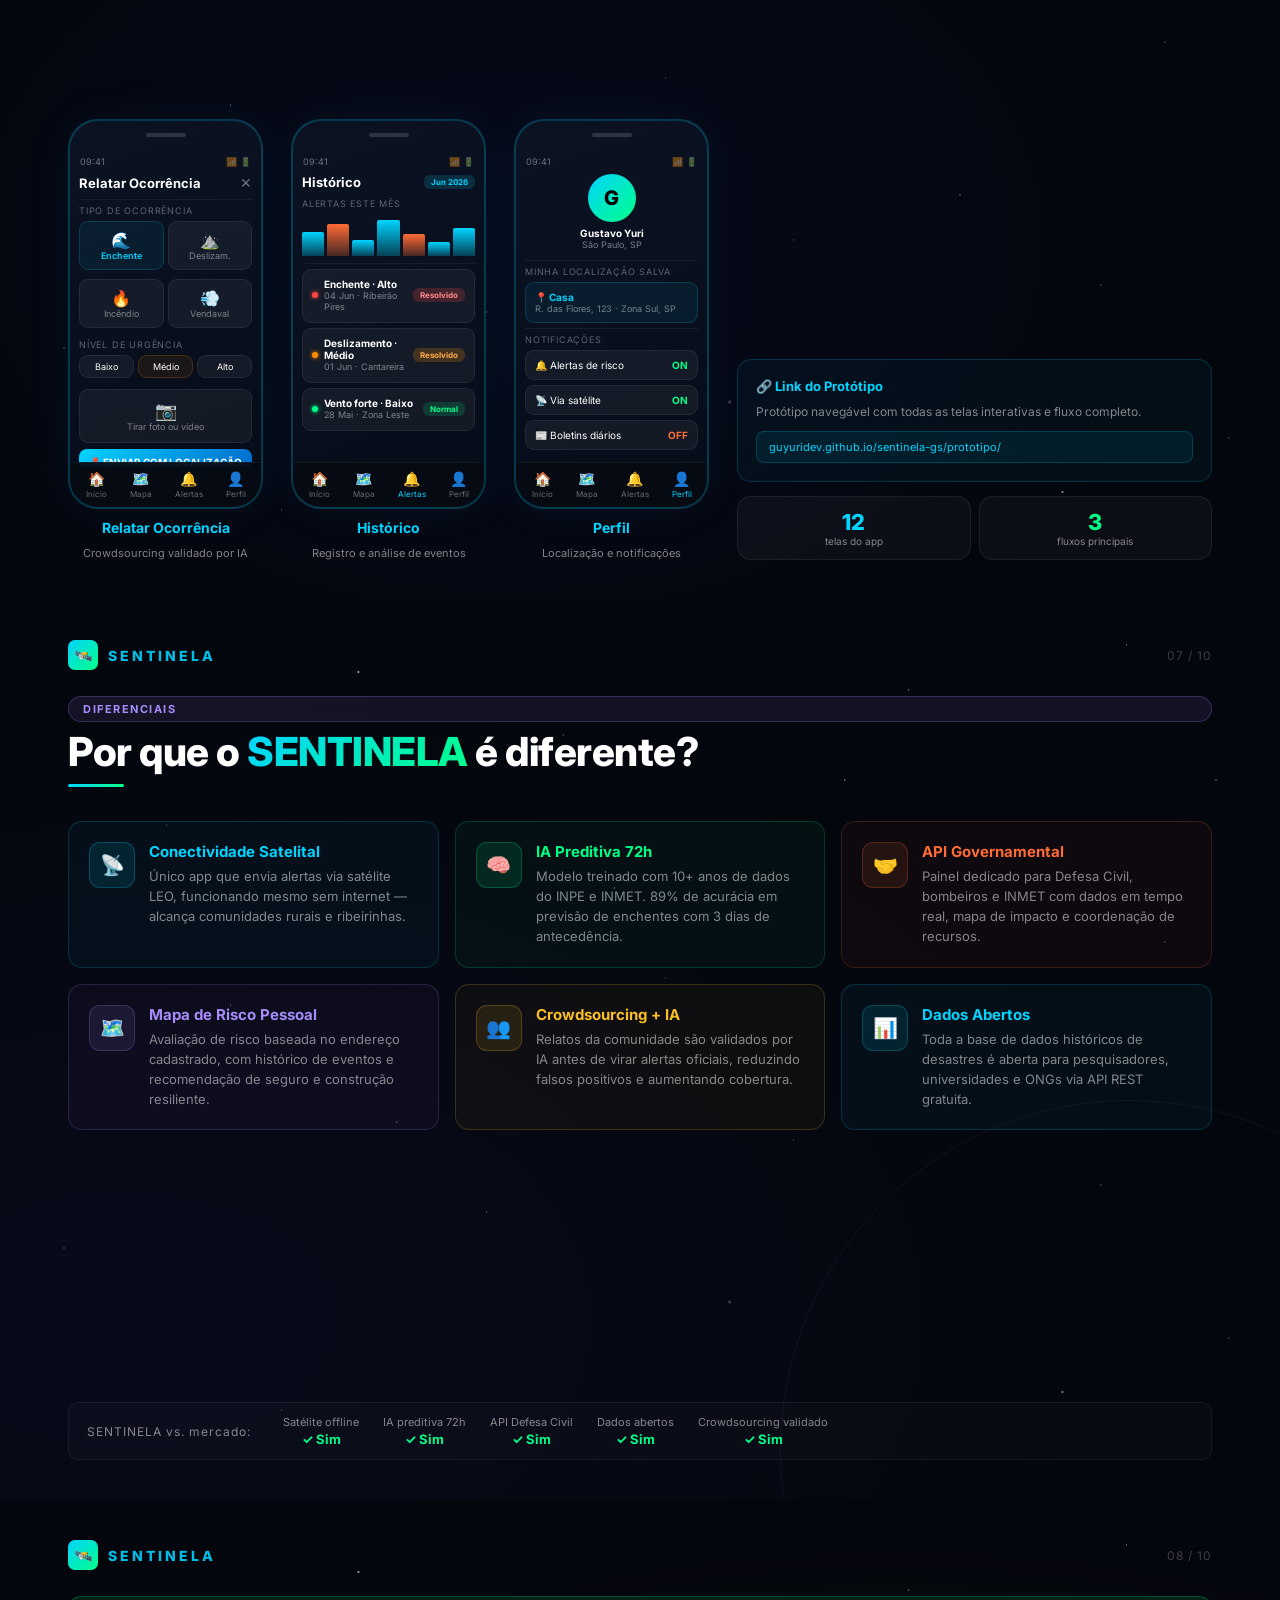
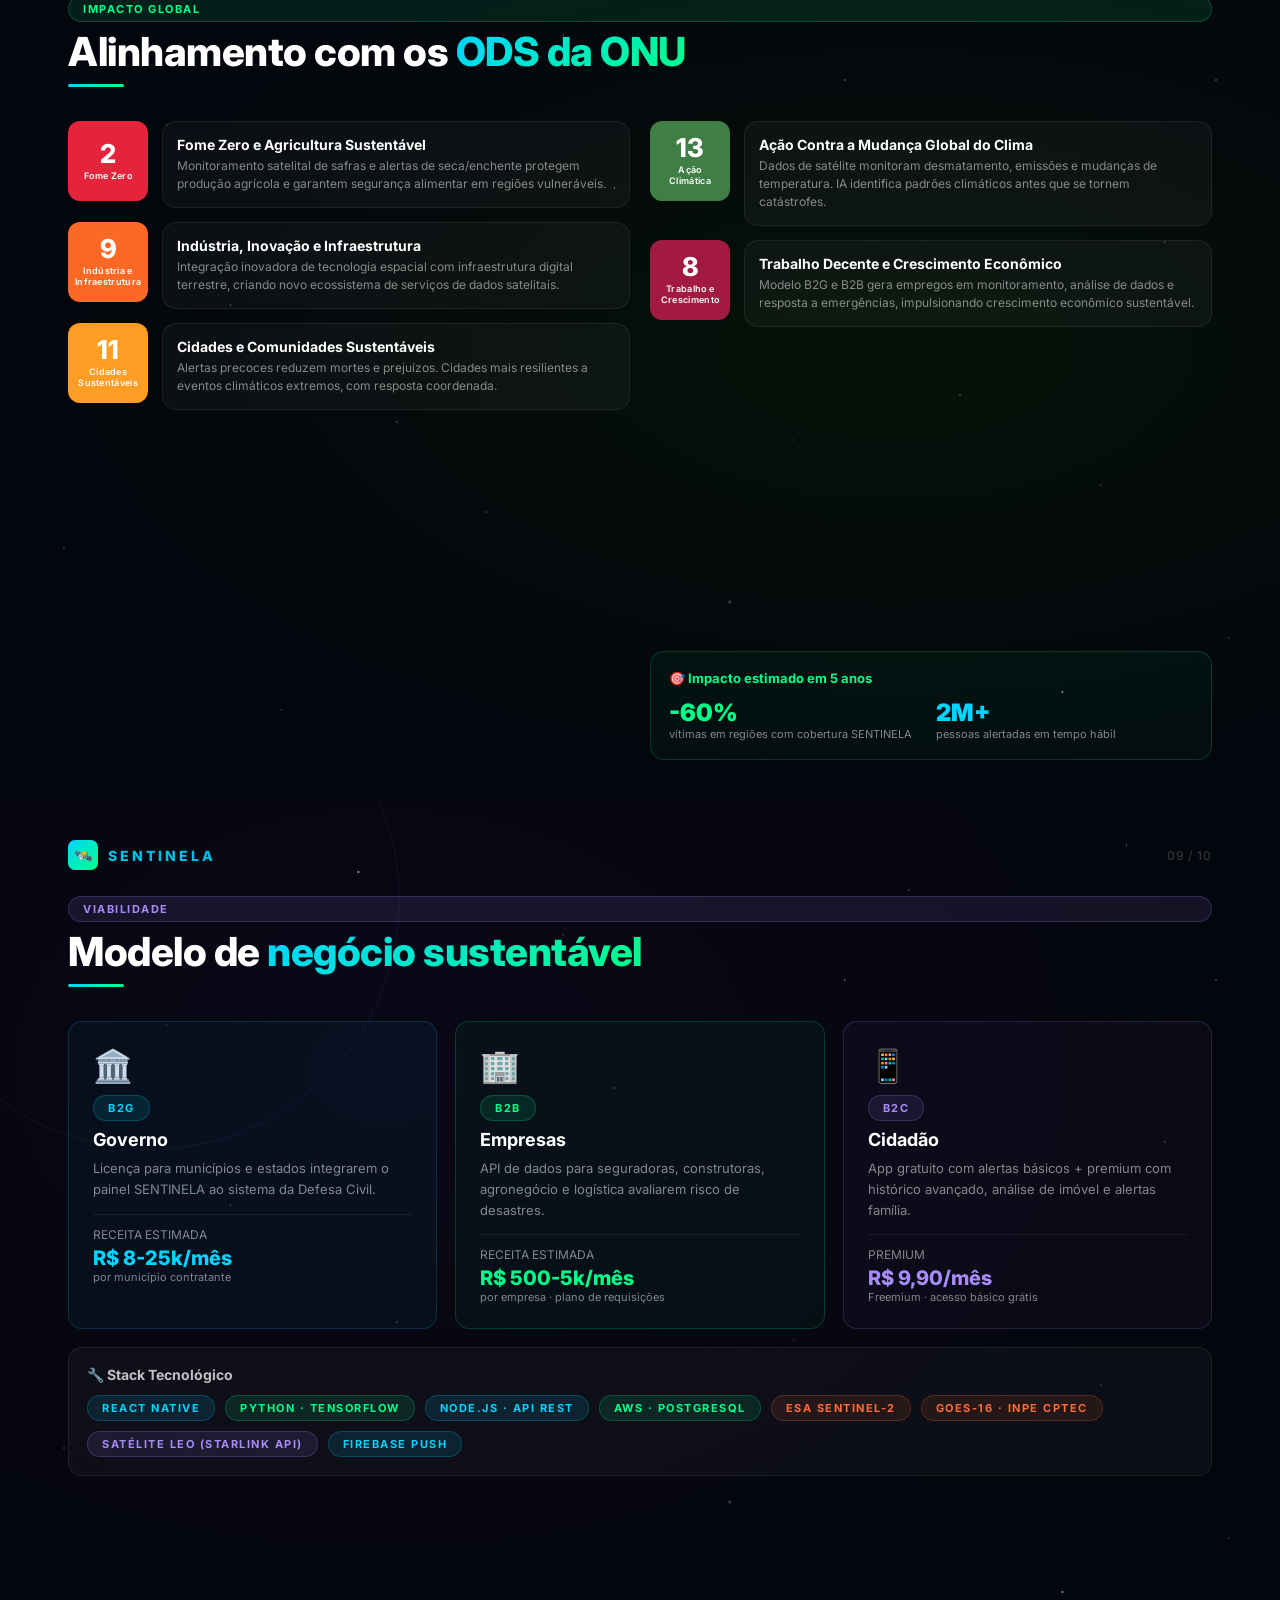
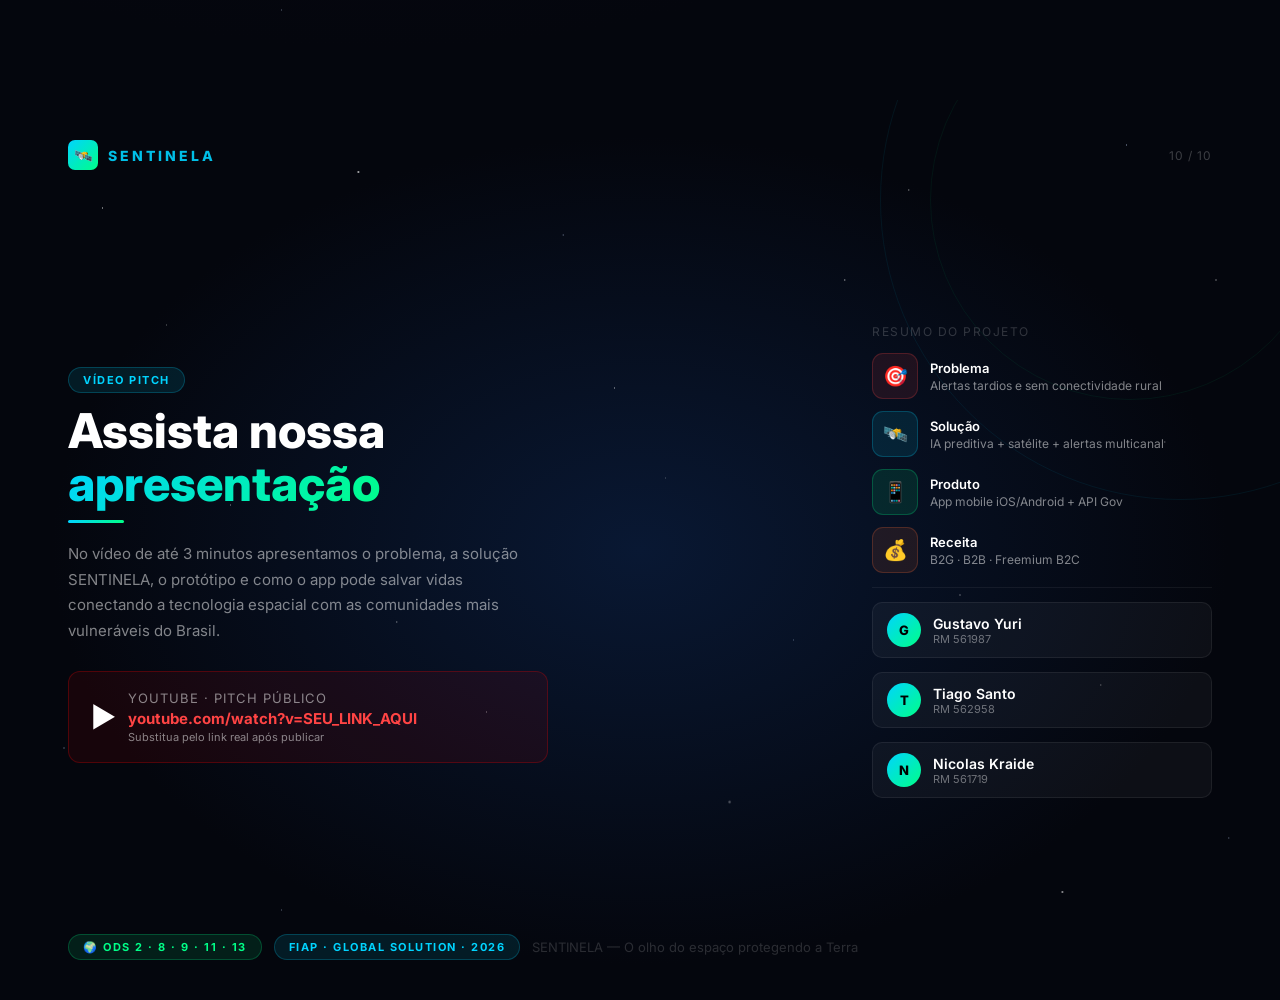
==== commit 12633273: "feat: fullscreen slides, prototipo 12 telas e PDF atualizado - Slides agora preenchem 100vw x 100vh " ====
--- a/index.html
+++ b/index.html
@@ -55,7 +55,7 @@
         <div class="member-card">
           <div class="member-avatar">N</div>
           <div>
-            <p class="member-name">Nikolas Kraice</p>
+            <p class="member-name">Nicolas Kraide</p>
             <p class="member-rm">RM 561719</p>
           </div>
         </div>
@@ -66,7 +66,7 @@
       </div>
     </main>
     <footer class="slide-footer">
-      <span class="tag tag--green">ODS 11 · 13 · 9 · 2</span>
+      <span class="tag tag--green">ODS 2 · 8 · 9 · 11 · 13</span>
       <span class="tag tag--blue">Satélite + IA + Mobile</span>
       <span class="tag tag--orange">Prevenção de Desastres</span>
     </footer>
@@ -616,7 +616,7 @@
         <div class="proto-link-card">
           <p class="proto-link-card__title">🔗 Link do Protótipo</p>
           <p class="proto-link-card__desc">Protótipo navegável com todas as telas interativas e fluxo completo.</p>
-          <div class="proto-link-card__url">guyuridev.github.io/sentinela-gs</div>
+          <div class="proto-link-card__url">guyuridev.github.io/sentinela-gs/prototipo/</div>
         </div>
         <div class="proto-stats">
           <div class="proto-stat">
@@ -762,13 +762,13 @@
           </div>
         </div>
         <div class="ods-row">
-          <div class="ods-badge" style="background:#19486a;">
-            <span class="ods-num">17</span>
-            <span class="ods-lbl">Parcerias</span>
+          <div class="ods-badge" style="background:#a21942;">
+            <span class="ods-num">8</span>
+            <span class="ods-lbl">Trabalho e Crescimento</span>
           </div>
           <div class="card ods-card">
-            <p class="ods-card__title">Parcerias e Meios de Implementação</p>
-            <p class="ods-card__desc">Parceria entre setor espacial (ESA, INPE), governo (Defesa Civil), academia e sociedade civil para construir sistema de proteção coletivo.</p>
+            <p class="ods-card__title">Trabalho Decente e Crescimento Econômico</p>
+            <p class="ods-card__desc">Modelo B2G e B2B gera empregos em monitoramento, análise de dados e resposta a emergências, impulsionando crescimento econômico sustentável.</p>
           </div>
         </div>
         <div class="card ods-impact">
@@ -929,14 +929,14 @@
           </div>
           <div class="member-card">
             <div class="member-avatar">N</div>
-            <div><p class="member-name">Nikolas Kraice</p><p class="member-rm">RM 561719</p></div>
+            <div><p class="member-name">Nicolas Kraide</p><p class="member-rm">RM 561719</p></div>
           </div>
         </div>
       </div>
     </main>
     <footer class="slide-footer">
       <div class="footer-tags">
-        <span class="tag tag--green">🌍 ODS 2 · 9 · 11 · 13 · 17</span>
+        <span class="tag tag--green">🌍 ODS 2 · 8 · 9 · 11 · 13</span>
         <span class="tag tag--blue">FIAP · Global Solution · 2026</span>
       </div>
       <p class="footer-tagline">SENTINELA — O olho do espaço protegendo a Terra</p>
--- a/css/style.css
+++ b/css/style.css
@@ -21,10 +21,17 @@
   --card-bg: rgba(255, 255, 255, 0.035);
 }
 
+html {
+  height: 100%;
+}
+
 body {
   font-family: 'Inter', 'Segoe UI', sans-serif;
   background: #0a0a0f;
   color: #fff;
+  height: 100%;
+  overflow-y: scroll;
+  scroll-snap-type: y mandatory;
 }
 
 @media print {
@@ -32,23 +39,32 @@
     size: 1280px 720px landscape;
     margin: 0;
   }
+  html, body {
+    height: auto;
+    overflow: visible;
+    scroll-snap-type: none;
+  }
   body {
     background: #000;
   }
   .slide {
+    width: 1280px !important;
+    height: 720px !important;
+    scroll-snap-align: unset !important;
     page-break-after: always;
     page-break-inside: avoid;
   }
 }
 
 .slide {
-  width: 1280px;
-  height: 720px;
+  width: 100vw;
+  height: 100vh;
   position: relative;
   overflow: hidden;
   display: flex;
   flex-direction: column;
-  margin-bottom: 4px;
+  scroll-snap-align: start;
+  flex-shrink: 0;
 }
 
 .slide--cover   { background: radial-gradient(ellipse at 20% 60%, #091833 0%, var(--bg-dark) 65%); }
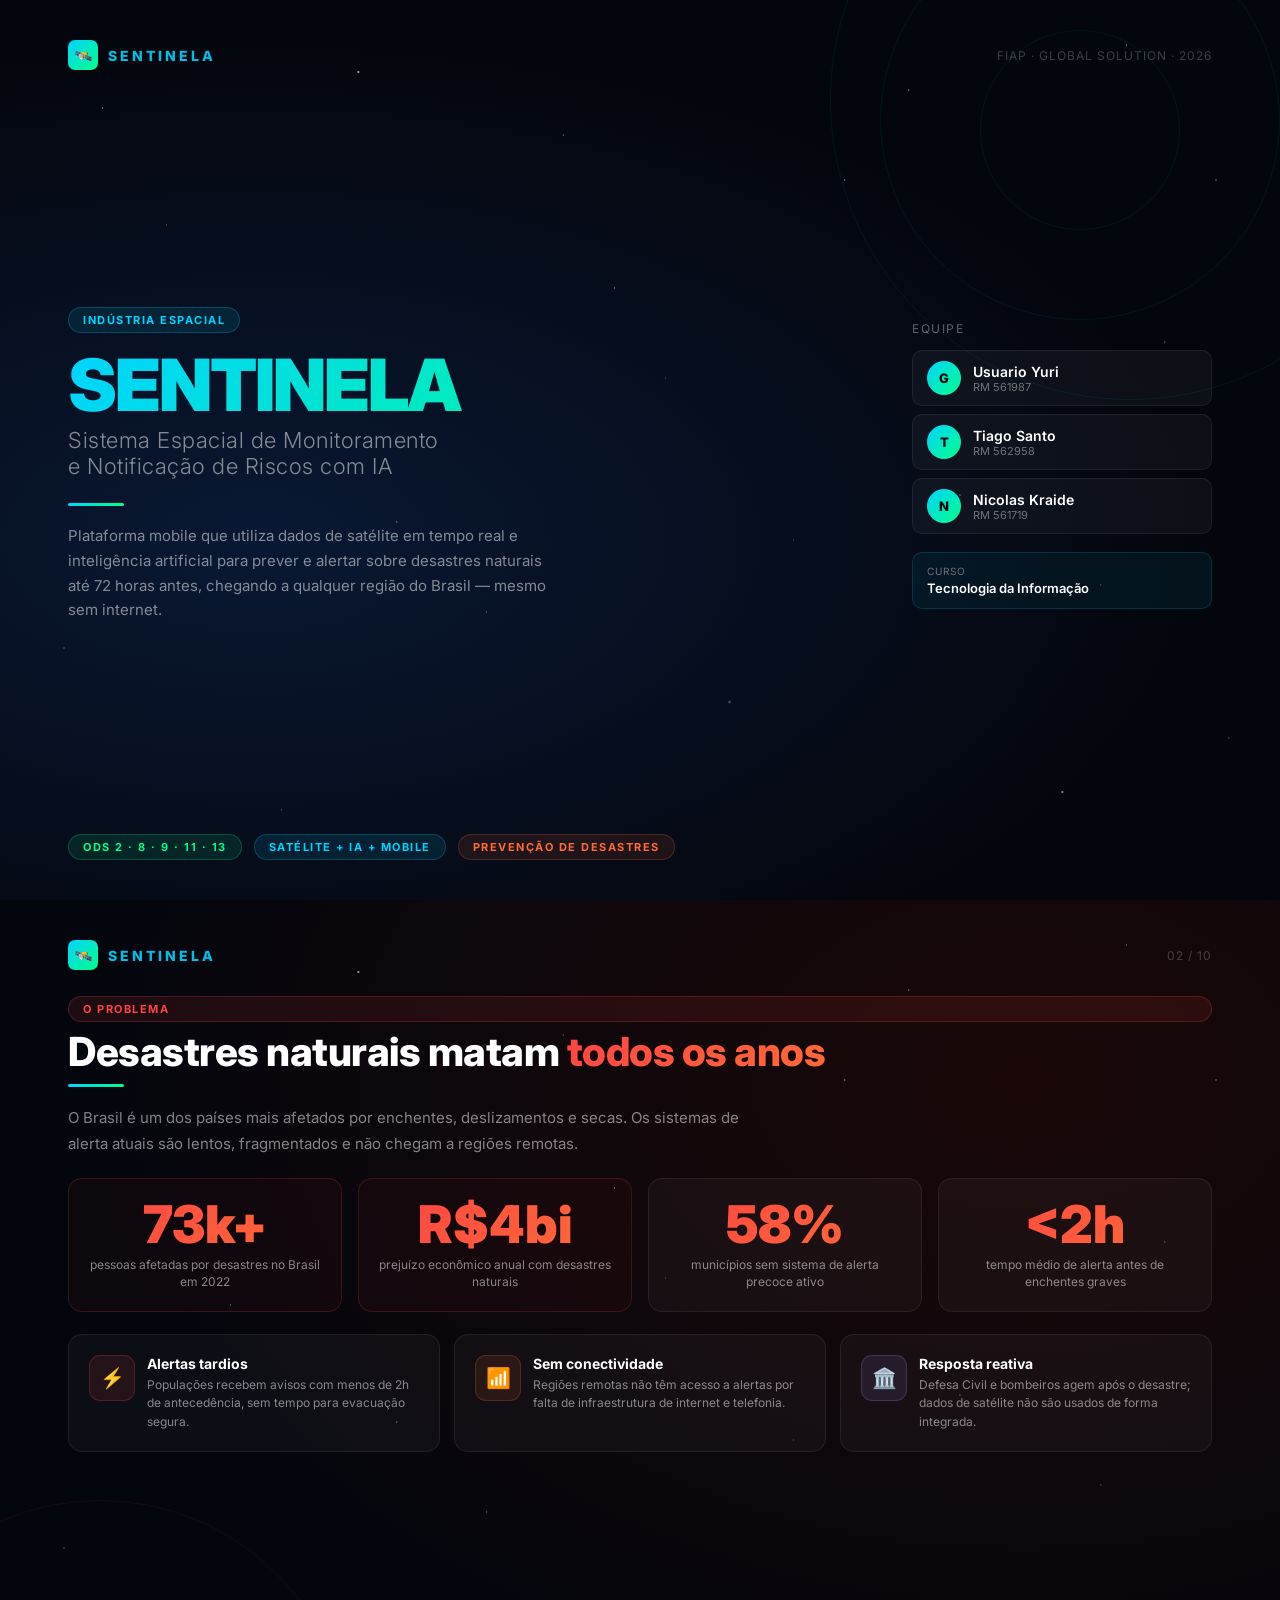
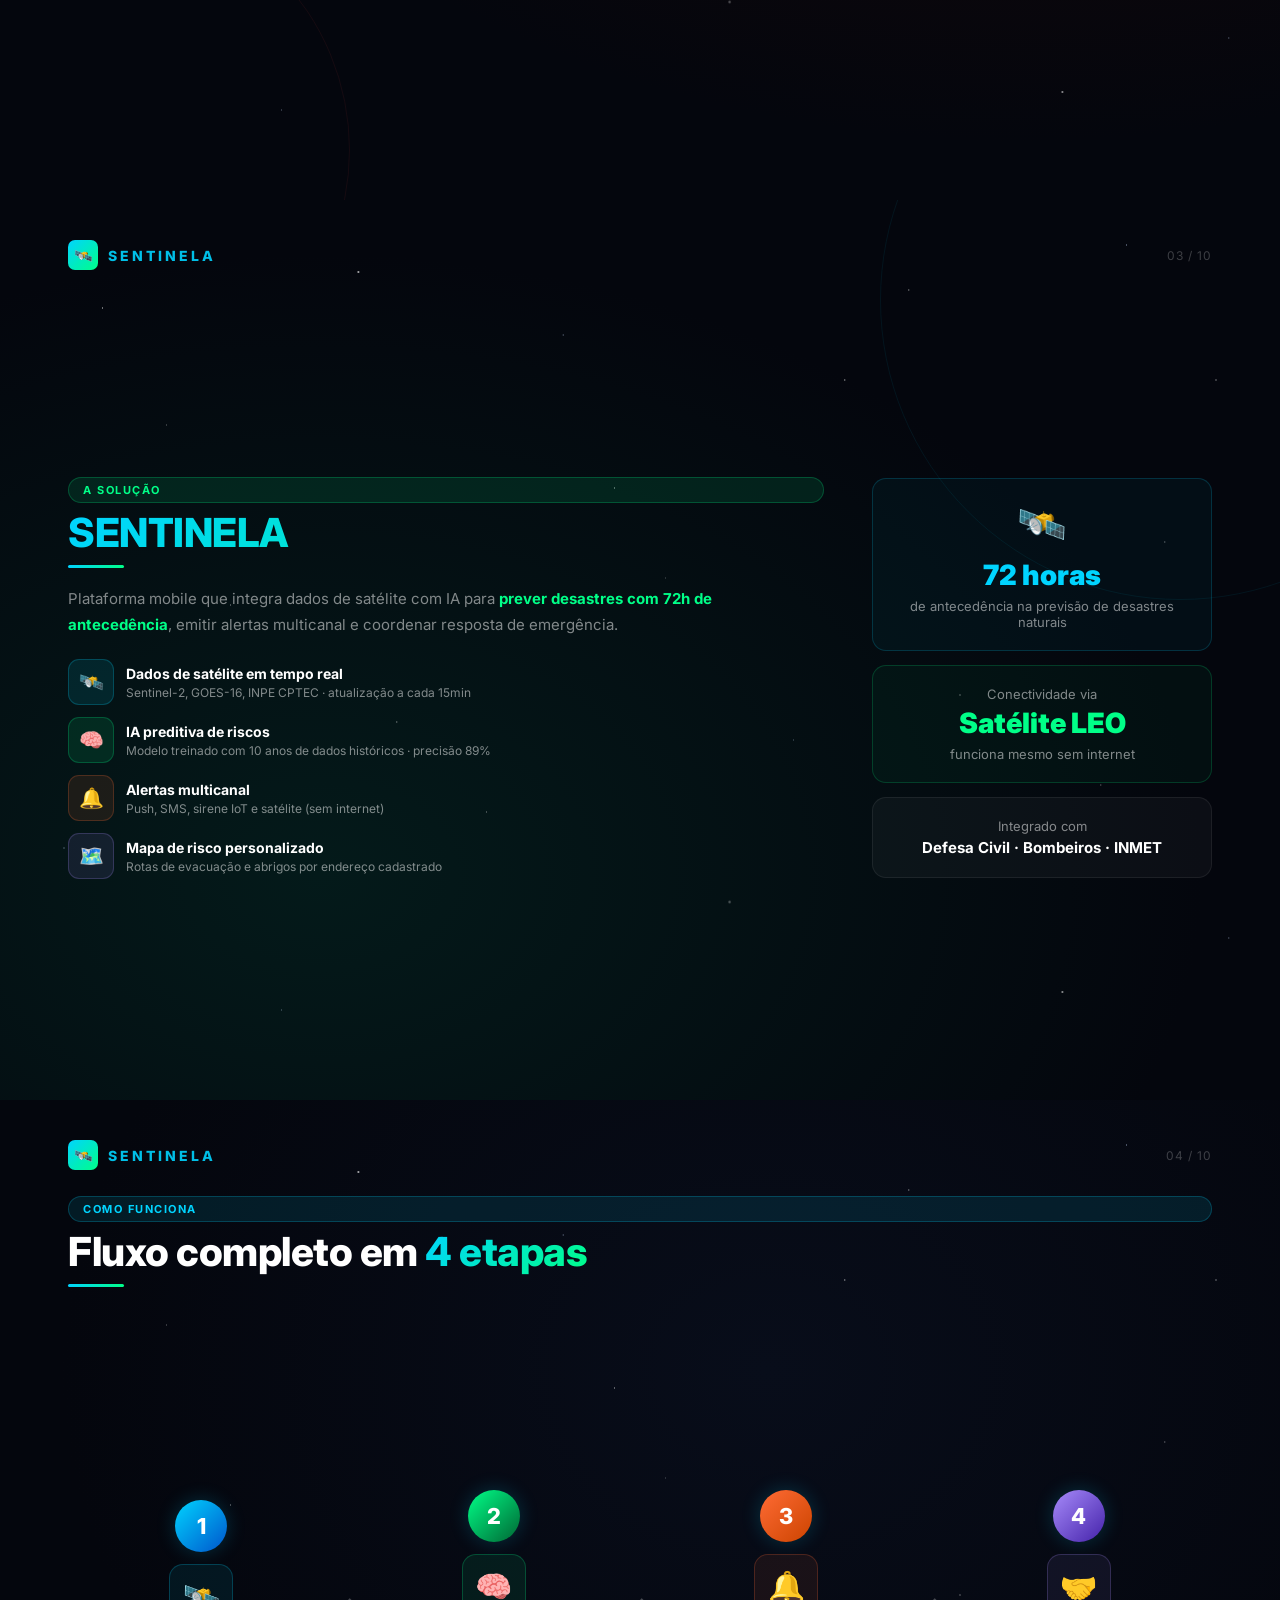
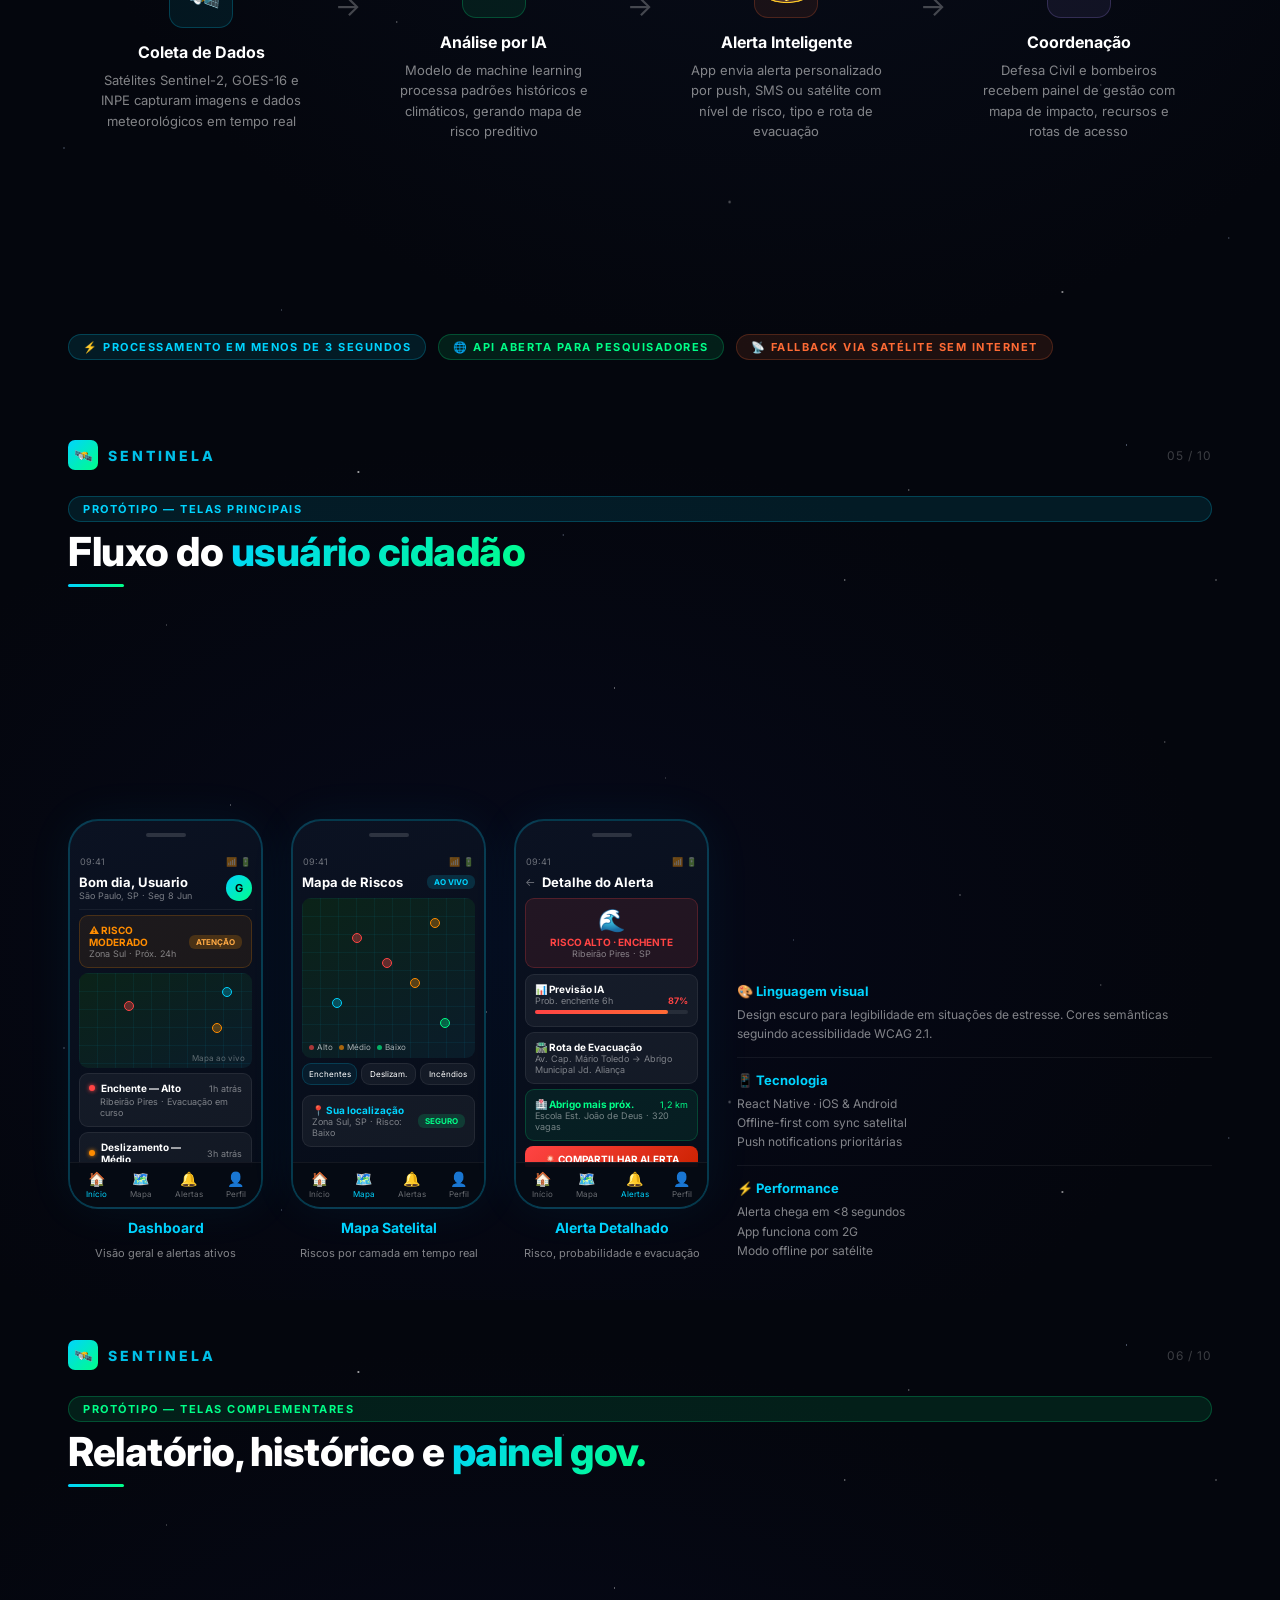
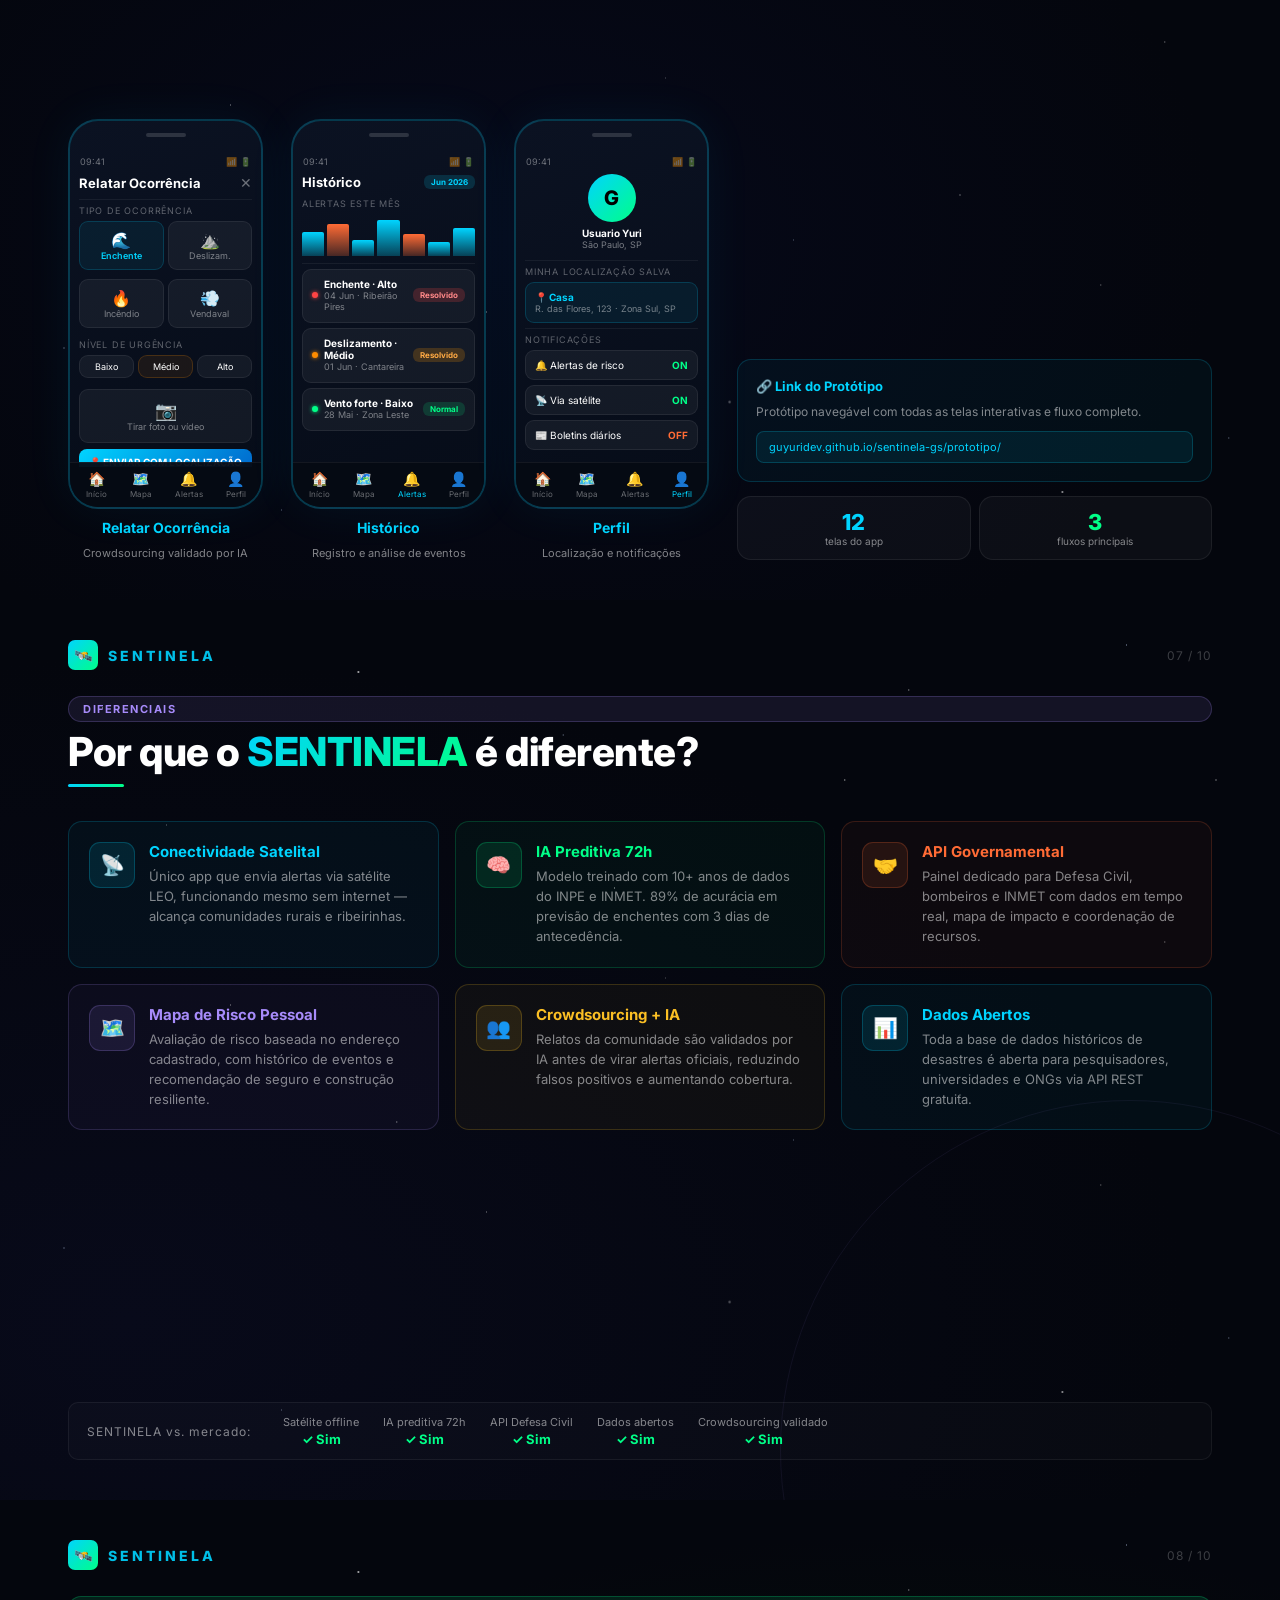
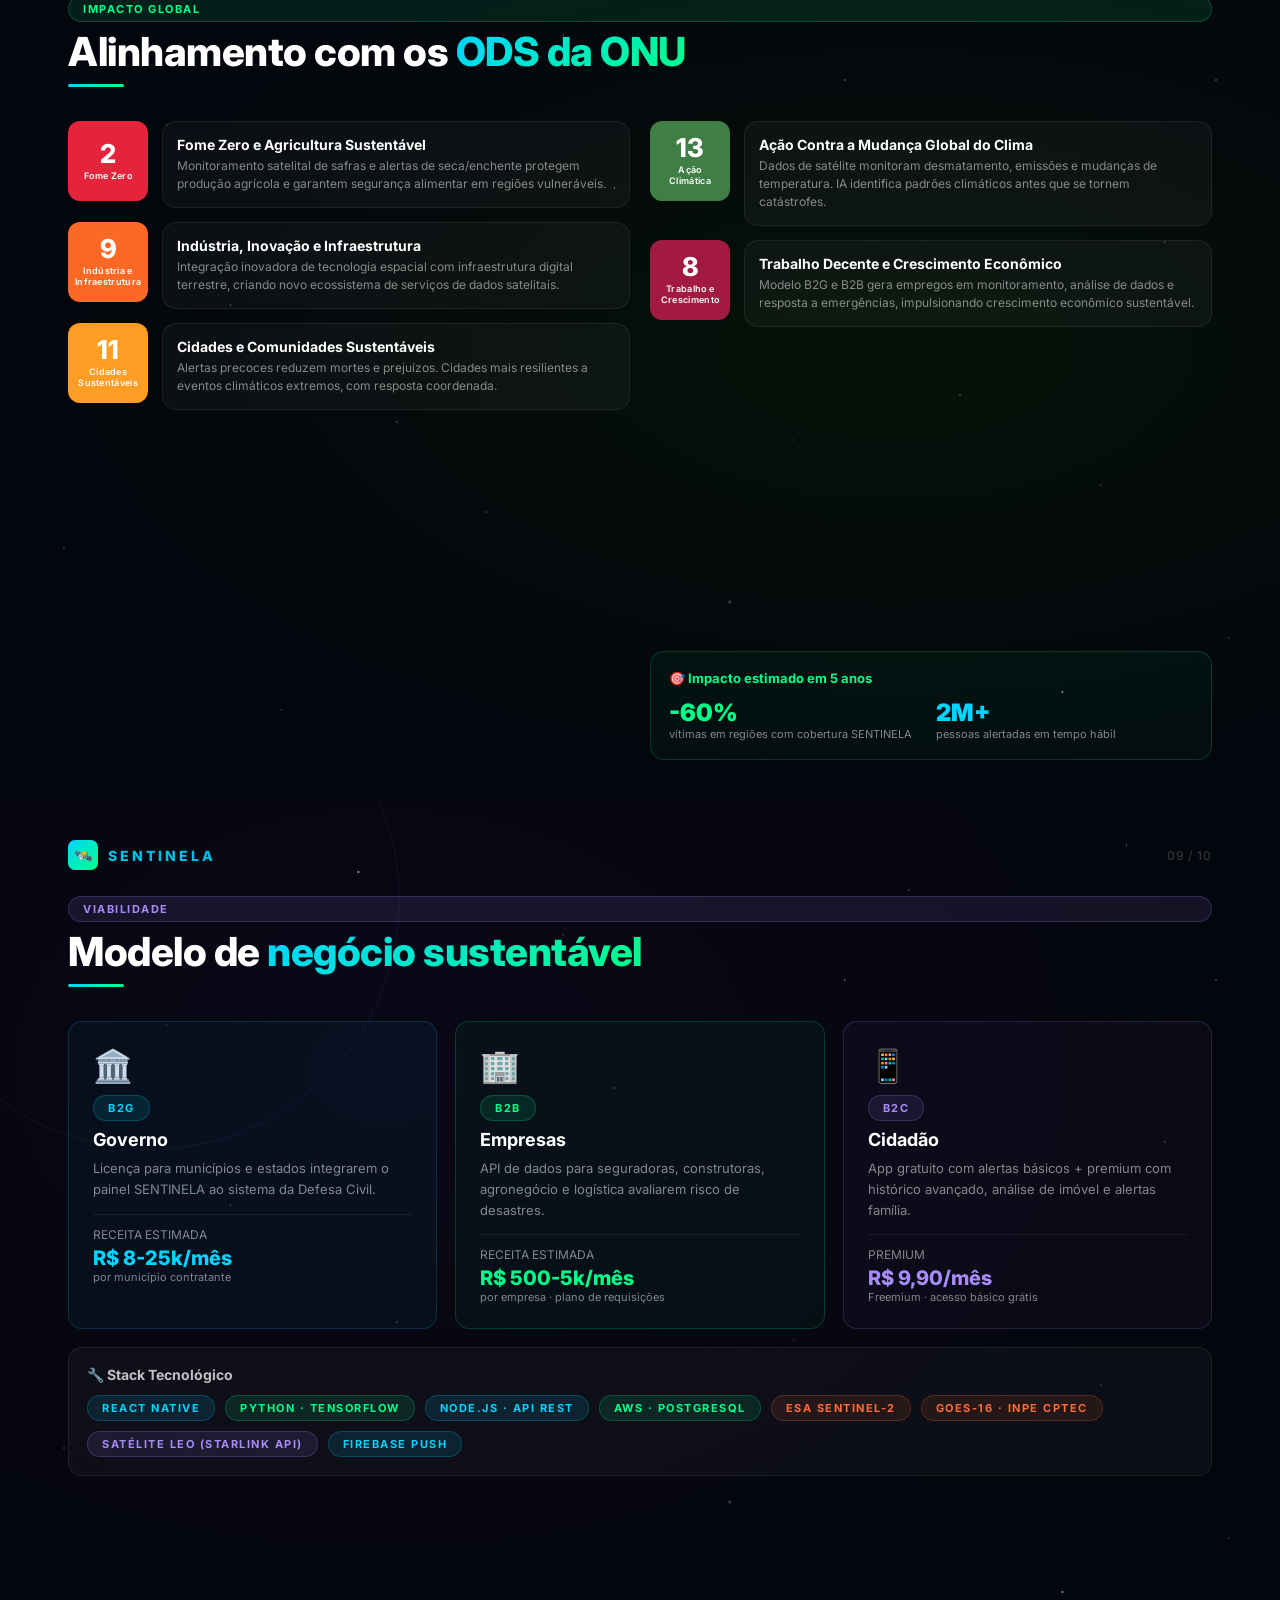
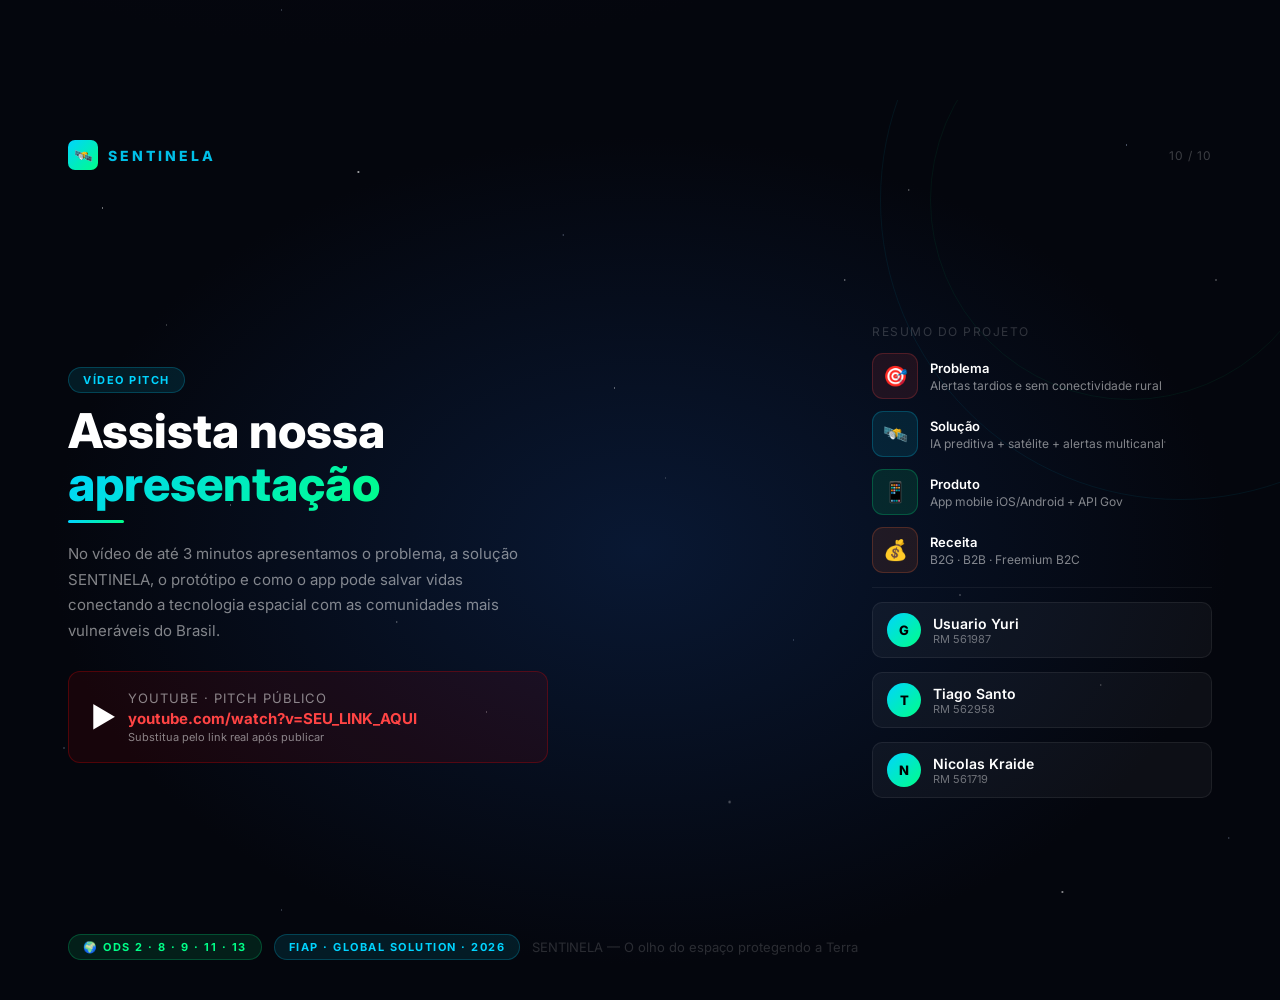
==== commit b0a0ede9: "feat: link do prototipo clicavel com URL GitHub Pages e PDF atualizado - Link do prototipo no slide " ====
--- a/index.html
+++ b/index.html
@@ -41,7 +41,7 @@
         <div class="member-card">
           <div class="member-avatar">G</div>
           <div>
-            <p class="member-name">Gustavo Yuri</p>
+            <p class="member-name">Usuario Yuri</p>
             <p class="member-rm">RM 561987</p>
           </div>
         </div>
@@ -278,7 +278,7 @@
             <div class="ph-status"><span>09:41</span><span>📶 🔋</span></div>
             <div class="ph-topbar">
               <div>
-                <p class="ph-heading">Bom dia, Gustavo</p>
+                <p class="ph-heading">Bom dia, Usuario</p>
                 <p class="ph-tiny">São Paulo, SP · Seg 8 Jun</p>
               </div>
               <div class="ph-avatar">G</div>
@@ -580,7 +580,7 @@
             <div class="ph-status"><span>09:41</span><span>📶 🔋</span></div>
             <div class="ph-profile-header">
               <div class="ph-profile-avatar">G</div>
-              <p class="ph-bold">Gustavo Yuri</p>
+              <p class="ph-bold">Usuario Yuri</p>
               <p class="ph-tiny">São Paulo, SP</p>
             </div>
             <div class="ph-divider"></div>
@@ -616,7 +616,7 @@
         <div class="proto-link-card">
           <p class="proto-link-card__title">🔗 Link do Protótipo</p>
           <p class="proto-link-card__desc">Protótipo navegável com todas as telas interativas e fluxo completo.</p>
-          <div class="proto-link-card__url">guyuridev.github.io/sentinela-gs/prototipo/</div>
+          <a class="proto-link-card__url" href="https://guyuridev.github.io/sentinela-gs/prototipo/" target="_blank">guyuridev.github.io/sentinela-gs/prototipo/</a>
         </div>
         <div class="proto-stats">
           <div class="proto-stat">
@@ -921,7 +921,7 @@
         <div class="pitch-team">
           <div class="member-card">
             <div class="member-avatar">G</div>
-            <div><p class="member-name">Gustavo Yuri</p><p class="member-rm">RM 561987</p></div>
+            <div><p class="member-name">Usuario Yuri</p><p class="member-rm">RM 561987</p></div>
           </div>
           <div class="member-card">
             <div class="member-avatar">T</div>
--- a/css/style.css
+++ b/css/style.css
@@ -1114,6 +1114,7 @@
 }
 
 .proto-link-card__url {
+  display: block;
   background: rgba(0,212,255,.08);
   border: 1px solid rgba(0,212,255,.2);
   border-radius: 8px;
@@ -1121,6 +1122,13 @@
   font-size: 11px;
   color: var(--blue);
   word-break: break-all;
+  text-decoration: none;
+  transition: background .2s, border-color .2s;
+}
+.proto-link-card__url:hover {
+  background: rgba(0,212,255,.18);
+  border-color: rgba(0,212,255,.5);
+  text-decoration: underline;
 }
 
 .proto-stats {
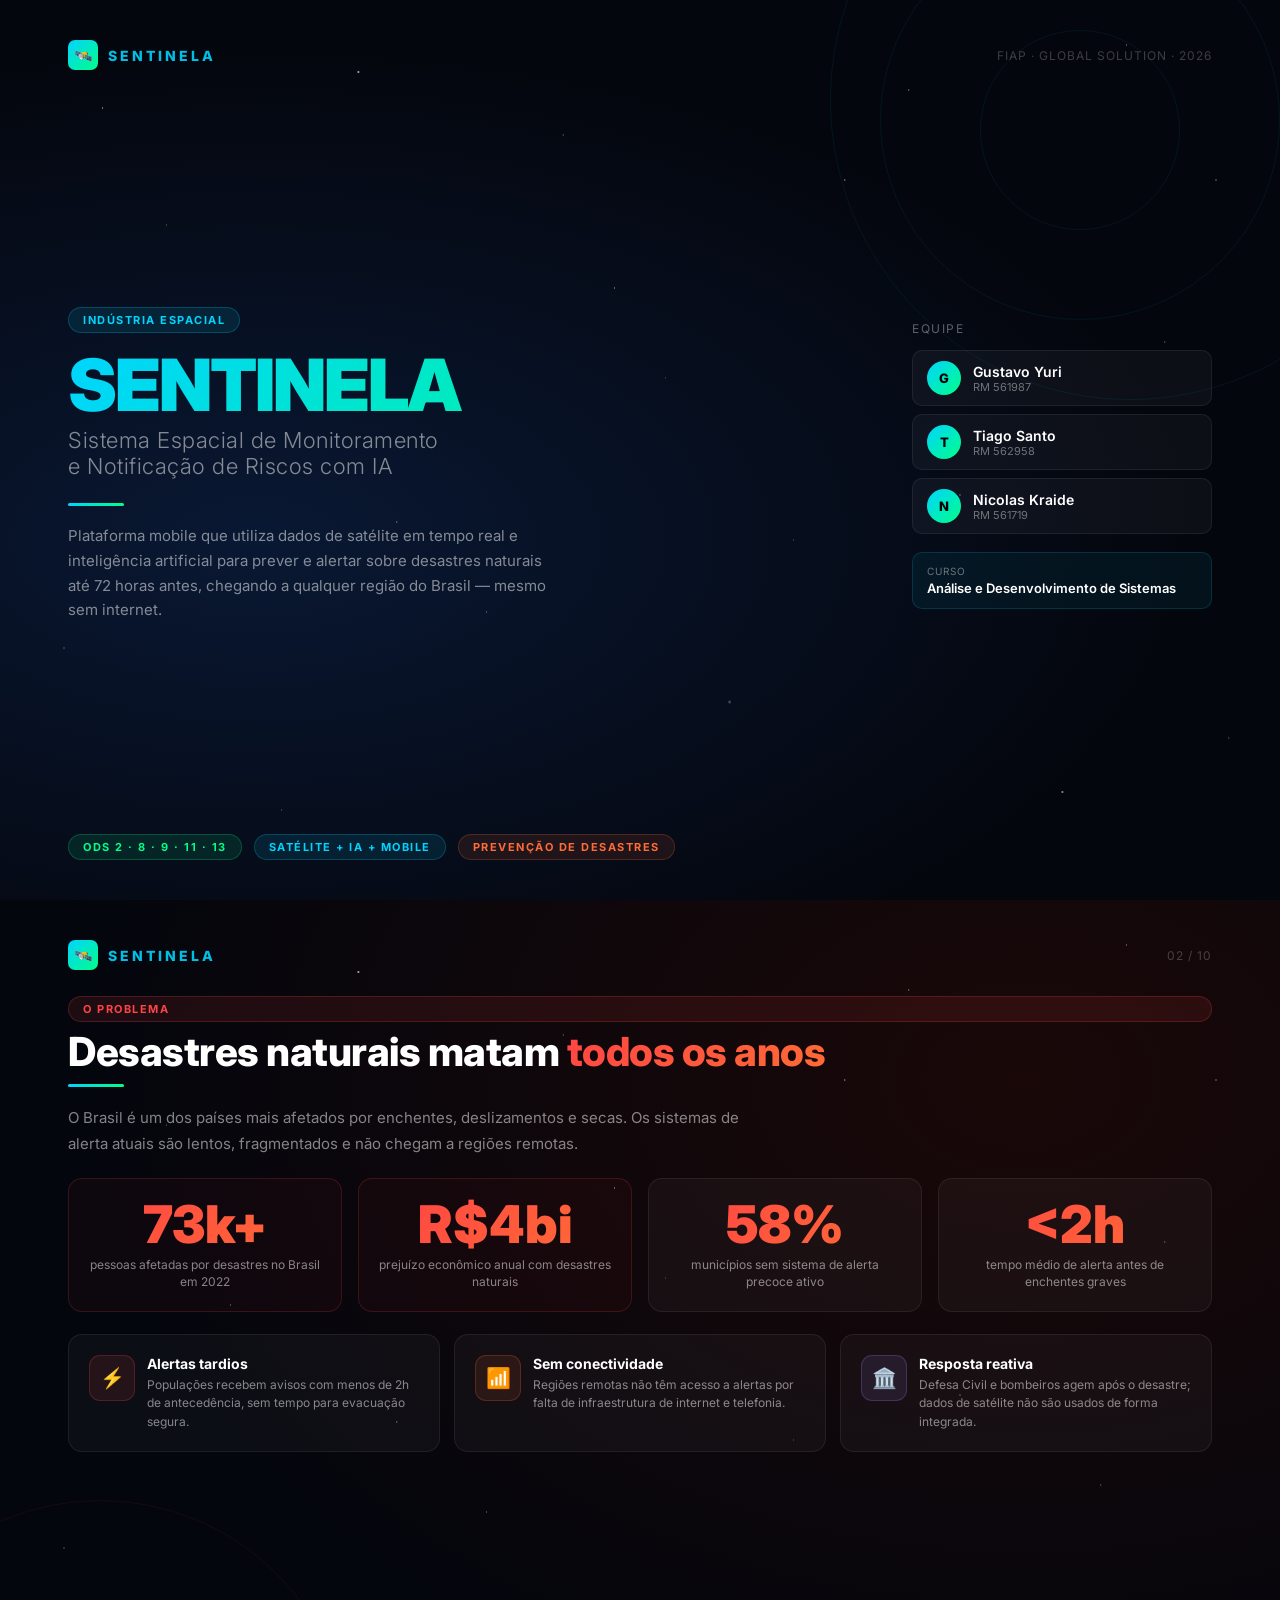
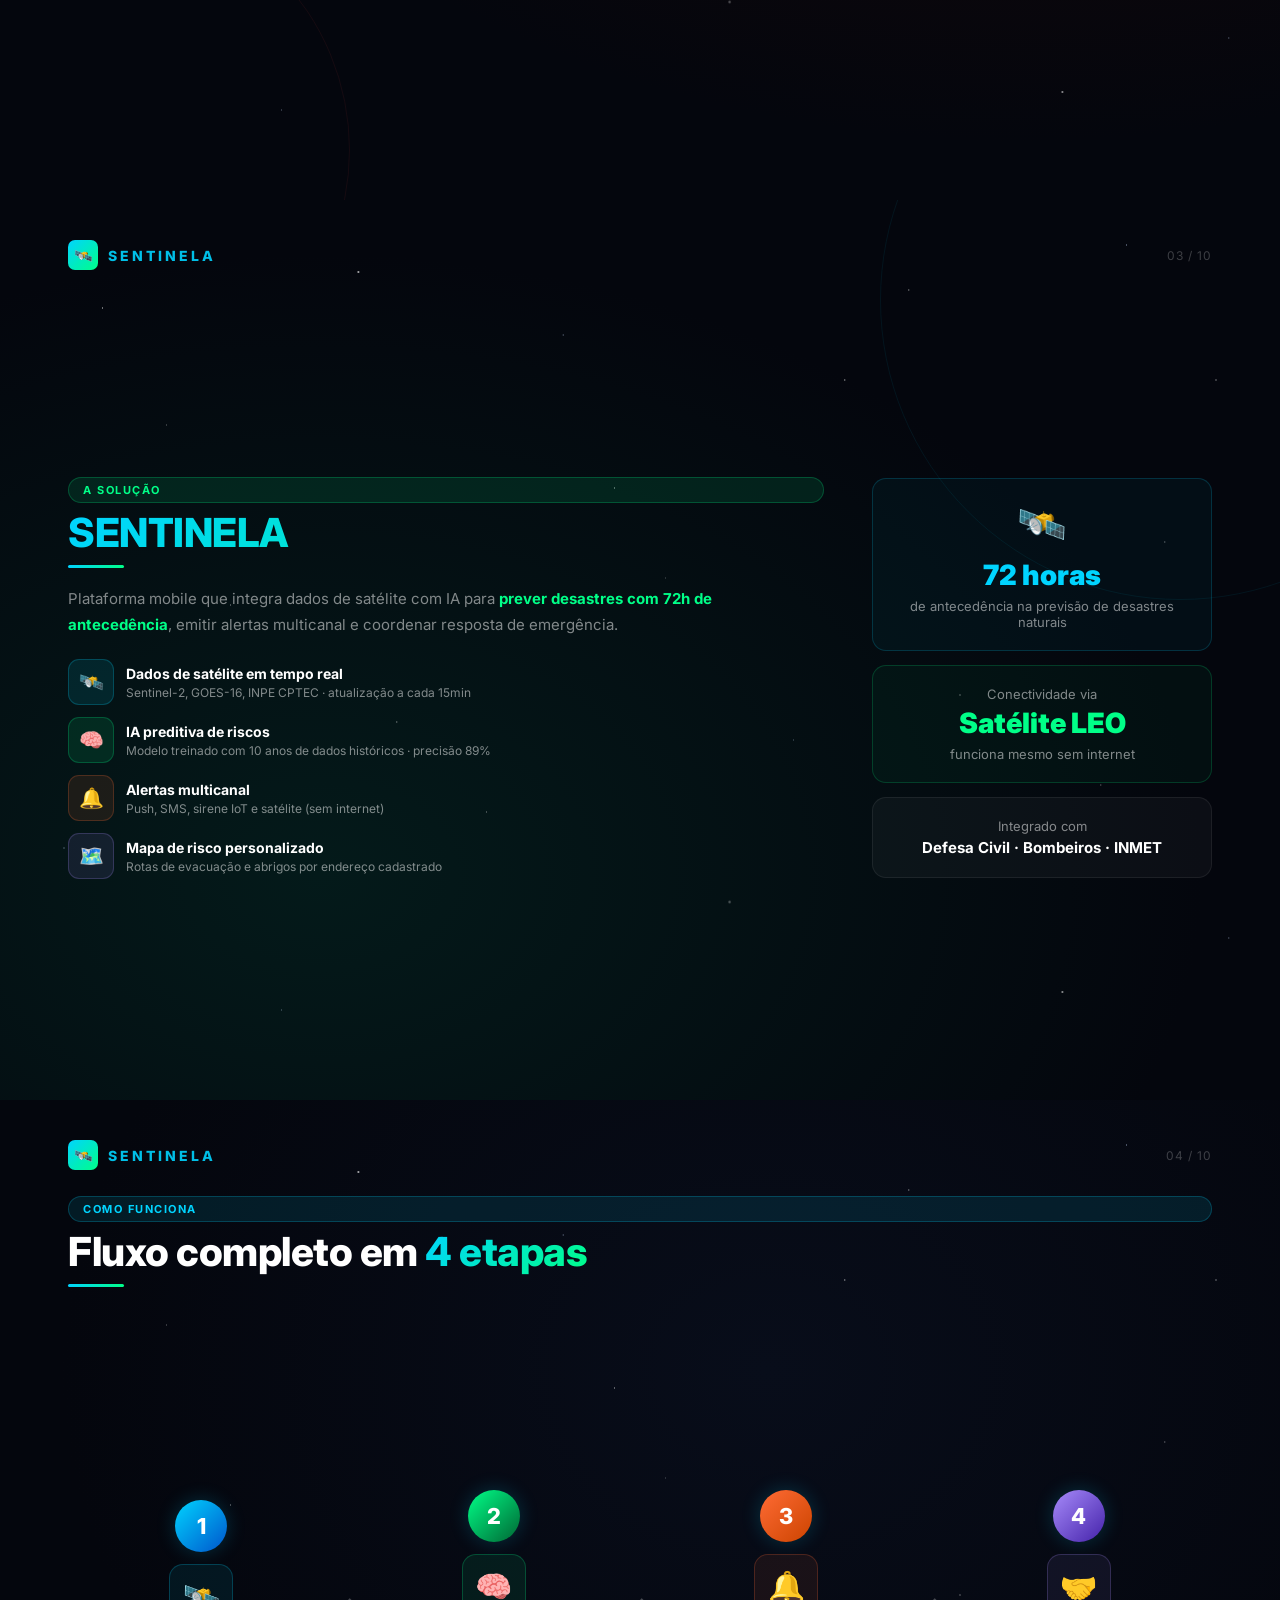
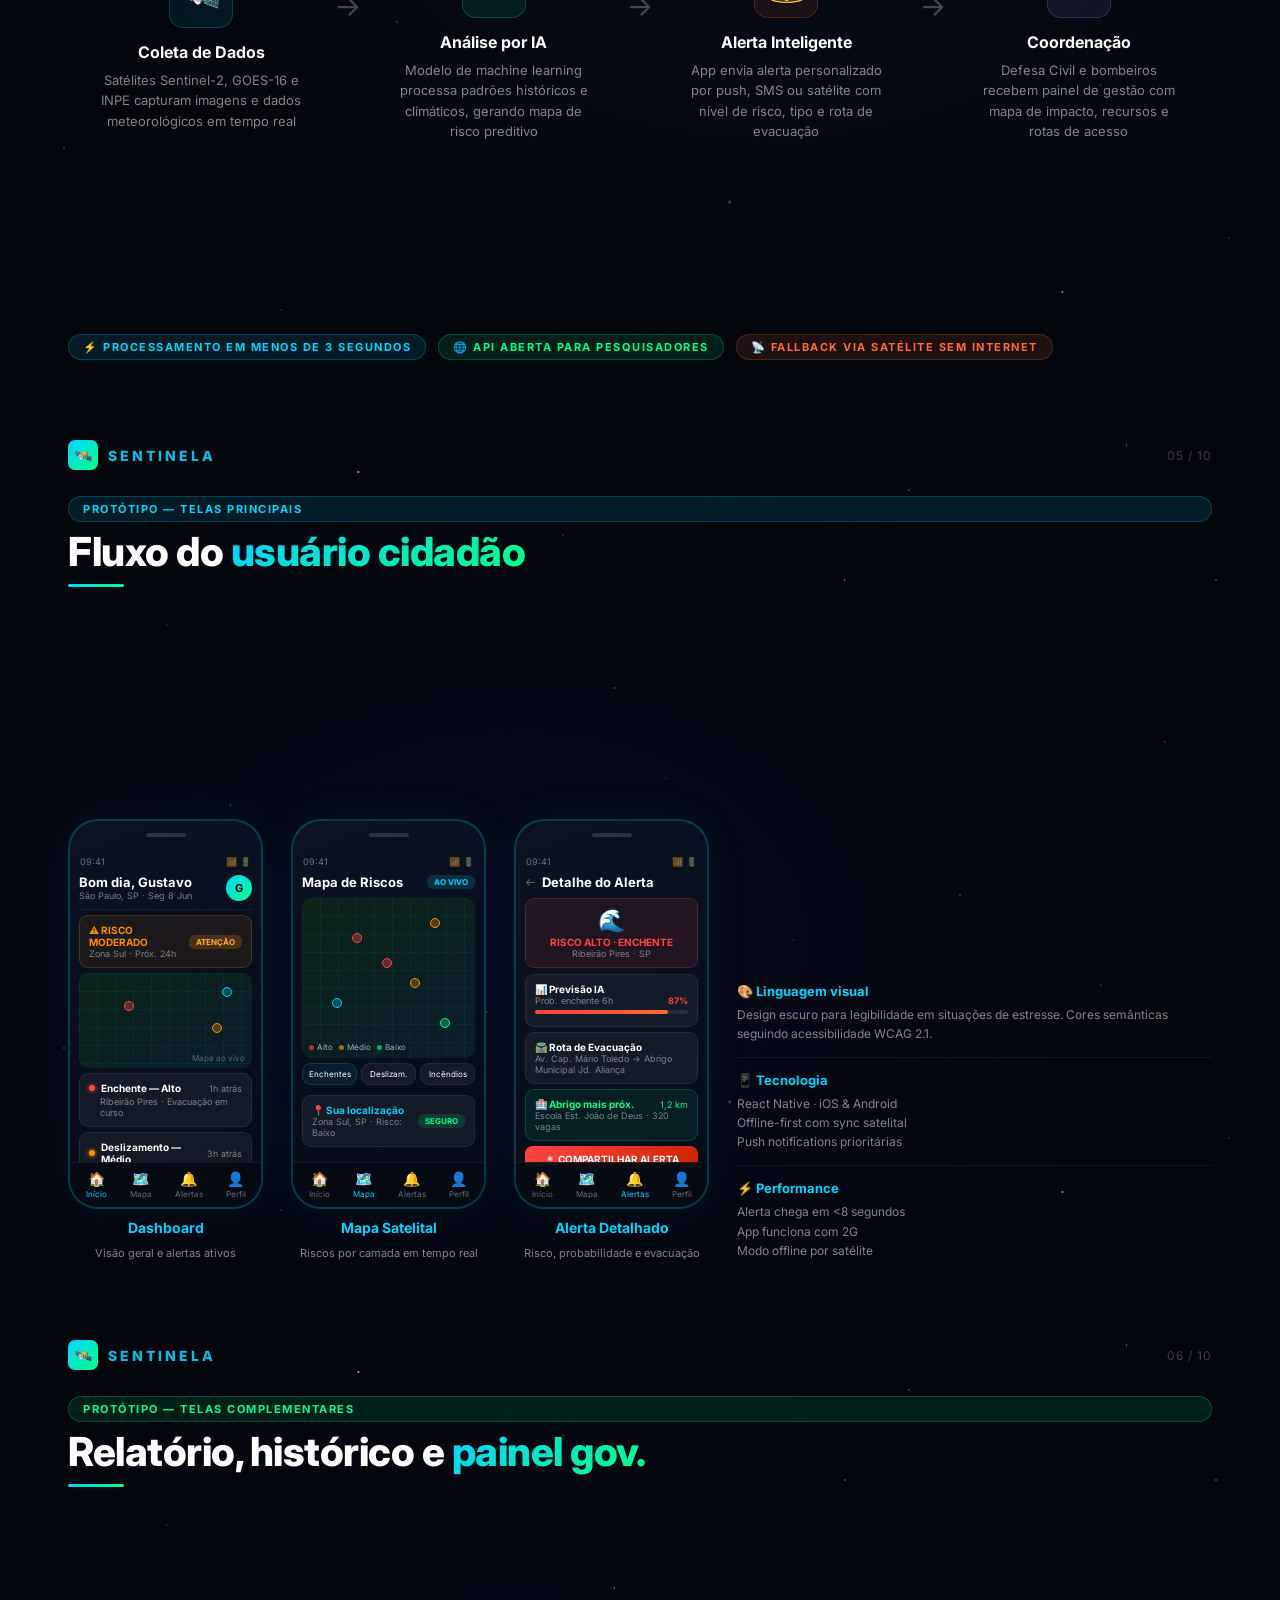
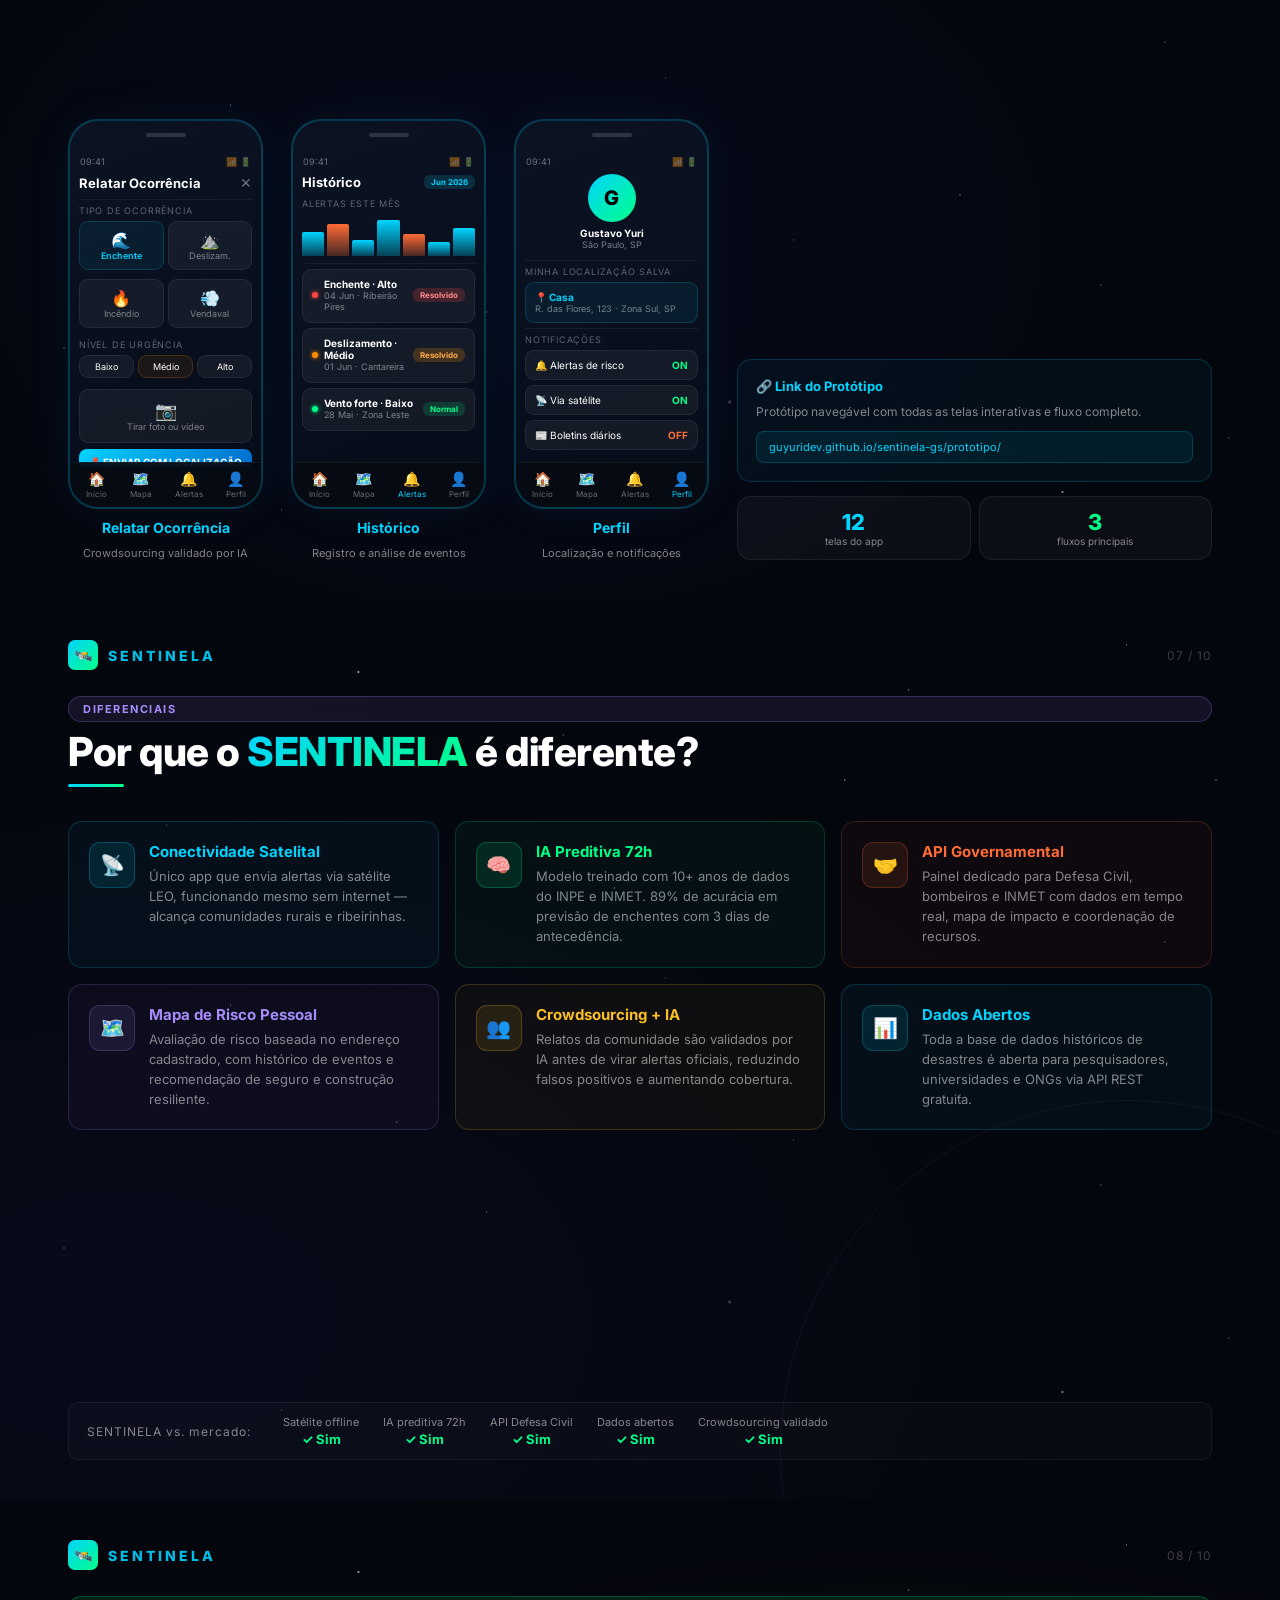
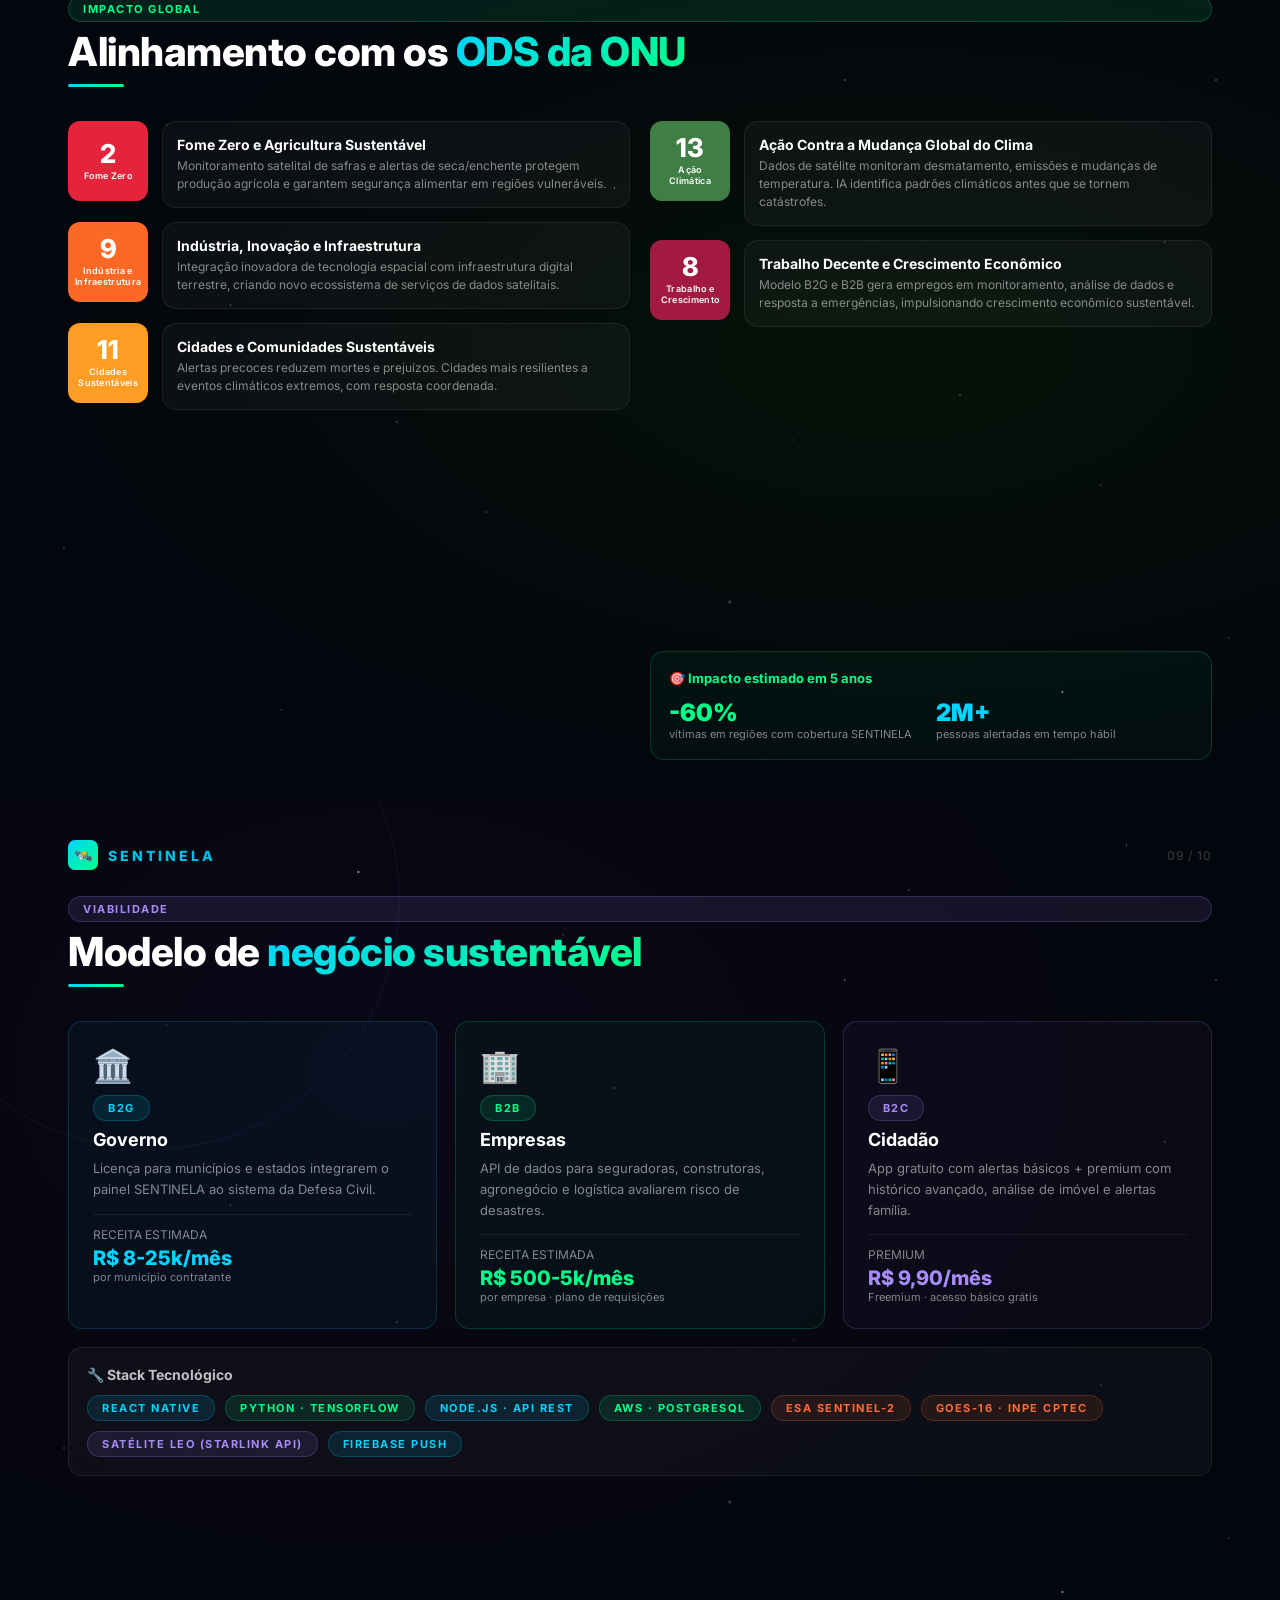
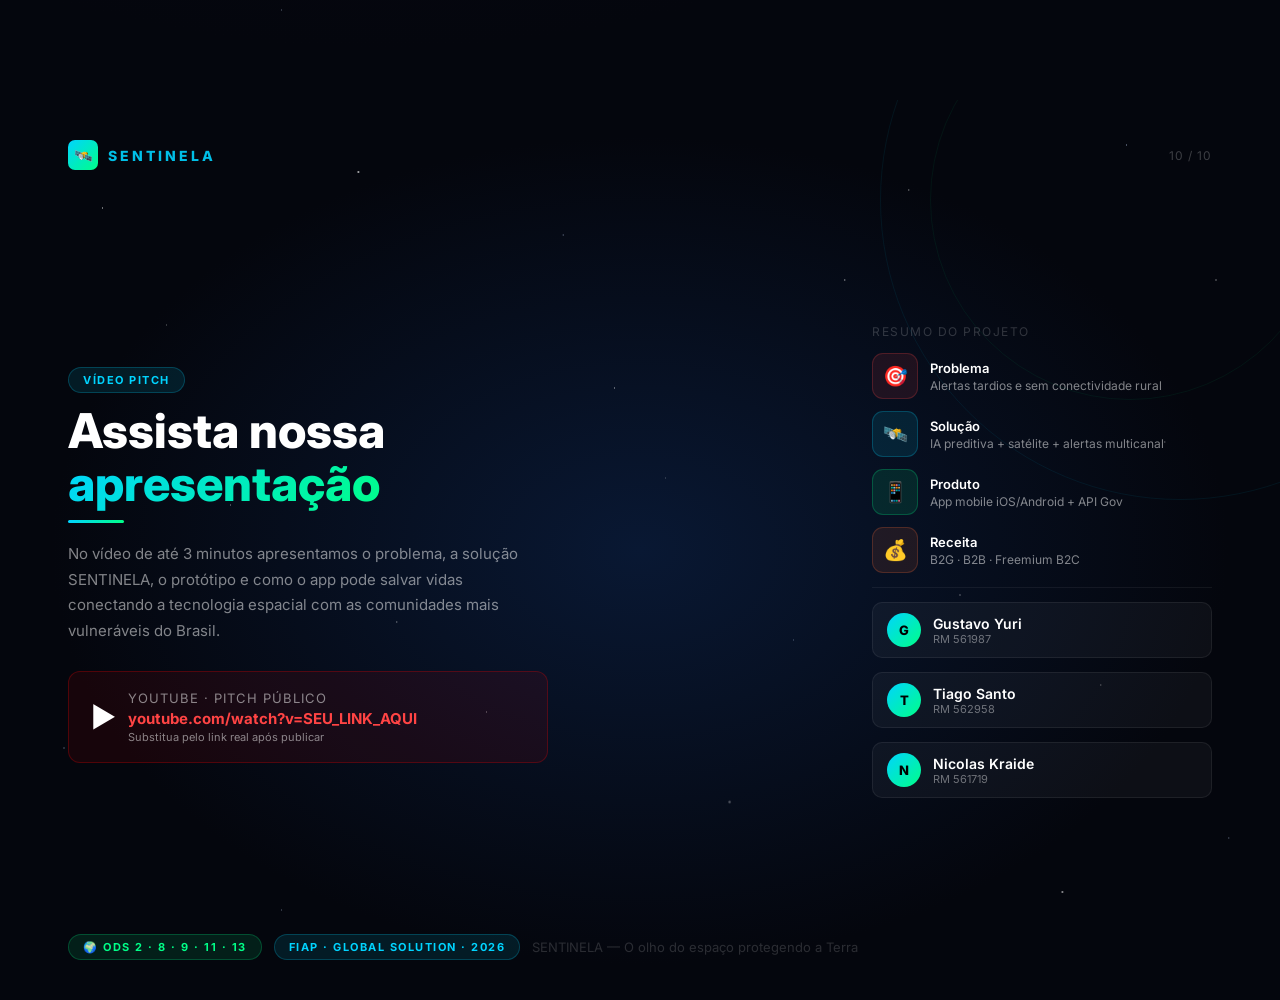
==== commit 2cd1eaaa: "fix: curso corrigido para Analise e Desenvolvimento de Sistemas e PDF atualizado Co-Authored-By: Cla" ====
--- a/index.html
+++ b/index.html
@@ -41,7 +41,7 @@
         <div class="member-card">
           <div class="member-avatar">G</div>
           <div>
-            <p class="member-name">Usuario Yuri</p>
+            <p class="member-name">Gustavo Yuri</p>
             <p class="member-rm">RM 561987</p>
           </div>
         </div>
@@ -61,7 +61,7 @@
         </div>
         <div class="course-badge">
           <p class="course-label">CURSO</p>
-          <p class="course-name">Tecnologia da Informação</p>
+          <p class="course-name">Análise e Desenvolvimento de Sistemas</p>
         </div>
       </div>
     </main>
@@ -278,7 +278,7 @@
             <div class="ph-status"><span>09:41</span><span>📶 🔋</span></div>
             <div class="ph-topbar">
               <div>
-                <p class="ph-heading">Bom dia, Usuario</p>
+                <p class="ph-heading">Bom dia, Gustavo</p>
                 <p class="ph-tiny">São Paulo, SP · Seg 8 Jun</p>
               </div>
               <div class="ph-avatar">G</div>
@@ -580,7 +580,7 @@
             <div class="ph-status"><span>09:41</span><span>📶 🔋</span></div>
             <div class="ph-profile-header">
               <div class="ph-profile-avatar">G</div>
-              <p class="ph-bold">Usuario Yuri</p>
+              <p class="ph-bold">Gustavo Yuri</p>
               <p class="ph-tiny">São Paulo, SP</p>
             </div>
             <div class="ph-divider"></div>
@@ -921,7 +921,7 @@
         <div class="pitch-team">
           <div class="member-card">
             <div class="member-avatar">G</div>
-            <div><p class="member-name">Usuario Yuri</p><p class="member-rm">RM 561987</p></div>
+            <div><p class="member-name">Gustavo Yuri</p><p class="member-rm">RM 561987</p></div>
           </div>
           <div class="member-card">
             <div class="member-avatar">T</div>
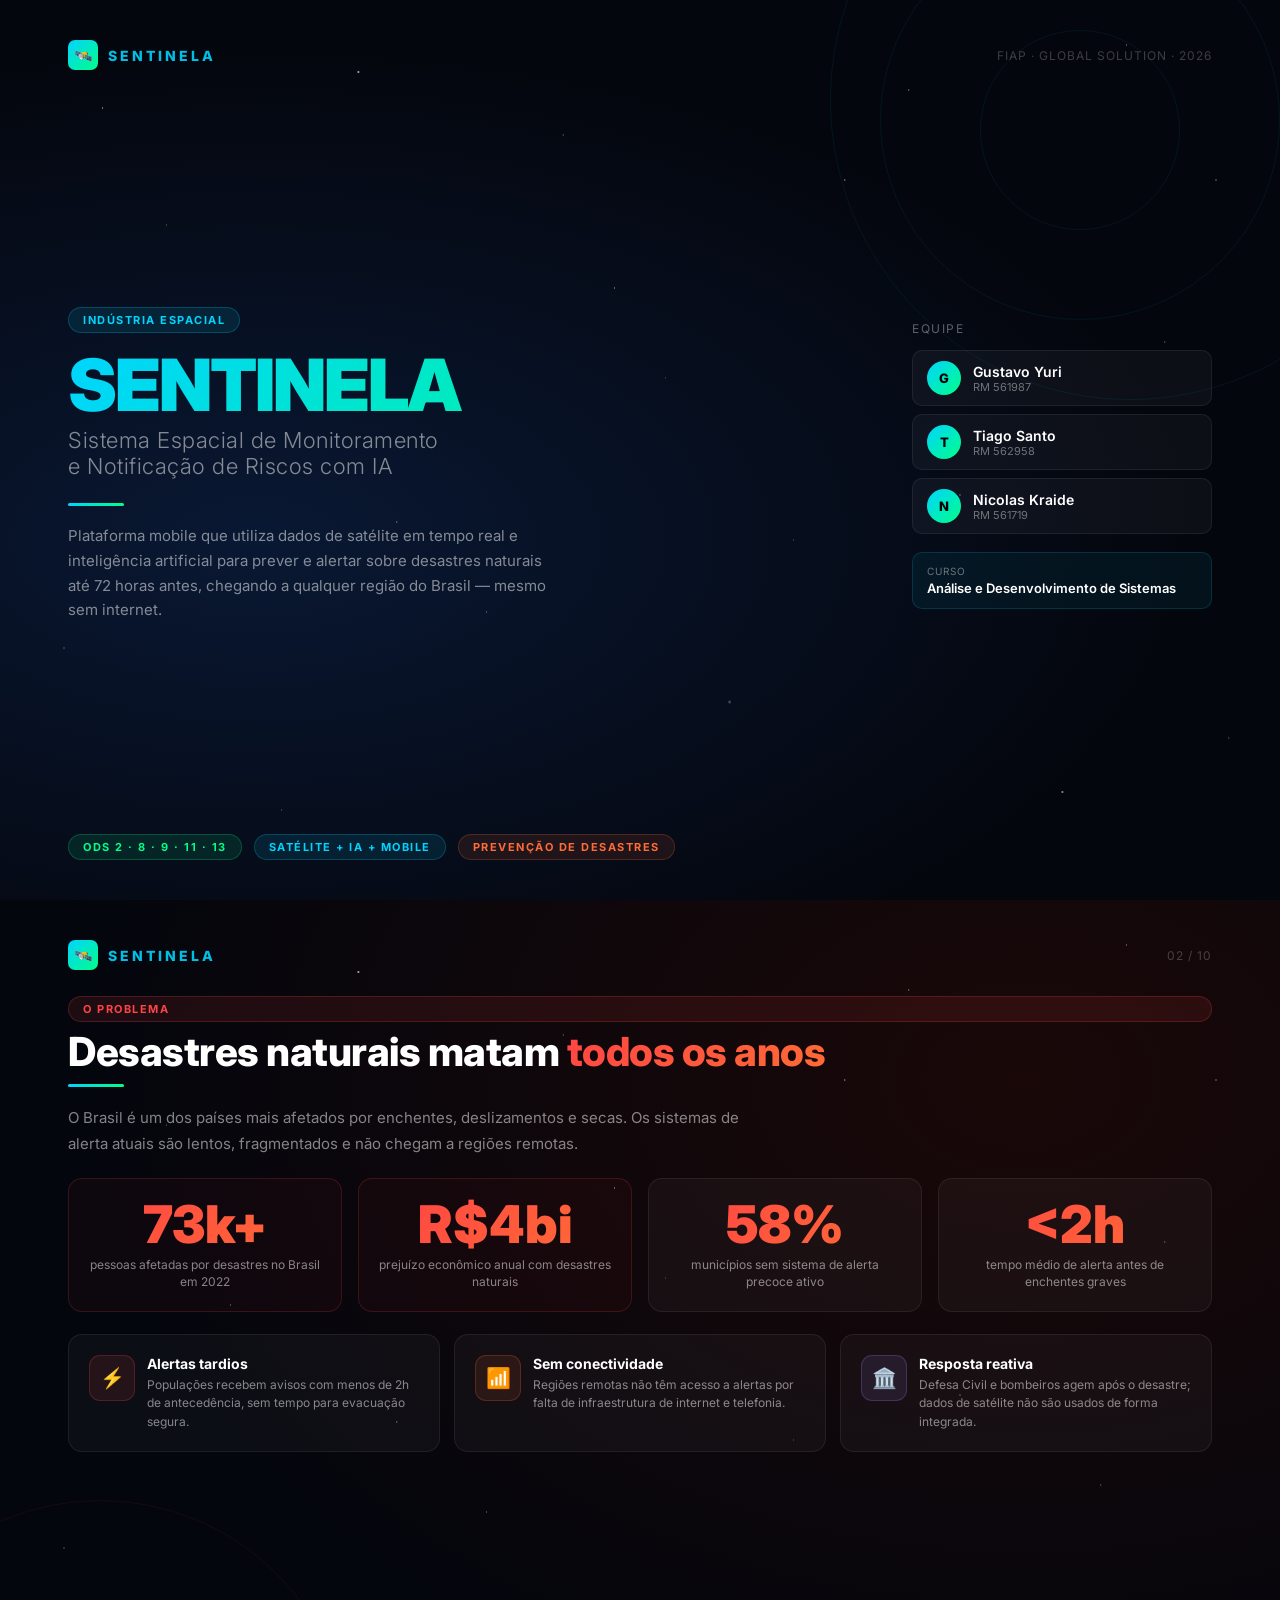
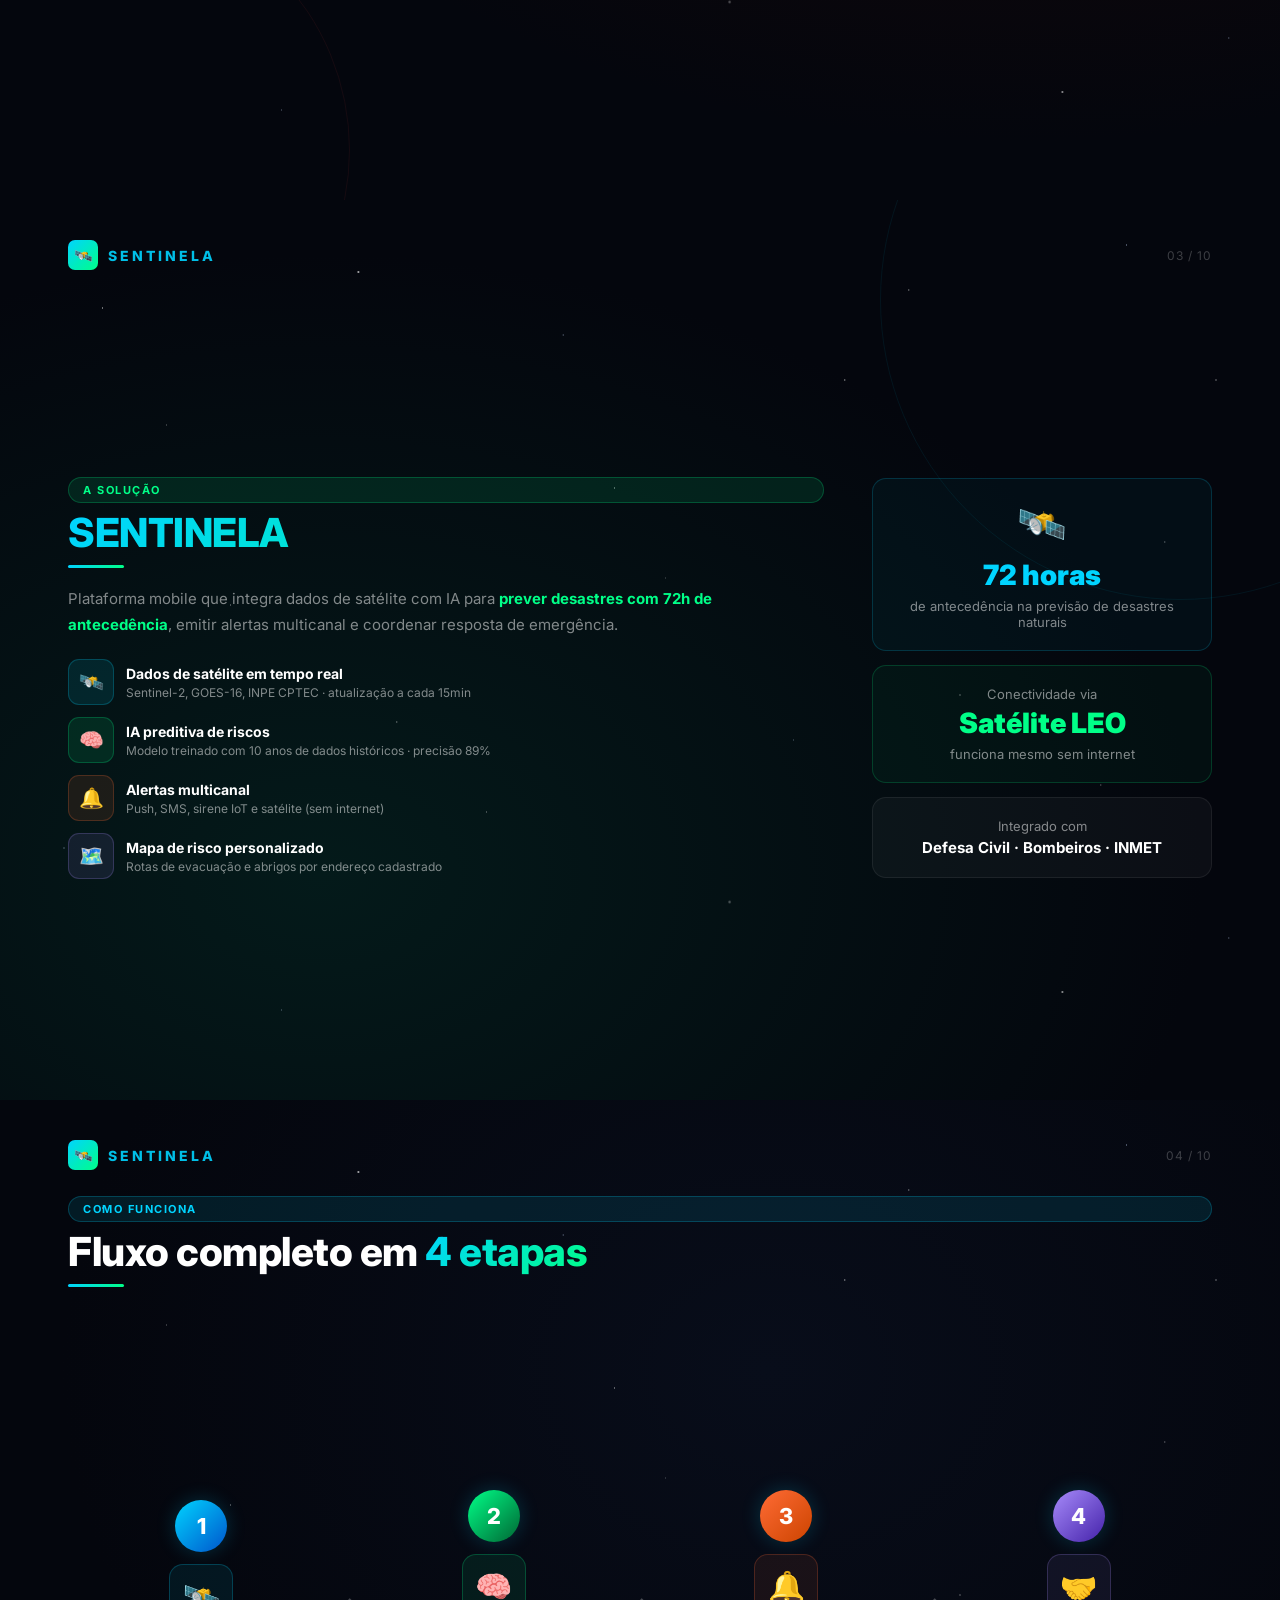
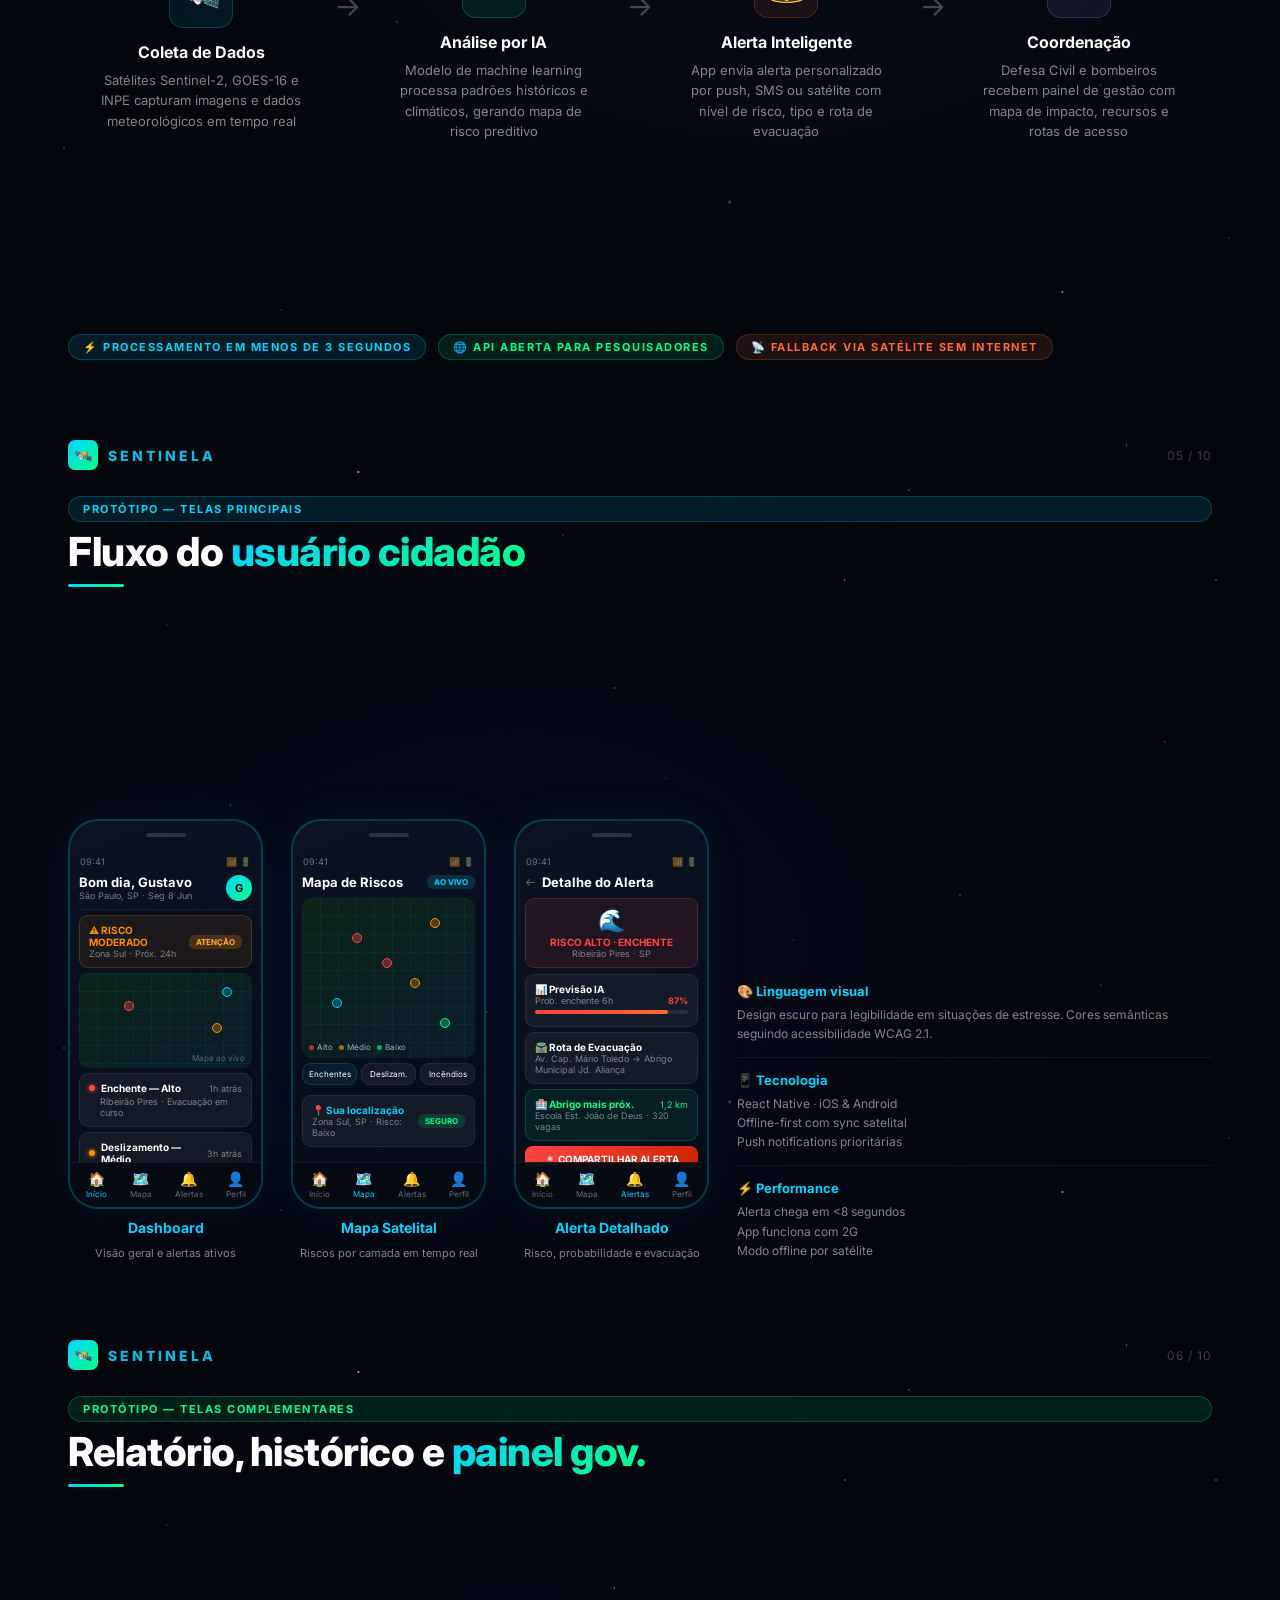
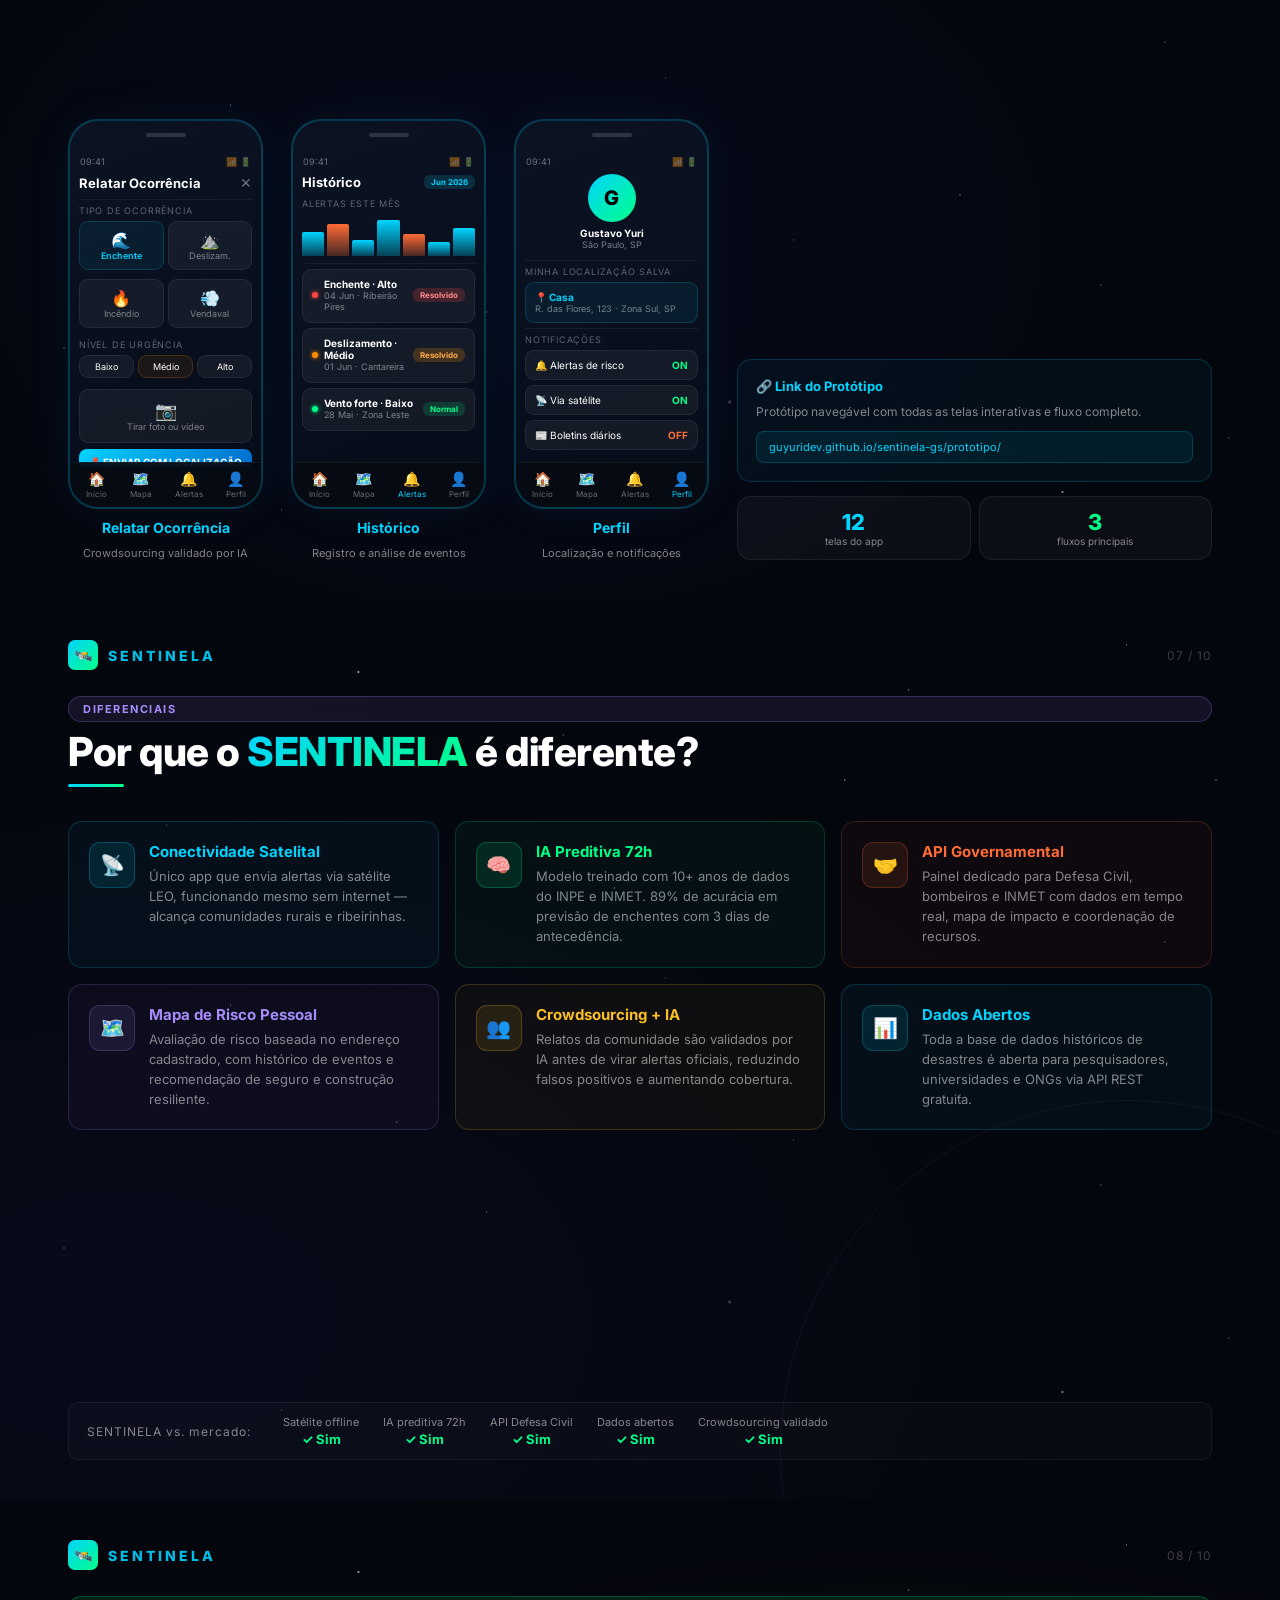
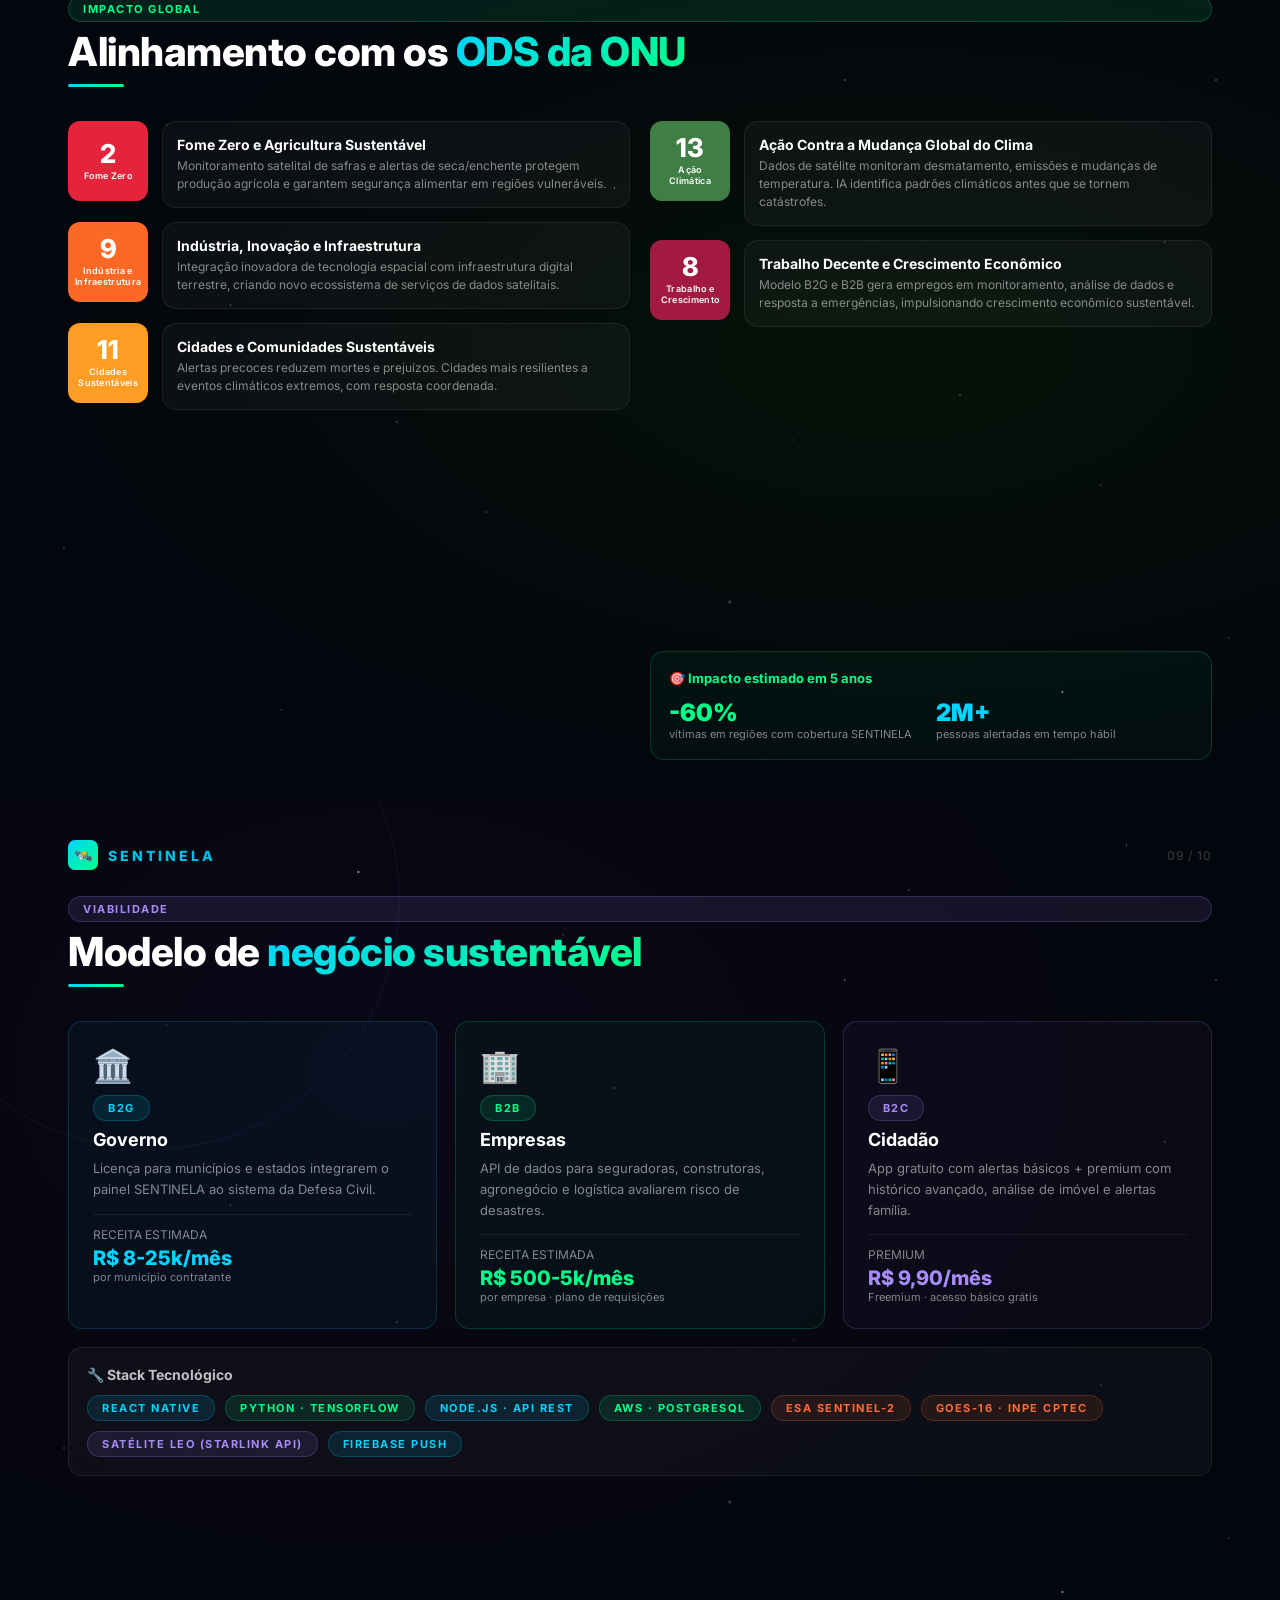
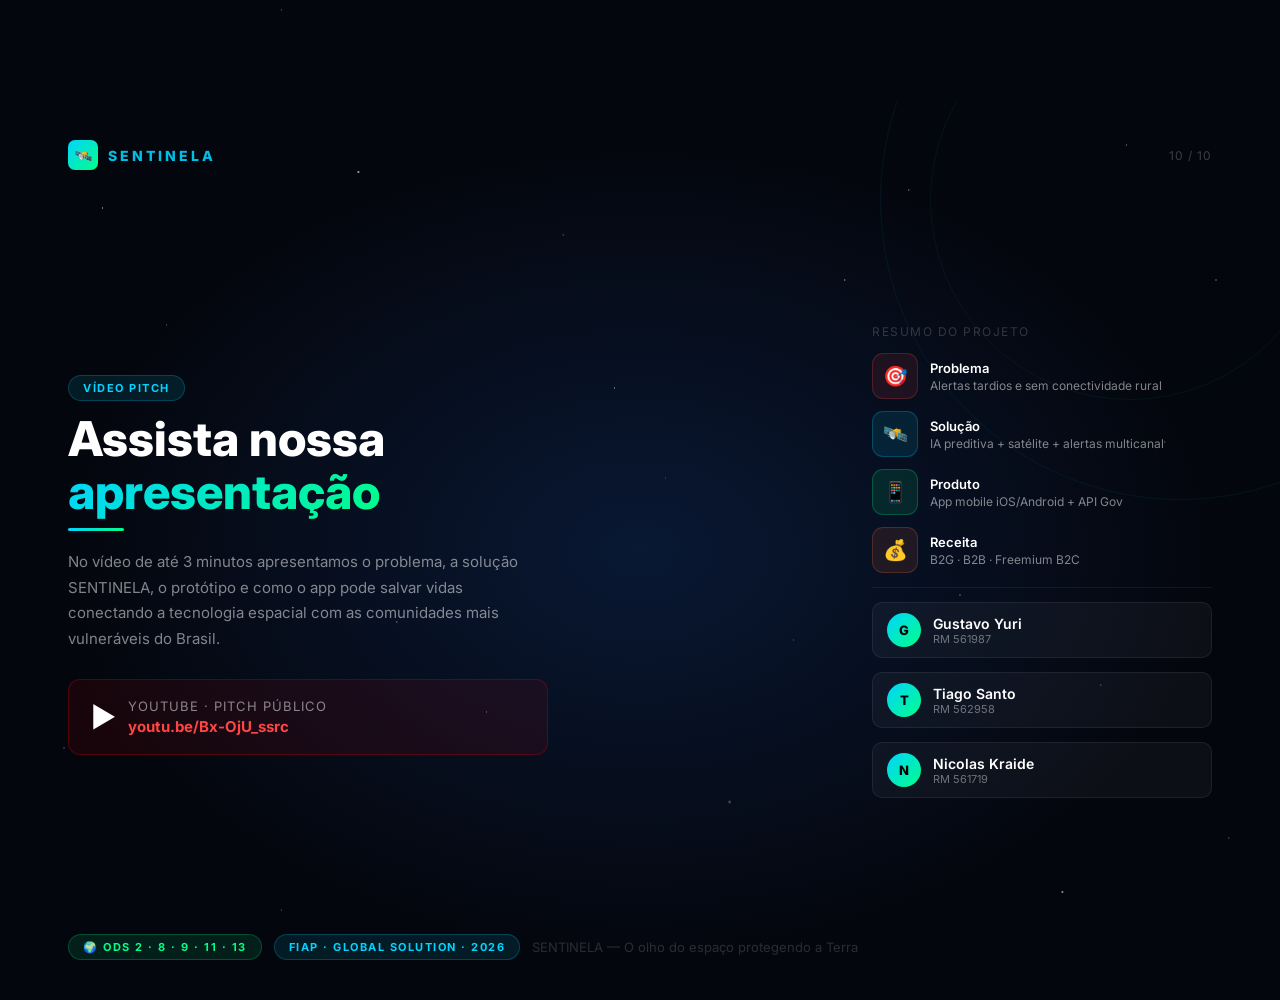
==== commit bbc8defd: "feat: adiciona link real do pitch no YouTube e PDF atualizado - Slide 10: link do YouTube agora e cl" ====
--- a/index.html
+++ b/index.html
@@ -876,14 +876,13 @@
           o protótipo e como o app pode salvar vidas conectando a tecnologia espacial
           com as comunidades mais vulneráveis do Brasil.
         </p>
-        <div class="youtube-box">
+        <a class="youtube-box" href="https://youtu.be/Bx-OjU_ssrc" target="_blank">
           <span class="youtube-box__icon">▶️</span>
           <div>
             <p class="youtube-box__label">YOUTUBE · PITCH PÚBLICO</p>
-            <p class="youtube-box__link">youtube.com/watch?v=SEU_LINK_AQUI</p>
-            <p class="youtube-box__hint">Substitua pelo link real após publicar</p>
-          </div>
-        </div>
+            <p class="youtube-box__link">youtu.be/Bx-OjU_ssrc</p>
+          </div>
+        </a>
       </div>
       <div class="pitch-right">
         <p class="pitch-summary-label">Resumo do Projeto</p>
--- a/css/style.css
+++ b/css/style.css
@@ -1457,6 +1457,13 @@
   display: flex;
   align-items: center;
   gap: 12px;
+  text-decoration: none;
+  color: inherit;
+  transition: background .2s, border-color .2s;
+}
+.youtube-box:hover {
+  background: rgba(255,0,0,.18);
+  border-color: rgba(255,0,0,.5);
 }
 
 .youtube-box__icon {
